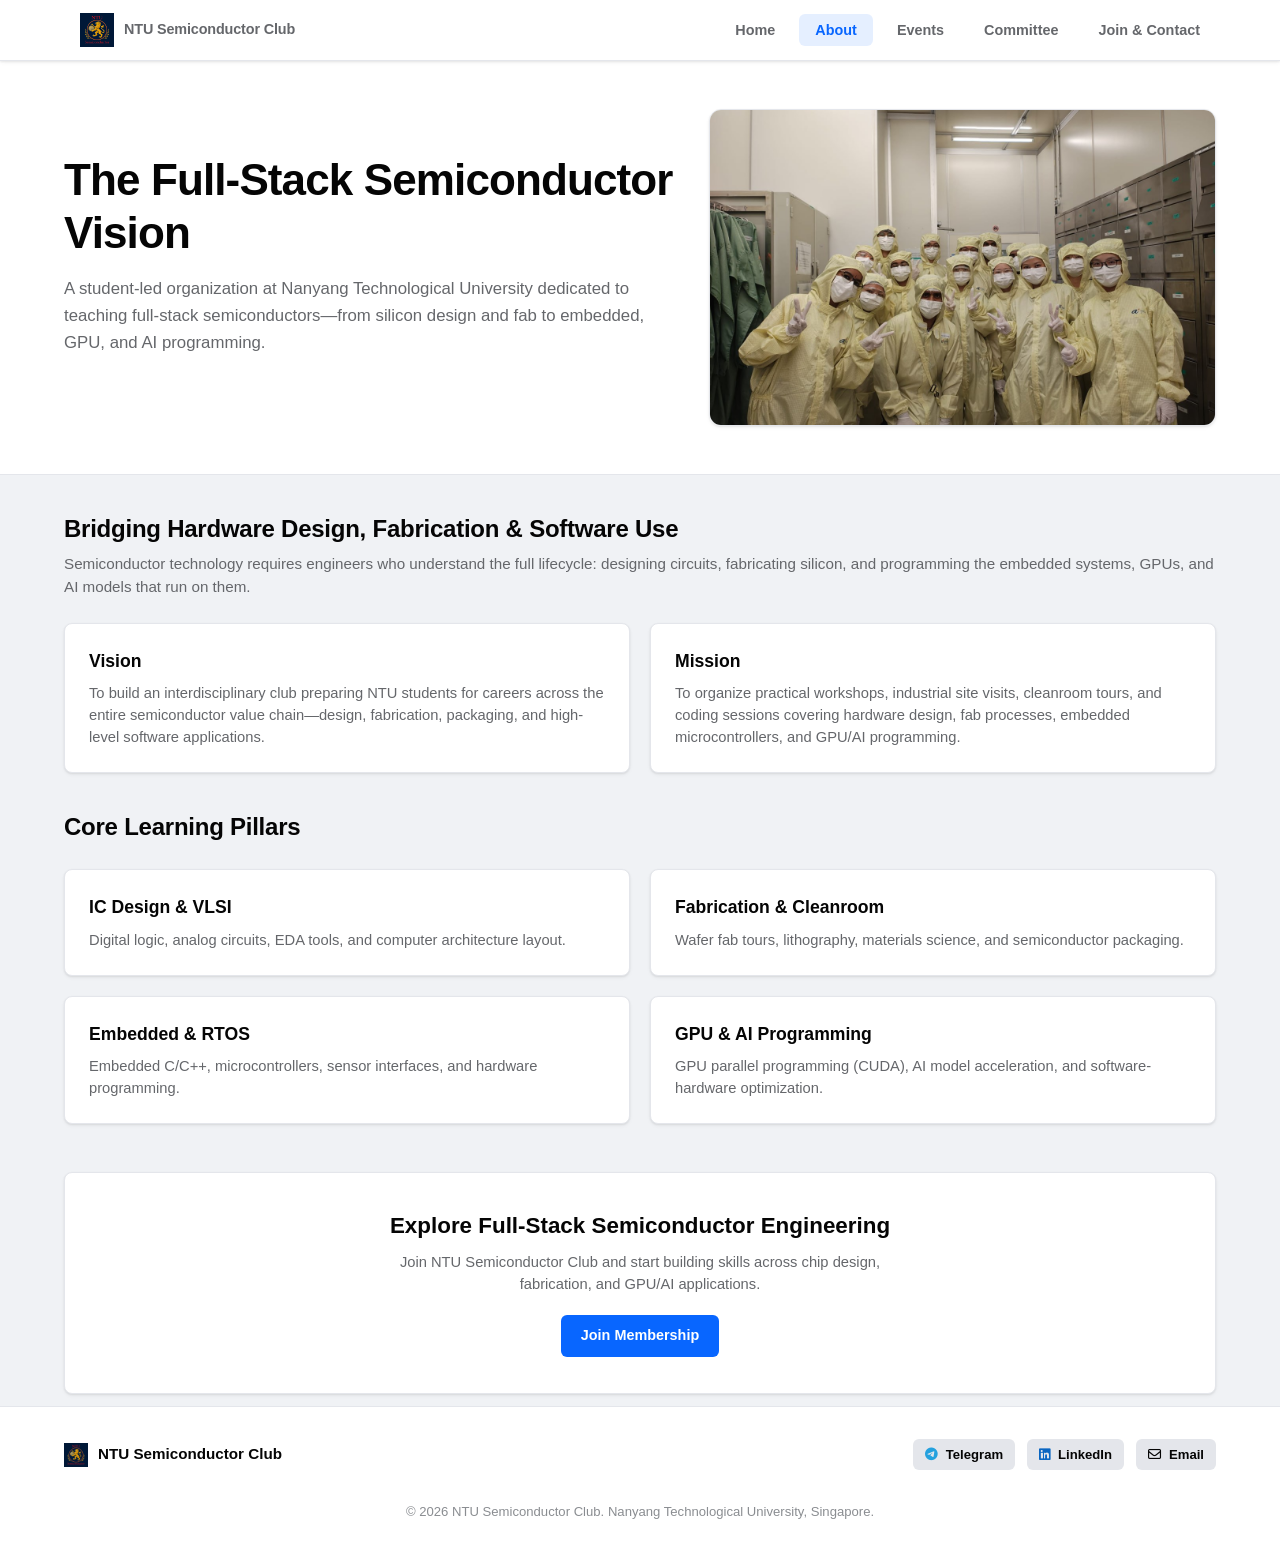
==== about.html @ a152a362 "Fix website layout: Full-width navigation bar, responsive grid containers, and mobile drawer toggle" ====
<!DOCTYPE html>
<html lang="en">
<head>
  <meta charset="utf-8">
  <meta name="viewport" content="width=device-width, initial-scale=1">
  <title>About Us | NTU Semiconductor Club</title>
  <meta name="description" content="Learn about NTU Semiconductor Club's full-stack vision spanning chip design, fab, embedded systems, GPU programming, and AI applications.">
  
  <meta property="og:title" content="About Us | NTU Semiconductor Club">
  <meta property="og:description" content="Full-stack semiconductor education at NTU: Design, Fabrication, and Applications.">
  <meta property="og:image" content="images/hero.jpg">

  <!-- Favicon -->
  <link rel="icon" type="image/png" href="images/logo.png">

  <!-- Font Awesome Icons -->
  <link rel="stylesheet" href="https://cdnjs.cloudflare.com/ajax/libs/font-awesome/6.4.0/css/all.min.css">
  
  <!-- Stylesheet -->
  <link rel="stylesheet" href="assets/css/main.css">
</head>

<body>

  <div id="wrapper">

    <!-- Meta Header Bar -->
    <nav id="nav" role="navigation" aria-label="Main Navigation">
      <div class="nav-container">
        <a href="index.html" class="nav-brand">
          <img src="images/logo.png" alt="NTU Semiconductor Club Logo" class="nav-brand-img">
          <span>NTU Semiconductor Club</span>
        </a>

        <button class="mobile-toggle" aria-label="Toggle navigation menu">
          <i class="fas fa-bars"></i>
        </button>

        <ul>
          <li><a href="index.html">Home</a></li>
          <li><a href="about.html" class="active">About</a></li>
          <li><a href="events.html">Events</a></li>
          <li><a href="committee.html">Committee</a></li>
          <li><a href="join.html">Join & Contact</a></li>
        </ul>
      </div>
    </nav>

    <!-- Meta Header Banner -->
    <header class="hero">
      <div class="hero-container">
        <div class="hero-content">
          <h1>The Full-Stack Semiconductor Vision</h1>
          <p>A student-led organization at Nanyang Technological University dedicated to teaching full-stack semiconductors—from silicon design and fab to embedded, GPU, and AI programming.</p>
        </div>
        <div class="hero-media">
          <img src="images/industry.jpg" alt="Industry Collaboration" loading="lazy">
        </div>
      </div>
    </header>

    <main>
      <!-- Purpose Overview -->
      <section class="section">
        <div class="section-header">
          <h2>Bridging Hardware Design, Fabrication & Software Use</h2>
          <p>Semiconductor technology requires engineers who understand the full lifecycle: designing circuits, fabricating silicon, and programming the embedded systems, GPUs, and AI models that run on them.</p>
        </div>

        <div class="grid" style="margin-bottom: 24px;">
          <div class="card">
            <h3>Vision</h3>
            <p>To build an interdisciplinary club preparing NTU students for careers across the entire semiconductor value chain—design, fabrication, packaging, and high-level software applications.</p>
          </div>

          <div class="card">
            <h3>Mission</h3>
            <p>To organize practical workshops, industrial site visits, cleanroom tours, and coding sessions covering hardware design, fab processes, embedded microcontrollers, and GPU/AI programming.</p>
          </div>
        </div>

        <!-- Learning Pillars -->
        <div class="section-header" style="margin-top: 36px;">
          <h2>Core Learning Pillars</h2>
        </div>

        <div class="grid">
          <div class="card">
            <h3>IC Design & VLSI</h3>
            <p>Digital logic, analog circuits, EDA tools, and computer architecture layout.</p>
          </div>

          <div class="card">
            <h3>Fabrication & Cleanroom</h3>
            <p>Wafer fab tours, lithography, materials science, and semiconductor packaging.</p>
          </div>

          <div class="card">
            <h3>Embedded & RTOS</h3>
            <p>Embedded C/C++, microcontrollers, sensor interfaces, and hardware programming.</p>
          </div>

          <div class="card">
            <h3>GPU & AI Programming</h3>
            <p>GPU parallel programming (CUDA), AI model acceleration, and software-hardware optimization.</p>
          </div>
        </div>
      </section>

      <!-- Join CTA Section -->
      <section class="section">
        <div class="card" style="text-align: center; padding: 36px 24px;">
          <h2 style="font-size: 1.4rem; margin-top: 0; margin-bottom: 8px;">Explore Full-Stack Semiconductor Engineering</h2>
          <p style="color: var(--meta-text-secondary); max-width: 520px; margin: 0 auto 20px auto;">Join NTU Semiconductor Club and start building skills across chip design, fabrication, and GPU/AI applications.</p>
          <a href="join.html" class="btn">Join Membership</a>
        </div>
      </section>
    </main>

    <!-- Meta Footer -->
    <footer>
      <div class="footer-container">
        <div class="footer-brand">
          <img src="images/logo.png" alt="NTU Semiconductor Club Logo" style="height: 24px; width: auto;">
          <span>NTU Semiconductor Club</span>
        </div>
        <div class="footer-links">
          <a href="https://t.me/+Wsb5No5hvnxlMjRl" target="_blank" rel="noopener" class="btn btn-secondary" style="padding: 6px 12px; font-size: 0.82rem;"><i class="fa-brands fa-telegram" style="color: #24A1DE;"></i> Telegram</a>
          <a href="https://www.linkedin.com/company/ntu-semiconductor-club/" target="_blank" rel="noopener" class="btn btn-secondary" style="padding: 6px 12px; font-size: 0.82rem;"><i class="fa-brands fa-linkedin" style="color: #0A66C2;"></i> LinkedIn</a>
          <a href="mailto:ntu.semiconductor.club@ntu.edu.sg" class="btn btn-secondary" style="padding: 6px 12px; font-size: 0.82rem;"><i class="fa-regular fa-envelope"></i> Email</a>
        </div>
        <div class="footer-copy">
          &copy; 2026 NTU Semiconductor Club. Nanyang Technological University, Singapore.
        </div>
      </div>
    </footer>

  </div>

  <script src="assets/js/main.js"></script>
</body>
</html>
---- assets/css/main.css ----
/* Meta / Facebook Design System (Clean Responsive Layout) */
:root {
  --meta-blue: #0866ff;
  --meta-blue-hover: #0052cc;
  --meta-bg: #f0f2f5;
  --meta-surface: #ffffff;
  --meta-surface-subtle: #f7f8fa;
  --meta-text-primary: #050505;
  --meta-text-secondary: #65676b;
  --meta-text-muted: #8a8d91;
  --meta-border: #e4e6eb;
  --meta-divider: #ced0d4;
  
  --meta-shadow: 0 1px 2px rgba(0, 0, 0, 0.08), 0 2px 4px rgba(0, 0, 0, 0.04);
  --meta-shadow-hover: 0 4px 12px rgba(0, 0, 0, 0.12);
  
  --meta-radius-sm: 6px;
  --meta-radius-md: 8px;
  --meta-radius-lg: 12px;
  
  --font-system: -apple-system, BlinkMacSystemFont, "Segoe UI", Roboto, Helvetica, Arial, sans-serif;
}

/* Dark Mode Support */
@media (prefers-color-scheme: dark) {
  :root {
    --meta-bg: #18191a;
    --meta-surface: #242526;
    --meta-surface-subtle: #18191a;
    --meta-text-primary: #e4e6eb;
    --meta-text-secondary: #b0b3b8;
    --meta-text-muted: #8a8d91;
    --meta-border: #393a3b;
    --meta-divider: #3e4042;
    --meta-shadow: 0 1px 2px rgba(0, 0, 0, 0.3);
    --meta-shadow-hover: 0 4px 16px rgba(0, 0, 0, 0.4);
  }
}

*, *::before, *::after {
  box-sizing: border-box;
}

html {
  scroll-behavior: smooth;
}

body {
  margin: 0;
  padding: 0;
  background-color: var(--meta-bg);
  color: var(--meta-text-primary);
  font-family: var(--font-system);
  line-height: 1.5;
  -webkit-font-smoothing: antialiased;
}

a {
  text-decoration: none;
  color: inherit;
  transition: opacity 0.15s ease;
}

img {
  max-width: 100%;
  height: auto;
  display: block;
}

#wrapper {
  width: 100%;
  min-height: 100vh;
  display: flex;
  flex-direction: column;
  background: var(--meta-bg);
}

/* ==================== NAVIGATION BAR (FULL WIDTH) ==================== */
#nav {
  position: sticky;
  top: 0;
  z-index: 1000;
  background: var(--meta-surface);
  border-bottom: 1px solid var(--meta-border);
  box-shadow: var(--meta-shadow);
  width: 100%;
}

.nav-container {
  max-width: 1200px;
  margin: 0 auto;
  height: 60px;
  display: flex;
  align-items: center;
  justify-content: space-between;
  padding: 0 24px;
}

.nav-brand {
  display: flex;
  align-items: center;
  gap: 10px;
  font-weight: 700;
  font-size: 1.1rem;
  color: var(--meta-text-primary);
  letter-spacing: -0.01em;
}

.nav-brand-img {
  height: 34px;
  width: auto;
  object-fit: contain;
}

#nav ul {
  display: flex;
  gap: 8px;
  list-style: none;
  margin: 0;
  padding: 0;
  align-items: center;
}

#nav a {
  font-weight: 600;
  font-size: 0.9rem;
  color: var(--meta-text-secondary);
  padding: 8px 16px;
  border-radius: var(--meta-radius-sm);
  transition: background 0.15s ease, color 0.15s ease;
}

#nav a:hover {
  background: rgba(0, 0, 0, 0.05);
  color: var(--meta-text-primary);
}

@media (prefers-color-scheme: dark) {
  #nav a:hover {
    background: rgba(255, 255, 255, 0.08);
  }
}

#nav a.active {
  color: var(--meta-blue);
  background: rgba(8, 102, 255, 0.1);
}

.mobile-toggle {
  display: none;
  background: transparent;
  border: none;
  color: var(--meta-text-primary);
  font-size: 1.3rem;
  cursor: pointer;
  padding: 6px;
  border-radius: var(--meta-radius-sm);
}

/* ==================== BUTTONS ==================== */
.btn {
  display: inline-flex;
  align-items: center;
  justify-content: center;
  gap: 8px;
  padding: 10px 20px;
  border-radius: var(--meta-radius-sm);
  background: var(--meta-blue);
  color: #ffffff !important;
  font-weight: 600;
  font-size: 0.9rem;
  border: none;
  cursor: pointer;
  transition: background 0.15s ease, transform 0.1s ease;
}

.btn:hover {
  background: var(--meta-blue-hover);
}

.btn:active {
  transform: scale(0.98);
}

.btn-secondary {
  background: var(--meta-border);
  color: var(--meta-text-primary) !important;
}

.btn-secondary:hover {
  filter: brightness(0.95);
}

/* ==================== HERO / HEADER BANNER (FULL WIDTH) ==================== */
header.hero {
  background: var(--meta-surface);
  border-bottom: 1px solid var(--meta-border);
  padding: 48px 0;
  width: 100%;
}

.hero-container {
  max-width: 1200px;
  margin: 0 auto;
  padding: 0 24px;
  display: grid;
  grid-template-columns: 1.2fr 1fr;
  gap: 36px;
  align-items: center;
}

.hero-content h1 {
  font-size: clamp(2rem, 3.5vw, 2.75rem);
  font-weight: 800;
  letter-spacing: -0.02em;
  line-height: 1.2;
  margin: 0 0 16px 0;
  color: var(--meta-text-primary);
}

.hero-content p {
  font-size: 1.05rem;
  color: var(--meta-text-secondary);
  margin: 0 0 24px 0;
  line-height: 1.6;
}

.hero-actions {
  display: flex;
  gap: 12px;
  flex-wrap: wrap;
}

.hero-media img {
  border-radius: var(--meta-radius-lg);
  box-shadow: var(--meta-shadow);
  border: 1px solid var(--meta-border);
  object-fit: cover;
  width: 100%;
  aspect-ratio: 16 / 10;
  max-height: 340px;
}

/* ==================== SECTION CONTAINER ==================== */
.section {
  max-width: 1200px;
  width: 100%;
  margin: 0 auto;
  padding: 36px 24px 12px 24px;
}

.section-header {
  margin-bottom: 24px;
}

.section-header h2 {
  font-size: 1.5rem;
  font-weight: 700;
  letter-spacing: -0.01em;
  margin: 0 0 6px 0;
  color: var(--meta-text-primary);
}

.section-header p {
  color: var(--meta-text-secondary);
  font-size: 0.95rem;
  margin: 0;
}

/* ==================== RESPONSIVE GRIDS ==================== */
.grid {
  display: grid;
  grid-template-columns: repeat(2, 1fr);
  gap: 20px;
}

.grid-3 {
  display: grid;
  grid-template-columns: repeat(3, 1fr);
  gap: 20px;
}

.grid-4 {
  display: grid;
  grid-template-columns: repeat(4, 1fr);
  gap: 20px;
}

.card {
  background: var(--meta-surface);
  border-radius: var(--meta-radius-md);
  padding: 24px;
  border: 1px solid var(--meta-border);
  box-shadow: var(--meta-shadow);
  transition: box-shadow 0.2s ease, transform 0.2s ease;
}

.card:hover {
  box-shadow: var(--meta-shadow-hover);
}

.card h3 {
  margin-top: 0;
  margin-bottom: 8px;
  font-size: 1.1rem;
  font-weight: 700;
  color: var(--meta-text-primary);
}

.card p {
  color: var(--meta-text-secondary);
  margin: 0;
  font-size: 0.92rem;
  line-height: 1.5;
}

/* ==================== EVENT CARDS ==================== */
.event-card {
  background: var(--meta-surface);
  border-radius: var(--meta-radius-md);
  border: 1px solid var(--meta-border);
  box-shadow: var(--meta-shadow);
  overflow: hidden;
  display: flex;
  flex-direction: column;
  transition: box-shadow 0.2s ease;
}

.event-card:hover {
  box-shadow: var(--meta-shadow-hover);
}

.event-card-img-wrapper {
  height: 200px;
  overflow: hidden;
  background: var(--meta-surface-subtle);
}

.event-card img {
  width: 100%;
  height: 100%;
  object-fit: cover;
}

.event-card-body {
  padding: 20px;
  display: flex;
  flex-direction: column;
  flex-grow: 1;
}

.event-card h3 {
  margin-top: 0;
  margin-bottom: 8px;
  font-size: 1.05rem;
  font-weight: 700;
  color: var(--meta-text-primary);
}

.event-card p {
  color: var(--meta-text-secondary);
  font-size: 0.9rem;
  margin: 0 0 14px 0;
  line-height: 1.5;
  flex-grow: 1;
}

/* ==================== COMMITTEE / PERSON CARDS ==================== */
.person-card {
  background: var(--meta-surface);
  border-radius: var(--meta-radius-md);
  border: 1px solid var(--meta-border);
  box-shadow: var(--meta-shadow);
  overflow: hidden;
  text-align: center;
  padding-bottom: 24px;
}

.person-card-banner {
  height: 75px;
  background: linear-gradient(135deg, var(--meta-blue) 0%, #0052cc 100%);
}

.person-avatar {
  width: 90px;
  height: 90px;
  border-radius: 50%;
  object-fit: cover;
  margin: -45px auto 12px auto;
  border: 4px solid var(--meta-surface);
  background: var(--meta-surface);
  box-shadow: var(--meta-shadow);
}

.person-card h3 {
  margin: 0 0 2px 0;
  font-size: 1.1rem;
  font-weight: 700;
  color: var(--meta-text-primary);
}

.person-card strong {
  display: block;
  color: var(--meta-blue);
  font-size: 0.85rem;
  font-weight: 600;
  margin-bottom: 10px;
}

.person-card p {
  color: var(--meta-text-secondary);
  font-size: 0.88rem;
  padding: 0 16px;
  margin: 0;
  line-height: 1.45;
}

/* ==================== STATS ROW ==================== */
.stats-row {
  display: grid;
  grid-template-columns: repeat(3, 1fr);
  gap: 20px;
  background: var(--meta-surface);
  border-radius: var(--meta-radius-md);
  border: 1px solid var(--meta-border);
  padding: 24px;
  box-shadow: var(--meta-shadow);
  margin-top: 24px;
}

.stat-item {
  text-align: center;
}

.stat-item h3 {
  margin: 0;
  font-size: 2rem;
  font-weight: 800;
  color: var(--meta-blue);
}

.stat-item p {
  margin: 4px 0 0 0;
  font-size: 0.88rem;
  color: var(--meta-text-secondary);
  font-weight: 600;
}

/* ==================== FOOTER (FULL WIDTH) ==================== */
footer {
  background: var(--meta-surface);
  border-top: 1px solid var(--meta-border);
  padding: 32px 0;
  margin-top: auto;
  width: 100%;
}

.footer-container {
  max-width: 1200px;
  margin: 0 auto;
  padding: 0 24px;
  display: flex;
  align-items: center;
  justify-content: space-between;
  flex-wrap: wrap;
  gap: 16px;
}

.footer-brand {
  display: flex;
  align-items: center;
  gap: 10px;
  font-weight: 700;
  font-size: 0.95rem;
  color: var(--meta-text-primary);
}

.footer-links {
  display: flex;
  gap: 12px;
  align-items: center;
}

.footer-copy {
  font-size: 0.82rem;
  color: var(--meta-text-muted);
  width: 100%;
  margin-top: 16px;
  text-align: center;
}

/* ==================== MOBILE RESPONSIVE RULES ==================== */
@media (max-width: 900px) {
  .grid-3, .grid-4 {
    grid-template-columns: repeat(2, 1fr);
  }
}

@media (max-width: 768px) {
  .hero-container {
    grid-template-columns: 1fr;
    gap: 24px;
  }
  .grid, .grid-3, .grid-4, .stats-row {
    grid-template-columns: 1fr;
  }
  
  .mobile-toggle {
    display: block;
  }

  #nav ul {
    display: none;
    position: absolute;
    top: 60px;
    left: 0;
    width: 100%;
    background: var(--meta-surface);
    border-bottom: 1px solid var(--meta-border);
    flex-direction: column;
    padding: 12px 24px;
    box-shadow: var(--meta-shadow-hover);
  }

  #nav ul.show {
    display: flex;
  }

  #nav ul li {
    width: 100%;
  }

  #nav a {
    display: block;
    width: 100%;
    padding: 10px 16px;
  }

  .footer-container {
    flex-direction: column;
    text-align: center;
  }
}
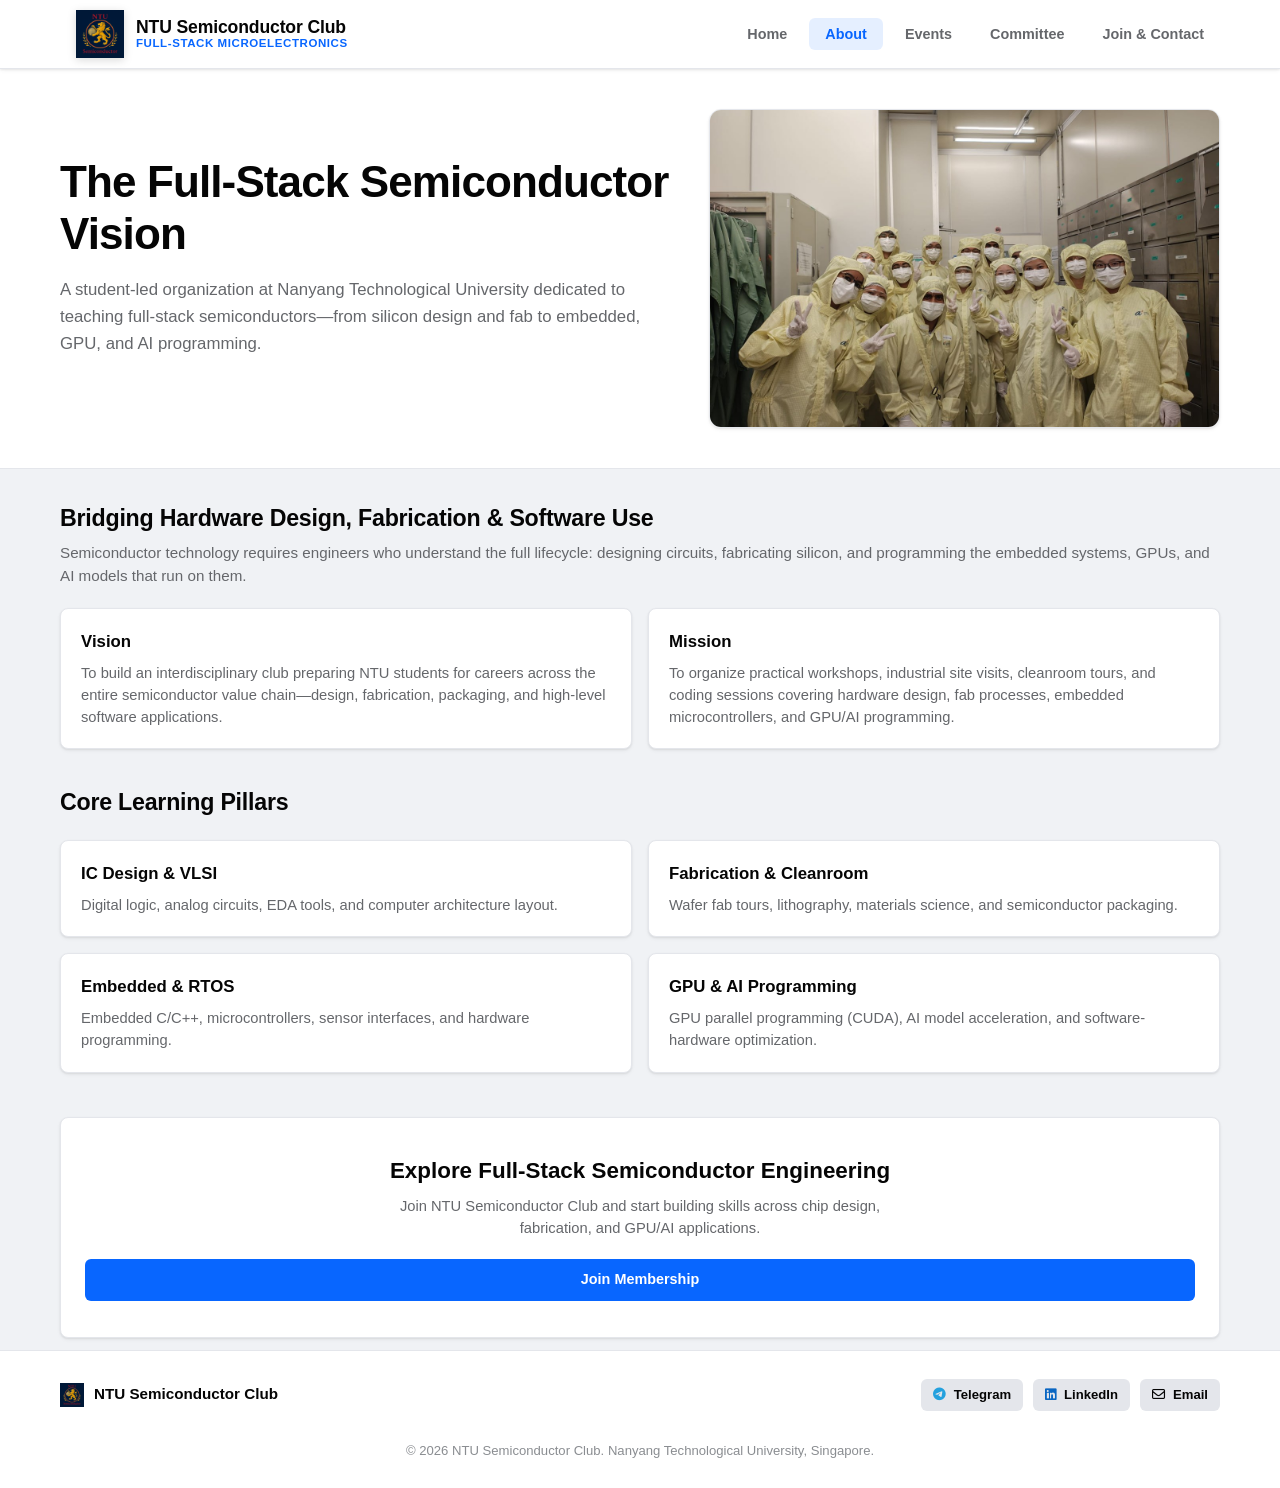
==== commit 4fcfd854: "Enhance mobile device UX and feature prominent lion club logo with brand title badge" ====
--- a/about.html
+++ b/about.html
@@ -29,7 +29,10 @@
       <div class="nav-container">
         <a href="index.html" class="nav-brand">
           <img src="images/logo.png" alt="NTU Semiconductor Club Logo" class="nav-brand-img">
-          <span>NTU Semiconductor Club</span>
+          <div class="nav-brand-text">
+            <span class="nav-brand-title">NTU Semiconductor Club</span>
+            <span class="nav-brand-sub">Full-Stack Microelectronics</span>
+          </div>
         </a>
 
         <button class="mobile-toggle" aria-label="Toggle navigation menu">
--- a/assets/css/main.css
+++ b/assets/css/main.css
@@ -1,4 +1,4 @@
-/* Meta / Facebook Design System (Clean Responsive Layout) */
+/* Meta / Facebook Design System (Mobile-Optimized & Prominent Logo) */
 :root {
   --meta-blue: #0866ff;
   --meta-blue-hover: #0052cc;
@@ -75,7 +75,7 @@
   background: var(--meta-bg);
 }
 
-/* ==================== NAVIGATION BAR (FULL WIDTH) ==================== */
+/* ==================== NAVIGATION BAR & PROMINENT LOGO ==================== */
 #nav {
   position: sticky;
   top: 0;
@@ -89,32 +89,59 @@
 .nav-container {
   max-width: 1200px;
   margin: 0 auto;
-  height: 60px;
+  height: 68px;
   display: flex;
   align-items: center;
   justify-content: space-between;
-  padding: 0 24px;
+  padding: 0 20px;
 }
 
 .nav-brand {
   display: flex;
   align-items: center;
-  gap: 10px;
-  font-weight: 700;
-  font-size: 1.1rem;
+  gap: 12px;
+  font-weight: 800;
+  font-size: 1.15rem;
   color: var(--meta-text-primary);
   letter-spacing: -0.01em;
 }
 
+/* Prominent Club Logo */
 .nav-brand-img {
-  height: 34px;
+  height: 48px;
   width: auto;
   object-fit: contain;
+  filter: drop-shadow(0 2px 4px rgba(0, 0, 0, 0.15));
+  transition: transform 0.2s ease;
+}
+
+.nav-brand:hover .nav-brand-img {
+  transform: scale(1.04);
+}
+
+.nav-brand-text {
+  display: flex;
+  flex-direction: column;
+  line-height: 1.15;
+}
+
+.nav-brand-title {
+  font-size: 1.1rem;
+  font-weight: 800;
+  color: var(--meta-text-primary);
+}
+
+.nav-brand-sub {
+  font-size: 0.72rem;
+  font-weight: 600;
+  color: var(--meta-blue);
+  text-transform: uppercase;
+  letter-spacing: 0.05em;
 }
 
 #nav ul {
   display: flex;
-  gap: 8px;
+  gap: 6px;
   list-style: none;
   margin: 0;
   padding: 0;
@@ -148,13 +175,18 @@
 
 .mobile-toggle {
   display: none;
-  background: transparent;
-  border: none;
+  background: var(--meta-surface-subtle);
+  border: 1px solid var(--meta-border);
   color: var(--meta-text-primary);
   font-size: 1.3rem;
   cursor: pointer;
-  padding: 6px;
+  padding: 8px 12px;
   border-radius: var(--meta-radius-sm);
+  transition: background 0.15s ease;
+}
+
+.mobile-toggle:hover {
+  background: var(--meta-border);
 }
 
 /* ==================== BUTTONS ==================== */
@@ -191,26 +223,51 @@
   filter: brightness(0.95);
 }
 
-/* ==================== HERO / HEADER BANNER (FULL WIDTH) ==================== */
+/* ==================== HERO BANNER ==================== */
 header.hero {
   background: var(--meta-surface);
   border-bottom: 1px solid var(--meta-border);
-  padding: 48px 0;
+  padding: 40px 0;
   width: 100%;
 }
 
 .hero-container {
   max-width: 1200px;
   margin: 0 auto;
-  padding: 0 24px;
+  padding: 0 20px;
+  display: flex;
+  flex-direction: column;
+}
+
+.hero-container:has(.hero-media) {
   display: grid;
   grid-template-columns: 1.2fr 1fr;
   gap: 36px;
   align-items: center;
 }
 
+.hero-badge {
+  display: inline-flex;
+  align-items: center;
+  gap: 8px;
+  background: rgba(8, 102, 255, 0.08);
+  border: 1px solid rgba(8, 102, 255, 0.2);
+  color: var(--meta-blue);
+  font-weight: 700;
+  font-size: 0.8rem;
+  padding: 4px 12px;
+  border-radius: 9999px;
+  margin-bottom: 16px;
+  width: fit-content;
+}
+
+.hero-badge-logo {
+  height: 18px;
+  width: auto;
+}
+
 .hero-content h1 {
-  font-size: clamp(2rem, 3.5vw, 2.75rem);
+  font-size: clamp(1.8rem, 3.5vw, 2.75rem);
   font-weight: 800;
   letter-spacing: -0.02em;
   line-height: 1.2;
@@ -223,6 +280,7 @@
   color: var(--meta-text-secondary);
   margin: 0 0 24px 0;
   line-height: 1.6;
+  max-width: 800px;
 }
 
 .hero-actions {
@@ -246,15 +304,15 @@
   max-width: 1200px;
   width: 100%;
   margin: 0 auto;
-  padding: 36px 24px 12px 24px;
+  padding: 32px 20px 12px 20px;
 }
 
 .section-header {
-  margin-bottom: 24px;
+  margin-bottom: 20px;
 }
 
 .section-header h2 {
-  font-size: 1.5rem;
+  font-size: 1.45rem;
   font-weight: 700;
   letter-spacing: -0.01em;
   margin: 0 0 6px 0;
@@ -267,32 +325,34 @@
   margin: 0;
 }
 
-/* ==================== RESPONSIVE GRIDS ==================== */
+/* ==================== GRIDS ==================== */
 .grid {
   display: grid;
   grid-template-columns: repeat(2, 1fr);
-  gap: 20px;
+  gap: 16px;
 }
 
 .grid-3 {
   display: grid;
   grid-template-columns: repeat(3, 1fr);
-  gap: 20px;
+  gap: 16px;
 }
 
 .grid-4 {
   display: grid;
   grid-template-columns: repeat(4, 1fr);
-  gap: 20px;
+  gap: 16px;
 }
 
 .card {
   background: var(--meta-surface);
   border-radius: var(--meta-radius-md);
-  padding: 24px;
+  padding: 20px;
   border: 1px solid var(--meta-border);
   box-shadow: var(--meta-shadow);
   transition: box-shadow 0.2s ease, transform 0.2s ease;
+  display: flex;
+  flex-direction: column;
 }
 
 .card:hover {
@@ -302,7 +362,7 @@
 .card h3 {
   margin-top: 0;
   margin-bottom: 8px;
-  font-size: 1.1rem;
+  font-size: 1.05rem;
   font-weight: 700;
   color: var(--meta-text-primary);
 }
@@ -343,7 +403,7 @@
 }
 
 .event-card-body {
-  padding: 20px;
+  padding: 18px;
   display: flex;
   flex-direction: column;
   flex-grow: 1;
@@ -373,7 +433,7 @@
   box-shadow: var(--meta-shadow);
   overflow: hidden;
   text-align: center;
-  padding-bottom: 24px;
+  padding-bottom: 20px;
 }
 
 .person-card-banner {
@@ -419,13 +479,13 @@
 .stats-row {
   display: grid;
   grid-template-columns: repeat(3, 1fr);
-  gap: 20px;
+  gap: 16px;
   background: var(--meta-surface);
   border-radius: var(--meta-radius-md);
   border: 1px solid var(--meta-border);
-  padding: 24px;
+  padding: 20px;
   box-shadow: var(--meta-shadow);
-  margin-top: 24px;
+  margin-top: 20px;
 }
 
 .stat-item {
@@ -434,23 +494,23 @@
 
 .stat-item h3 {
   margin: 0;
-  font-size: 2rem;
+  font-size: 1.8rem;
   font-weight: 800;
   color: var(--meta-blue);
 }
 
 .stat-item p {
   margin: 4px 0 0 0;
-  font-size: 0.88rem;
+  font-size: 0.85rem;
   color: var(--meta-text-secondary);
   font-weight: 600;
 }
 
-/* ==================== FOOTER (FULL WIDTH) ==================== */
+/* ==================== FOOTER ==================== */
 footer {
   background: var(--meta-surface);
   border-top: 1px solid var(--meta-border);
-  padding: 32px 0;
+  padding: 28px 0;
   margin-top: auto;
   width: 100%;
 }
@@ -458,7 +518,7 @@
 .footer-container {
   max-width: 1200px;
   margin: 0 auto;
-  padding: 0 24px;
+  padding: 0 20px;
   display: flex;
   align-items: center;
   justify-content: space-between;
@@ -475,9 +535,14 @@
   color: var(--meta-text-primary);
 }
 
+.footer-brand-img {
+  height: 32px;
+  width: auto;
+}
+
 .footer-links {
   display: flex;
-  gap: 12px;
+  gap: 10px;
   align-items: center;
 }
 
@@ -485,26 +550,69 @@
   font-size: 0.82rem;
   color: var(--meta-text-muted);
   width: 100%;
-  margin-top: 16px;
+  margin-top: 14px;
   text-align: center;
 }
 
-/* ==================== MOBILE RESPONSIVE RULES ==================== */
+/* ==================== MOBILE & TABLET UX OPTIMIZATION ==================== */
 @media (max-width: 900px) {
+  .hero-container:has(.hero-media) {
+    grid-template-columns: 1fr;
+    gap: 20px;
+  }
   .grid-3, .grid-4 {
     grid-template-columns: repeat(2, 1fr);
   }
 }
 
-@media (max-width: 768px) {
+@media (max-width: 640px) {
+  .nav-container {
+    height: 60px;
+    padding: 0 16px;
+  }
+  
+  .nav-brand-img {
+    height: 38px;
+  }
+  
+  .nav-brand-title {
+    font-size: 0.98rem;
+  }
+  
+  .nav-brand-sub {
+    font-size: 0.65rem;
+  }
+
+  header.hero {
+    padding: 28px 0;
+  }
+
   .hero-container {
-    grid-template-columns: 1fr;
-    gap: 24px;
-  }
+    padding: 0 16px;
+  }
+
+  .hero-actions {
+    flex-direction: column;
+    width: 100%;
+  }
+
+  .hero-actions .btn {
+    width: 100%;
+  }
+
+  .section {
+    padding: 24px 16px 8px 16px;
+  }
+
   .grid, .grid-3, .grid-4, .stats-row {
     grid-template-columns: 1fr;
-  }
-  
+    gap: 14px;
+  }
+
+  .event-card-img-wrapper {
+    height: 160px;
+  }
+
   .mobile-toggle {
     display: block;
   }
@@ -518,8 +626,8 @@
     background: var(--meta-surface);
     border-bottom: 1px solid var(--meta-border);
     flex-direction: column;
-    padding: 12px 24px;
-    box-shadow: var(--meta-shadow-hover);
+    padding: 12px 16px;
+    box-shadow: 0 8px 24px rgba(0, 0, 0, 0.15);
   }
 
   #nav ul.show {
@@ -533,11 +641,21 @@
   #nav a {
     display: block;
     width: 100%;
-    padding: 10px 16px;
+    padding: 12px 16px;
+    font-size: 0.95rem;
+    border-radius: var(--meta-radius-sm);
   }
 
   .footer-container {
     flex-direction: column;
     text-align: center;
+    gap: 14px;
+    padding: 0 16px;
+  }
+
+  .footer-links {
+    width: 100%;
+    justify-content: center;
+    flex-wrap: wrap;
   }
 }
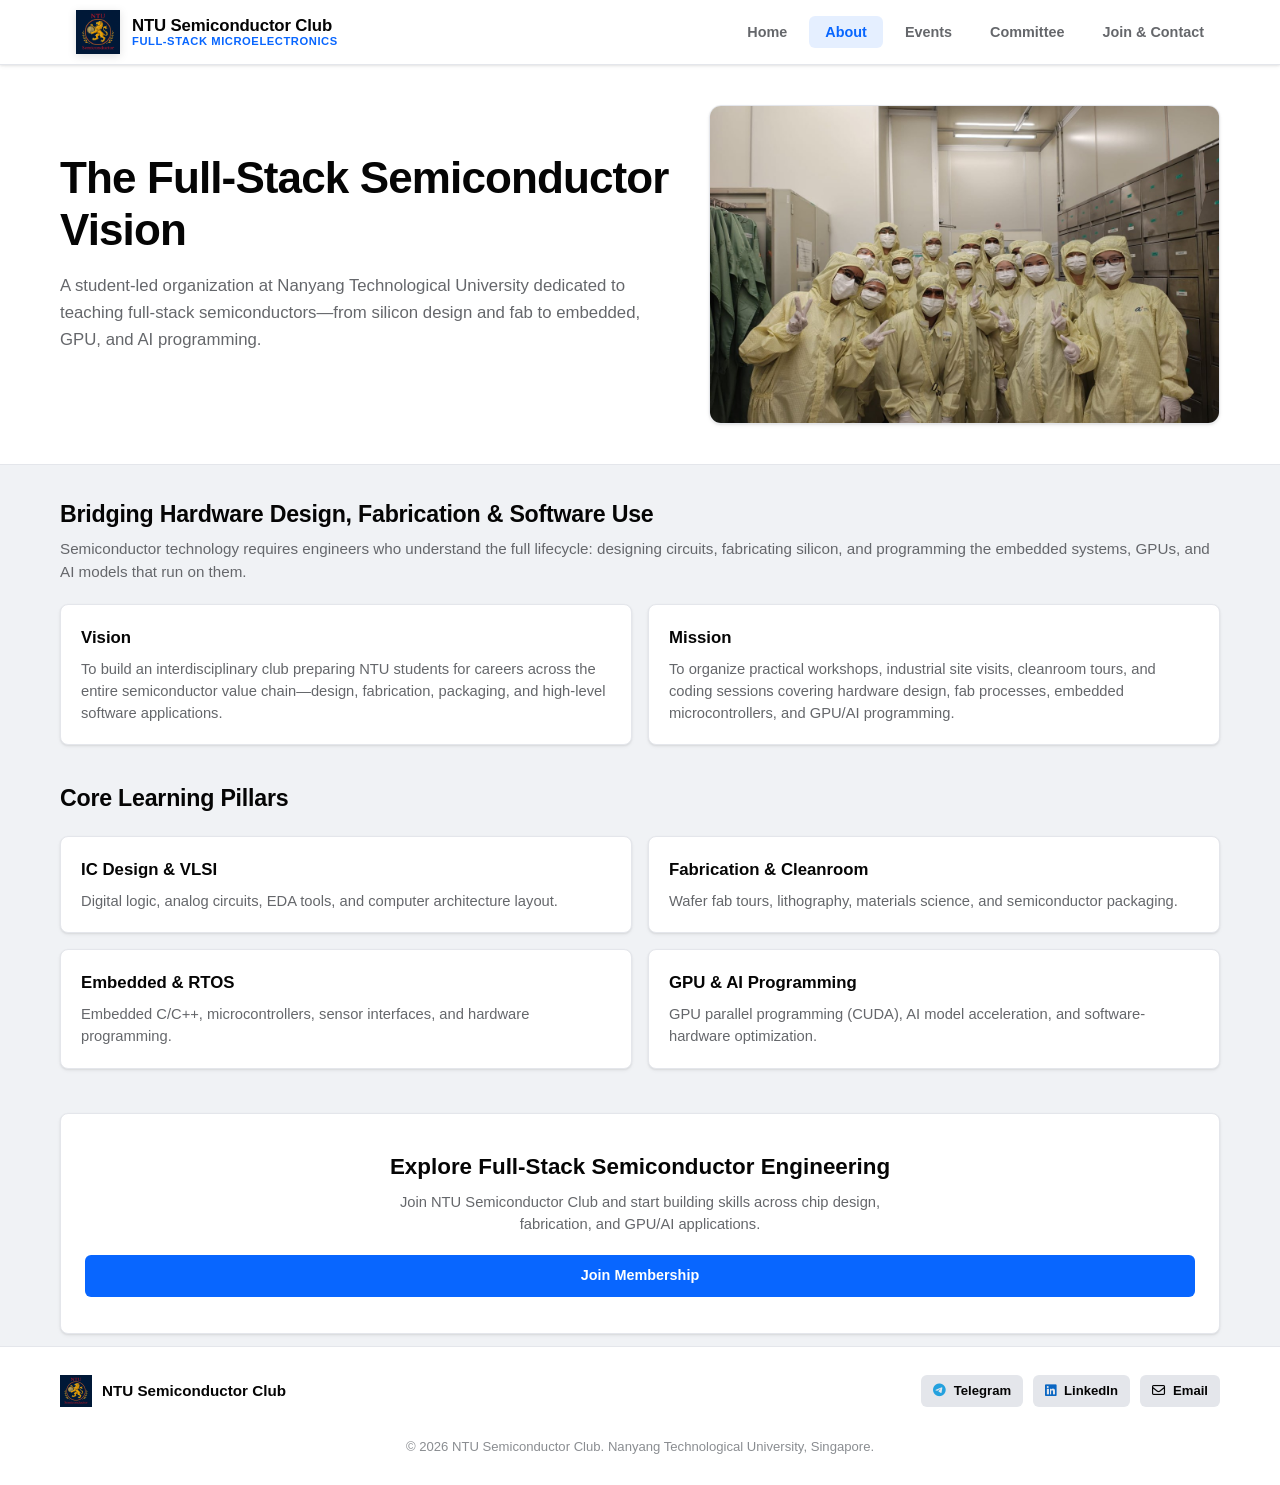
==== commit 350a0883: "Comprehensive audit: Clean up footer brand image classes and verify 100% structural consistency acro" ====
--- a/about.html
+++ b/about.html
@@ -124,7 +124,7 @@
     <footer>
       <div class="footer-container">
         <div class="footer-brand">
-          <img src="images/logo.png" alt="NTU Semiconductor Club Logo" style="height: 24px; width: auto;">
+          <img src="images/logo.png" alt="NTU Semiconductor Club Logo" class="footer-brand-img">
           <span>NTU Semiconductor Club</span>
         </div>
         <div class="footer-links">
--- a/assets/css/main.css
+++ b/assets/css/main.css
@@ -1,4 +1,4 @@
-/* Meta / Facebook Design System (Mobile-Optimized & Prominent Logo) */
+/* Meta / Facebook Design System (100% Stable Header & Responsive Layout) */
 :root {
   --meta-blue: #0866ff;
   --meta-blue-hover: #0052cc;
@@ -75,7 +75,7 @@
   background: var(--meta-bg);
 }
 
-/* ==================== NAVIGATION BAR & PROMINENT LOGO ==================== */
+/* ==================== NAVIGATION BAR (STABLE FULL WIDTH) ==================== */
 #nav {
   position: sticky;
   top: 0;
@@ -89,7 +89,7 @@
 .nav-container {
   max-width: 1200px;
   margin: 0 auto;
-  height: 68px;
+  height: 64px;
   display: flex;
   align-items: center;
   justify-content: space-between;
@@ -104,14 +104,15 @@
   font-size: 1.15rem;
   color: var(--meta-text-primary);
   letter-spacing: -0.01em;
+  white-space: nowrap;
 }
 
 /* Prominent Club Logo */
 .nav-brand-img {
-  height: 48px;
+  height: 44px;
   width: auto;
   object-fit: contain;
-  filter: drop-shadow(0 2px 4px rgba(0, 0, 0, 0.15));
+  filter: drop-shadow(0 2px 4px rgba(0, 0, 0, 0.12));
   transition: transform 0.2s ease;
 }
 
@@ -126,13 +127,13 @@
 }
 
 .nav-brand-title {
-  font-size: 1.1rem;
+  font-size: 1.05rem;
   font-weight: 800;
   color: var(--meta-text-primary);
 }
 
 .nav-brand-sub {
-  font-size: 0.72rem;
+  font-size: 0.7rem;
   font-weight: 600;
   color: var(--meta-blue);
   text-transform: uppercase;
@@ -155,6 +156,7 @@
   padding: 8px 16px;
   border-radius: var(--meta-radius-sm);
   transition: background 0.15s ease, color 0.15s ease;
+  white-space: nowrap;
 }
 
 #nav a:hover {
@@ -178,9 +180,9 @@
   background: var(--meta-surface-subtle);
   border: 1px solid var(--meta-border);
   color: var(--meta-text-primary);
-  font-size: 1.3rem;
+  font-size: 1.2rem;
   cursor: pointer;
-  padding: 8px 12px;
+  padding: 6px 12px;
   border-radius: var(--meta-radius-sm);
   transition: background 0.15s ease;
 }
@@ -204,6 +206,7 @@
   border: none;
   cursor: pointer;
   transition: background 0.15s ease, transform 0.1s ease;
+  white-space: nowrap;
 }
 
 .btn:hover {
@@ -223,7 +226,7 @@
   filter: brightness(0.95);
 }
 
-/* ==================== HERO BANNER ==================== */
+/* ==================== HERO BANNER (ROBUST FULL-WIDTH & ALIGNED) ==================== */
 header.hero {
   background: var(--meta-surface);
   border-bottom: 1px solid var(--meta-border);
@@ -237,8 +240,10 @@
   padding: 0 20px;
   display: flex;
   flex-direction: column;
-}
-
+  width: 100%;
+}
+
+/* 2-Column Grid Layout when hero-media is present */
 .hero-container:has(.hero-media) {
   display: grid;
   grid-template-columns: 1.2fr 1fr;
@@ -246,24 +251,8 @@
   align-items: center;
 }
 
-.hero-badge {
-  display: inline-flex;
-  align-items: center;
-  gap: 8px;
-  background: rgba(8, 102, 255, 0.08);
-  border: 1px solid rgba(8, 102, 255, 0.2);
-  color: var(--meta-blue);
-  font-weight: 700;
-  font-size: 0.8rem;
-  padding: 4px 12px;
-  border-radius: 9999px;
-  margin-bottom: 16px;
-  width: fit-content;
-}
-
-.hero-badge-logo {
-  height: 18px;
-  width: auto;
+.hero-content {
+  width: 100%;
 }
 
 .hero-content h1 {
@@ -280,7 +269,7 @@
   color: var(--meta-text-secondary);
   margin: 0 0 24px 0;
   line-height: 1.6;
-  max-width: 800px;
+  max-width: 850px;
 }
 
 .hero-actions {
@@ -554,7 +543,7 @@
   text-align: center;
 }
 
-/* ==================== MOBILE & TABLET UX OPTIMIZATION ==================== */
+/* ==================== MOBILE & RESPONSIVE BREAKPOINTS ==================== */
 @media (max-width: 900px) {
   .hero-container:has(.hero-media) {
     grid-template-columns: 1fr;
@@ -565,54 +554,7 @@
   }
 }
 
-@media (max-width: 640px) {
-  .nav-container {
-    height: 60px;
-    padding: 0 16px;
-  }
-  
-  .nav-brand-img {
-    height: 38px;
-  }
-  
-  .nav-brand-title {
-    font-size: 0.98rem;
-  }
-  
-  .nav-brand-sub {
-    font-size: 0.65rem;
-  }
-
-  header.hero {
-    padding: 28px 0;
-  }
-
-  .hero-container {
-    padding: 0 16px;
-  }
-
-  .hero-actions {
-    flex-direction: column;
-    width: 100%;
-  }
-
-  .hero-actions .btn {
-    width: 100%;
-  }
-
-  .section {
-    padding: 24px 16px 8px 16px;
-  }
-
-  .grid, .grid-3, .grid-4, .stats-row {
-    grid-template-columns: 1fr;
-    gap: 14px;
-  }
-
-  .event-card-img-wrapper {
-    height: 160px;
-  }
-
+@media (max-width: 820px) {
   .mobile-toggle {
     display: block;
   }
@@ -620,13 +562,13 @@
   #nav ul {
     display: none;
     position: absolute;
-    top: 60px;
+    top: 64px;
     left: 0;
     width: 100%;
     background: var(--meta-surface);
     border-bottom: 1px solid var(--meta-border);
     flex-direction: column;
-    padding: 12px 16px;
+    padding: 12px 20px;
     box-shadow: 0 8px 24px rgba(0, 0, 0, 0.15);
   }
 
@@ -645,6 +587,55 @@
     font-size: 0.95rem;
     border-radius: var(--meta-radius-sm);
   }
+}
+
+@media (max-width: 640px) {
+  .nav-container {
+    height: 60px;
+    padding: 0 16px;
+  }
+  
+  .nav-brand-img {
+    height: 38px;
+  }
+  
+  .nav-brand-title {
+    font-size: 0.95rem;
+  }
+  
+  .nav-brand-sub {
+    font-size: 0.65rem;
+  }
+
+  header.hero {
+    padding: 24px 0;
+  }
+
+  .hero-container {
+    padding: 0 16px;
+  }
+
+  .hero-actions {
+    flex-direction: column;
+    width: 100%;
+  }
+
+  .hero-actions .btn {
+    width: 100%;
+  }
+
+  .section {
+    padding: 24px 16px 8px 16px;
+  }
+
+  .grid, .grid-3, .grid-4, .stats-row {
+    grid-template-columns: 1fr;
+    gap: 14px;
+  }
+
+  .event-card-img-wrapper {
+    height: 160px;
+  }
 
   .footer-container {
     flex-direction: column;
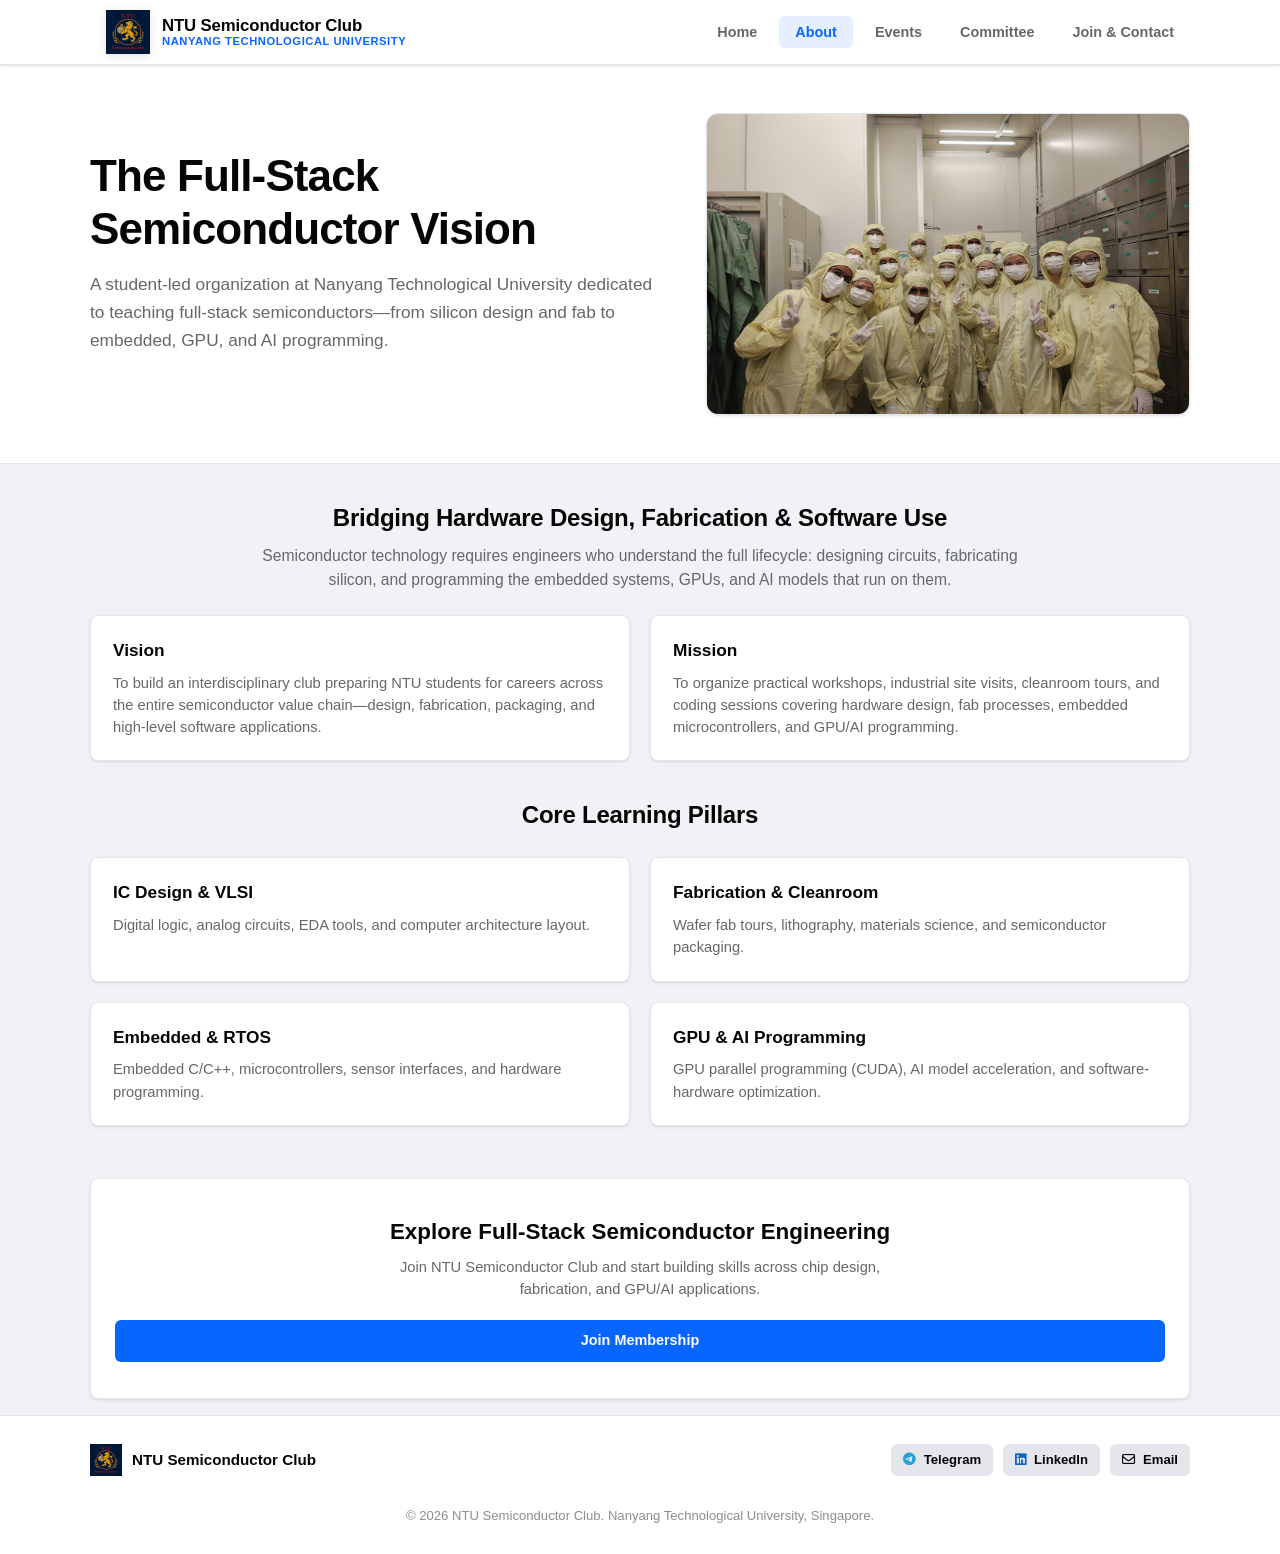
==== commit 92052fef: "Lock exact single-source-of-truth brand identity across all HTML pages and document spec in ARCHITEC" ====
--- a/about.html
+++ b/about.html
@@ -31,7 +31,7 @@
           <img src="images/logo.png" alt="NTU Semiconductor Club Logo" class="nav-brand-img">
           <div class="nav-brand-text">
             <span class="nav-brand-title">NTU Semiconductor Club</span>
-            <span class="nav-brand-sub">Full-Stack Microelectronics</span>
+            <span class="nav-brand-sub">Nanyang Technological University</span>
           </div>
         </a>
 
--- a/assets/css/main.css
+++ b/assets/css/main.css
@@ -1,4 +1,4 @@
-/* Meta / Facebook Design System (100% Stable Header & Responsive Layout) */
+/* Meta / Facebook Design System (100% Symmetrical Symmetrical Layout) */
 :root {
   --meta-blue: #0866ff;
   --meta-blue-hover: #0052cc;
@@ -75,7 +75,7 @@
   background: var(--meta-bg);
 }
 
-/* ==================== NAVIGATION BAR (STABLE FULL WIDTH) ==================== */
+/* ==================== NAVIGATION BAR ==================== */
 #nav {
   position: sticky;
   top: 0;
@@ -87,7 +87,7 @@
 }
 
 .nav-container {
-  max-width: 1200px;
+  max-width: 1140px;
   margin: 0 auto;
   height: 64px;
   display: flex;
@@ -107,7 +107,6 @@
   white-space: nowrap;
 }
 
-/* Prominent Club Logo */
 .nav-brand-img {
   height: 44px;
   width: auto;
@@ -226,37 +225,45 @@
   filter: brightness(0.95);
 }
 
-/* ==================== HERO BANNER (ROBUST FULL-WIDTH & ALIGNED) ==================== */
+/* ==================== HERO BANNER (BALANCED & SYMMETRICAL) ==================== */
 header.hero {
   background: var(--meta-surface);
   border-bottom: 1px solid var(--meta-border);
-  padding: 40px 0;
+  padding: 48px 0;
   width: 100%;
 }
 
 .hero-container {
-  max-width: 1200px;
+  max-width: 1140px;
   margin: 0 auto;
   padding: 0 20px;
   display: flex;
   flex-direction: column;
-  width: 100%;
-}
-
-/* 2-Column Grid Layout when hero-media is present */
+  align-items: center;
+  text-align: center;
+  width: 100%;
+}
+
+/* 2-Column Grid Layout when hero-media is present (Home / About) */
 .hero-container:has(.hero-media) {
   display: grid;
   grid-template-columns: 1.2fr 1fr;
   gap: 36px;
   align-items: center;
+  text-align: left;
 }
 
 .hero-content {
   width: 100%;
+  max-width: 820px;
+}
+
+.hero-container:has(.hero-media) .hero-content {
+  max-width: 100%;
 }
 
 .hero-content h1 {
-  font-size: clamp(1.8rem, 3.5vw, 2.75rem);
+  font-size: clamp(2rem, 3.8vw, 2.75rem);
   font-weight: 800;
   letter-spacing: -0.02em;
   line-height: 1.2;
@@ -265,17 +272,21 @@
 }
 
 .hero-content p {
-  font-size: 1.05rem;
+  font-size: 1.08rem;
   color: var(--meta-text-secondary);
   margin: 0 0 24px 0;
   line-height: 1.6;
-  max-width: 850px;
 }
 
 .hero-actions {
   display: flex;
   gap: 12px;
   flex-wrap: wrap;
+  justify-content: center;
+}
+
+.hero-container:has(.hero-media) .hero-actions {
+  justify-content: flex-start;
 }
 
 .hero-media img {
@@ -290,53 +301,58 @@
 
 /* ==================== SECTION CONTAINER ==================== */
 .section {
-  max-width: 1200px;
+  max-width: 1140px;
   width: 100%;
   margin: 0 auto;
-  padding: 32px 20px 12px 20px;
+  padding: 36px 20px 16px 20px;
 }
 
 .section-header {
-  margin-bottom: 20px;
+  margin-bottom: 24px;
+  text-align: center;
+  max-width: 760px;
+  margin-left: auto;
+  margin-right: auto;
 }
 
 .section-header h2 {
-  font-size: 1.45rem;
+  font-size: 1.5rem;
   font-weight: 700;
   letter-spacing: -0.01em;
-  margin: 0 0 6px 0;
+  margin: 0 0 8px 0;
   color: var(--meta-text-primary);
 }
 
 .section-header p {
   color: var(--meta-text-secondary);
-  font-size: 0.95rem;
+  font-size: 0.98rem;
   margin: 0;
+  line-height: 1.5;
 }
 
 /* ==================== GRIDS ==================== */
 .grid {
   display: grid;
   grid-template-columns: repeat(2, 1fr);
-  gap: 16px;
+  gap: 20px;
 }
 
 .grid-3 {
   display: grid;
   grid-template-columns: repeat(3, 1fr);
-  gap: 16px;
+  gap: 20px;
 }
 
 .grid-4 {
   display: grid;
   grid-template-columns: repeat(4, 1fr);
-  gap: 16px;
+  gap: 20px;
 }
 
 .card {
   background: var(--meta-surface);
   border-radius: var(--meta-radius-md);
-  padding: 20px;
+  padding: 22px;
   border: 1px solid var(--meta-border);
   box-shadow: var(--meta-shadow);
   transition: box-shadow 0.2s ease, transform 0.2s ease;
@@ -351,7 +367,7 @@
 .card h3 {
   margin-top: 0;
   margin-bottom: 8px;
-  font-size: 1.05rem;
+  font-size: 1.08rem;
   font-weight: 700;
   color: var(--meta-text-primary);
 }
@@ -363,7 +379,59 @@
   line-height: 1.5;
 }
 
-/* ==================== EVENT CARDS ==================== */
+/* ==================== FEATURED EVENT HORIZONTAL CARD ==================== */
+.featured-event-card {
+  background: var(--meta-surface);
+  border-radius: var(--meta-radius-lg);
+  border: 1px solid var(--meta-border);
+  box-shadow: var(--meta-shadow);
+  overflow: hidden;
+  display: grid;
+  grid-template-columns: 1.1fr 1fr;
+  align-items: center;
+  transition: box-shadow 0.2s ease;
+  margin-bottom: 24px;
+}
+
+.featured-event-card:hover {
+  box-shadow: var(--meta-shadow-hover);
+}
+
+.featured-event-img-wrapper {
+  height: 100%;
+  min-height: 260px;
+  overflow: hidden;
+  background: var(--meta-surface-subtle);
+}
+
+.featured-event-img-wrapper img {
+  width: 100%;
+  height: 100%;
+  object-fit: cover;
+}
+
+.featured-event-body {
+  padding: 28px;
+  display: flex;
+  flex-direction: column;
+}
+
+.featured-event-body h3 {
+  margin-top: 0;
+  margin-bottom: 10px;
+  font-size: 1.25rem;
+  font-weight: 700;
+  color: var(--meta-text-primary);
+}
+
+.featured-event-body p {
+  color: var(--meta-text-secondary);
+  font-size: 0.95rem;
+  margin: 0 0 20px 0;
+  line-height: 1.6;
+}
+
+/* ==================== STANDARD EVENT CARDS ==================== */
 .event-card {
   background: var(--meta-surface);
   border-radius: var(--meta-radius-md);
@@ -380,7 +448,7 @@
 }
 
 .event-card-img-wrapper {
-  height: 200px;
+  height: 190px;
   overflow: hidden;
   background: var(--meta-surface-subtle);
 }
@@ -392,7 +460,7 @@
 }
 
 .event-card-body {
-  padding: 18px;
+  padding: 20px;
   display: flex;
   flex-direction: column;
   flex-grow: 1;
@@ -505,7 +573,7 @@
 }
 
 .footer-container {
-  max-width: 1200px;
+  max-width: 1140px;
   margin: 0 auto;
   padding: 0 20px;
   display: flex;
@@ -548,7 +616,17 @@
   .hero-container:has(.hero-media) {
     grid-template-columns: 1fr;
     gap: 20px;
-  }
+    text-align: center;
+  }
+
+  .hero-container:has(.hero-media) .hero-actions {
+    justify-content: center;
+  }
+
+  .featured-event-card {
+    grid-template-columns: 1fr;
+  }
+
   .grid-3, .grid-4 {
     grid-template-columns: repeat(2, 1fr);
   }
@@ -608,7 +686,7 @@
   }
 
   header.hero {
-    padding: 24px 0;
+    padding: 28px 0;
   }
 
   .hero-container {
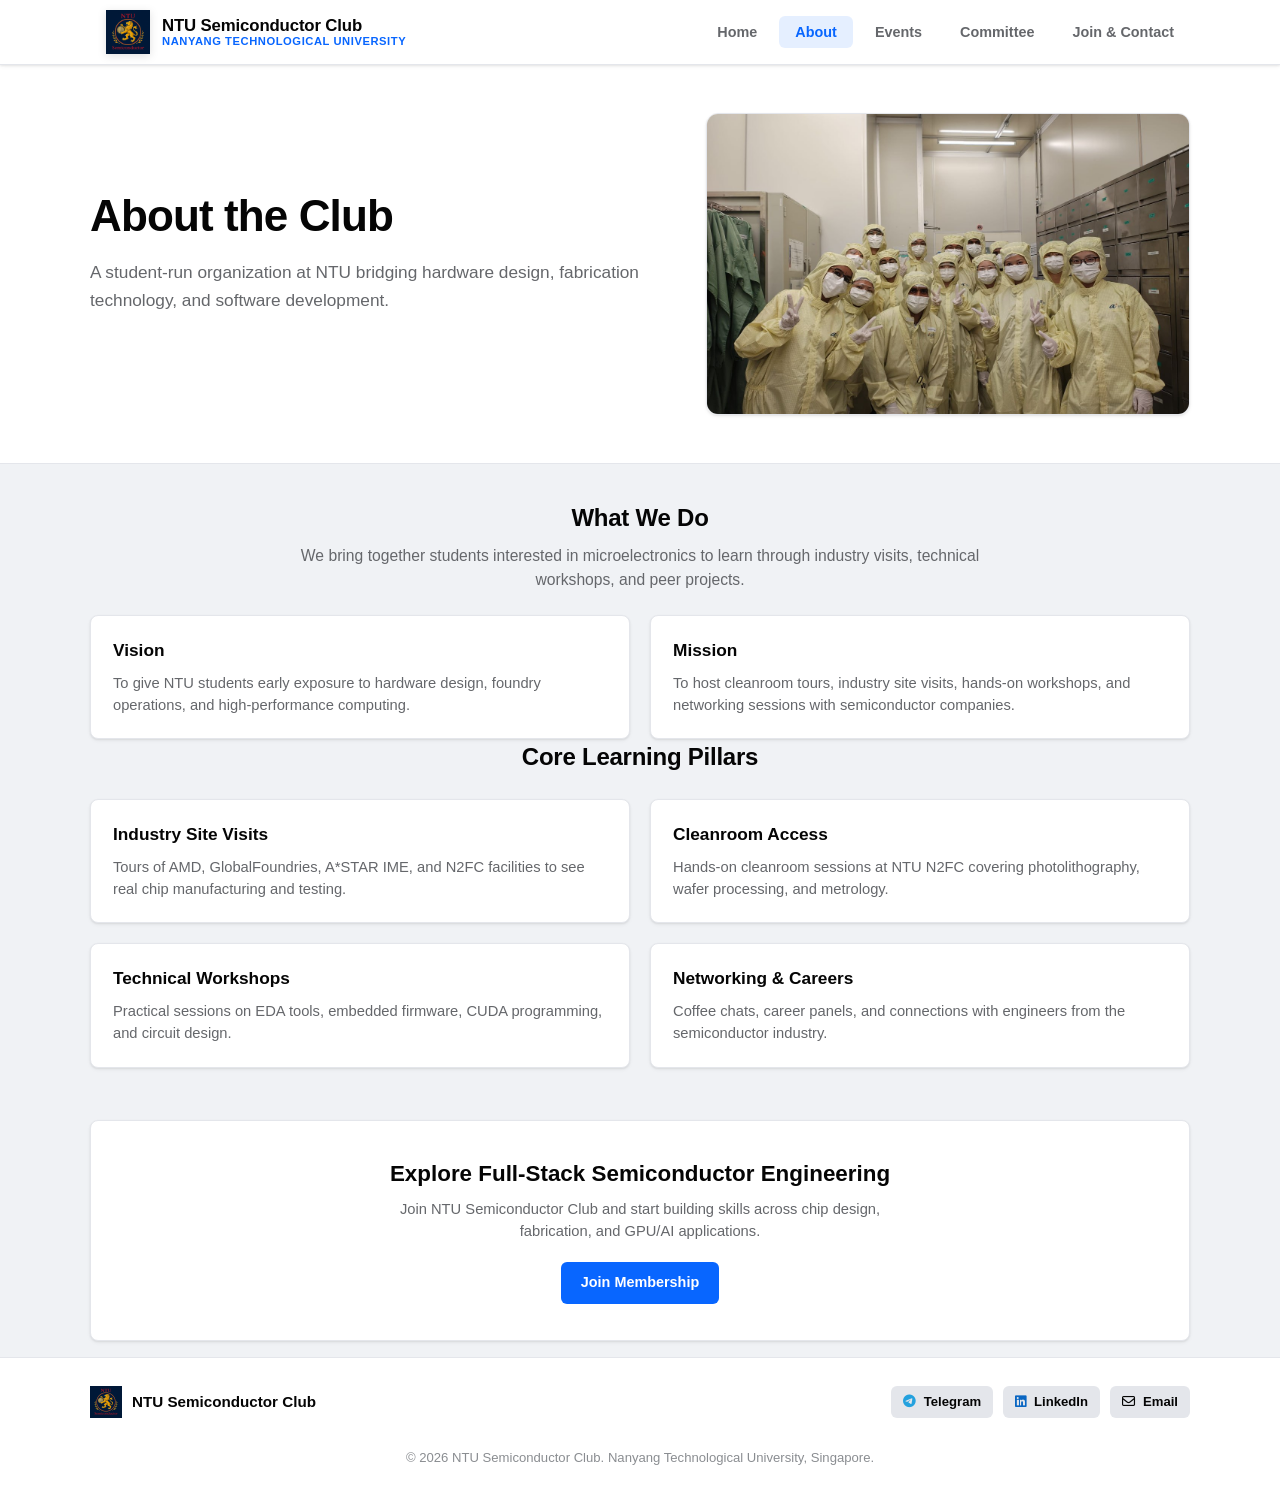
==== commit 08520b40: "Refactor UI/UX: Remove AI slop, fix responsive layout, convert inline styles to CSS utilities" ====
--- a/about.html
+++ b/about.html
@@ -7,8 +7,9 @@
   <meta name="description" content="Learn about NTU Semiconductor Club's full-stack vision spanning chip design, fab, embedded systems, GPU programming, and AI applications.">
   
   <meta property="og:title" content="About Us | NTU Semiconductor Club">
-  <meta property="og:description" content="Full-stack semiconductor education at NTU: Design, Fabrication, and Applications.">
-  <meta property="og:image" content="images/hero.jpg">
+  <meta property="og:description" content="Learn about NTU Semiconductor Club — a student-run organization bridging hardware design, fabrication, and software.">
+  <meta property="og:image" content="images/industry.jpg">
+  <meta property="og:type" content="website">
 
   <!-- Favicon -->
   <link rel="icon" type="image/png" href="images/logo.png">
@@ -35,7 +36,7 @@
           </div>
         </a>
 
-        <button class="mobile-toggle" aria-label="Toggle navigation menu">
+        <button class="mobile-toggle" aria-label="Toggle navigation menu" aria-expanded="false">
           <i class="fas fa-bars"></i>
         </button>
 
@@ -53,8 +54,8 @@
     <header class="hero">
       <div class="hero-container">
         <div class="hero-content">
-          <h1>The Full-Stack Semiconductor Vision</h1>
-          <p>A student-led organization at Nanyang Technological University dedicated to teaching full-stack semiconductors—from silicon design and fab to embedded, GPU, and AI programming.</p>
+          <h1>About the Club</h1>
+          <p>A student-run organization at NTU bridging hardware design, fabrication technology, and software development.</p>
         </div>
         <div class="hero-media">
           <img src="images/industry.jpg" alt="Industry Collaboration" loading="lazy">
@@ -66,56 +67,58 @@
       <!-- Purpose Overview -->
       <section class="section">
         <div class="section-header">
-          <h2>Bridging Hardware Design, Fabrication & Software Use</h2>
-          <p>Semiconductor technology requires engineers who understand the full lifecycle: designing circuits, fabricating silicon, and programming the embedded systems, GPUs, and AI models that run on them.</p>
+          <h2>What We Do</h2>
+          <p>We bring together students interested in microelectronics to learn through industry visits, technical workshops, and peer projects.</p>
         </div>
 
-        <div class="grid" style="margin-bottom: 24px;">
+        <div class="grid">
           <div class="card">
             <h3>Vision</h3>
-            <p>To build an interdisciplinary club preparing NTU students for careers across the entire semiconductor value chain—design, fabrication, packaging, and high-level software applications.</p>
+            <p>To give NTU students early exposure to hardware design, foundry operations, and high-performance computing.</p>
           </div>
 
           <div class="card">
             <h3>Mission</h3>
-            <p>To organize practical workshops, industrial site visits, cleanroom tours, and coding sessions covering hardware design, fab processes, embedded microcontrollers, and GPU/AI programming.</p>
+            <p>To host cleanroom tours, industry site visits, hands-on workshops, and networking sessions with semiconductor companies.</p>
           </div>
         </div>
 
         <!-- Learning Pillars -->
-        <div class="section-header" style="margin-top: 36px;">
+        <div class="section-header">
           <h2>Core Learning Pillars</h2>
         </div>
 
         <div class="grid">
           <div class="card">
-            <h3>IC Design & VLSI</h3>
-            <p>Digital logic, analog circuits, EDA tools, and computer architecture layout.</p>
+            <h3>Industry Site Visits</h3>
+            <p>Tours of AMD, GlobalFoundries, A*STAR IME, and N2FC facilities to see real chip manufacturing and testing.</p>
           </div>
 
           <div class="card">
-            <h3>Fabrication & Cleanroom</h3>
-            <p>Wafer fab tours, lithography, materials science, and semiconductor packaging.</p>
+            <h3>Cleanroom Access</h3>
+            <p>Hands-on cleanroom sessions at NTU N2FC covering photolithography, wafer processing, and metrology.</p>
           </div>
 
           <div class="card">
-            <h3>Embedded & RTOS</h3>
-            <p>Embedded C/C++, microcontrollers, sensor interfaces, and hardware programming.</p>
+            <h3>Technical Workshops</h3>
+            <p>Practical sessions on EDA tools, embedded firmware, CUDA programming, and circuit design.</p>
           </div>
 
           <div class="card">
-            <h3>GPU & AI Programming</h3>
-            <p>GPU parallel programming (CUDA), AI model acceleration, and software-hardware optimization.</p>
+            <h3>Networking & Careers</h3>
+            <p>Coffee chats, career panels, and connections with engineers from the semiconductor industry.</p>
           </div>
         </div>
       </section>
 
       <!-- Join CTA Section -->
       <section class="section">
-        <div class="card" style="text-align: center; padding: 36px 24px;">
-          <h2 style="font-size: 1.4rem; margin-top: 0; margin-bottom: 8px;">Explore Full-Stack Semiconductor Engineering</h2>
-          <p style="color: var(--meta-text-secondary); max-width: 520px; margin: 0 auto 20px auto;">Join NTU Semiconductor Club and start building skills across chip design, fabrication, and GPU/AI applications.</p>
-          <a href="join.html" class="btn">Join Membership</a>
+        <div class="card cta-card">
+          <h2>Explore Full-Stack Semiconductor Engineering</h2>
+          <p>Join NTU Semiconductor Club and start building skills across chip design, fabrication, and GPU/AI applications.</p>
+          <div class="cta-card-actions">
+            <a href="join.html" class="btn">Join Membership</a>
+          </div>
         </div>
       </section>
     </main>
@@ -128,9 +131,9 @@
           <span>NTU Semiconductor Club</span>
         </div>
         <div class="footer-links">
-          <a href="https://t.me/+Wsb5No5hvnxlMjRl" target="_blank" rel="noopener" class="btn btn-secondary" style="padding: 6px 12px; font-size: 0.82rem;"><i class="fa-brands fa-telegram" style="color: #24A1DE;"></i> Telegram</a>
-          <a href="https://www.linkedin.com/company/ntu-semiconductor-club/" target="_blank" rel="noopener" class="btn btn-secondary" style="padding: 6px 12px; font-size: 0.82rem;"><i class="fa-brands fa-linkedin" style="color: #0A66C2;"></i> LinkedIn</a>
-          <a href="mailto:ntu.semiconductor.club@ntu.edu.sg" class="btn btn-secondary" style="padding: 6px 12px; font-size: 0.82rem;"><i class="fa-regular fa-envelope"></i> Email</a>
+          <a href="https://t.me/+Wsb5No5hvnxlMjRl" target="_blank" rel="noopener" class="btn btn-secondary btn-sm"><i class="fa-brands fa-telegram icon-telegram"></i> Telegram</a>
+          <a href="https://www.linkedin.com/company/ntu-semiconductor-club/" target="_blank" rel="noopener" class="btn btn-secondary btn-sm"><i class="fa-brands fa-linkedin icon-linkedin"></i> LinkedIn</a>
+          <a href="mailto:ntu.semiconductor.club@ntu.edu.sg" class="btn btn-secondary btn-sm"><i class="fa-regular fa-envelope"></i> Email</a>
         </div>
         <div class="footer-copy">
           &copy; 2026 NTU Semiconductor Club. Nanyang Technological University, Singapore.
--- a/assets/css/main.css
+++ b/assets/css/main.css
@@ -1,4 +1,4 @@
-/* Meta / Facebook Design System (100% Symmetrical Symmetrical Layout) */
+/* Meta / Facebook Design System — NTU Semiconductor Club */
 :root {
   --meta-blue: #0866ff;
   --meta-blue-hover: #0052cc;
@@ -19,6 +19,8 @@
   --meta-radius-lg: 12px;
   
   --font-system: -apple-system, BlinkMacSystemFont, "Segoe UI", Roboto, Helvetica, Arial, sans-serif;
+  
+  --nav-height: 64px;
 }
 
 /* Dark Mode Support */
@@ -53,6 +55,7 @@
   font-family: var(--font-system);
   line-height: 1.5;
   -webkit-font-smoothing: antialiased;
+  overflow-wrap: break-word;
 }
 
 a {
@@ -89,11 +92,12 @@
 .nav-container {
   max-width: 1140px;
   margin: 0 auto;
-  height: 64px;
+  height: var(--nav-height);
   display: flex;
   align-items: center;
   justify-content: space-between;
   padding: 0 20px;
+  flex-wrap: nowrap;
 }
 
 .nav-brand {
@@ -105,6 +109,7 @@
   color: var(--meta-text-primary);
   letter-spacing: -0.01em;
   white-space: nowrap;
+  flex-shrink: 0;
 }
 
 .nav-brand-img {
@@ -343,11 +348,7 @@
   gap: 20px;
 }
 
-.grid-4 {
-  display: grid;
-  grid-template-columns: repeat(4, 1fr);
-  gap: 20px;
-}
+
 
 .card {
   background: var(--meta-surface);
@@ -611,6 +612,67 @@
   text-align: center;
 }
 
+/* ==================== SMALL BUTTON VARIANT ==================== */
+.btn-sm {
+  padding: 6px 12px;
+  font-size: 0.82rem;
+}
+
+/* ==================== EVENT DATE BADGE ==================== */
+.event-date {
+  font-size: 0.82rem;
+  font-weight: 600;
+  color: var(--meta-blue);
+  margin-bottom: 4px;
+}
+
+/* ==================== CTA BANNER CARD ==================== */
+.cta-card {
+  text-align: center;
+  padding: 36px 24px;
+}
+
+.cta-card h2 {
+  font-size: 1.4rem;
+  margin-top: 0;
+  margin-bottom: 8px;
+}
+
+.cta-card p {
+  max-width: 540px;
+  margin: 0 auto 20px auto;
+}
+
+.cta-card-actions {
+  display: flex;
+  gap: 12px;
+  justify-content: center;
+  flex-wrap: wrap;
+}
+
+/* ==================== STEP NUMBER BADGES ==================== */
+.step-number {
+  font-size: 2rem;
+  font-weight: 800;
+  color: var(--meta-blue);
+  margin-bottom: 8px;
+}
+
+/* ==================== BRAND ICON COLORS ==================== */
+.icon-telegram { color: #24A1DE; }
+.icon-linkedin { color: #0A66C2; }
+
+/* ==================== UTILITIES ==================== */
+.u-text-center { text-align: center; }
+.u-text-blue { color: var(--meta-blue); }
+.u-text-secondary { color: var(--meta-text-secondary); }
+.u-text-underline { text-decoration: underline; }
+.u-max-width-600 { max-width: 600px; margin: 0 auto; }
+.u-margin-top-md { margin-top: 16px; }
+.u-margin-right-sm { margin-right: 6px; }
+.u-align-self-start { align-self: flex-start; }
+.u-padding-top-0 { padding-top: 0; }
+
 /* ==================== MOBILE & RESPONSIVE BREAKPOINTS ==================== */
 @media (max-width: 900px) {
   .hero-container:has(.hero-media) {
@@ -627,12 +689,12 @@
     grid-template-columns: 1fr;
   }
 
-  .grid-3, .grid-4 {
+  .grid-3 {
     grid-template-columns: repeat(2, 1fr);
   }
 }
 
-@media (max-width: 820px) {
+@media (max-width: 960px) {
   .mobile-toggle {
     display: block;
   }
@@ -640,7 +702,7 @@
   #nav ul {
     display: none;
     position: absolute;
-    top: 64px;
+    top: var(--nav-height);
     left: 0;
     width: 100%;
     background: var(--meta-surface);
@@ -668,8 +730,11 @@
 }
 
 @media (max-width: 640px) {
+  :root {
+    --nav-height: 60px;
+  }
+
   .nav-container {
-    height: 60px;
     padding: 0 16px;
   }
   
@@ -706,7 +771,7 @@
     padding: 24px 16px 8px 16px;
   }
 
-  .grid, .grid-3, .grid-4, .stats-row {
+  .grid, .grid-3, .stats-row {
     grid-template-columns: 1fr;
     gap: 14px;
   }
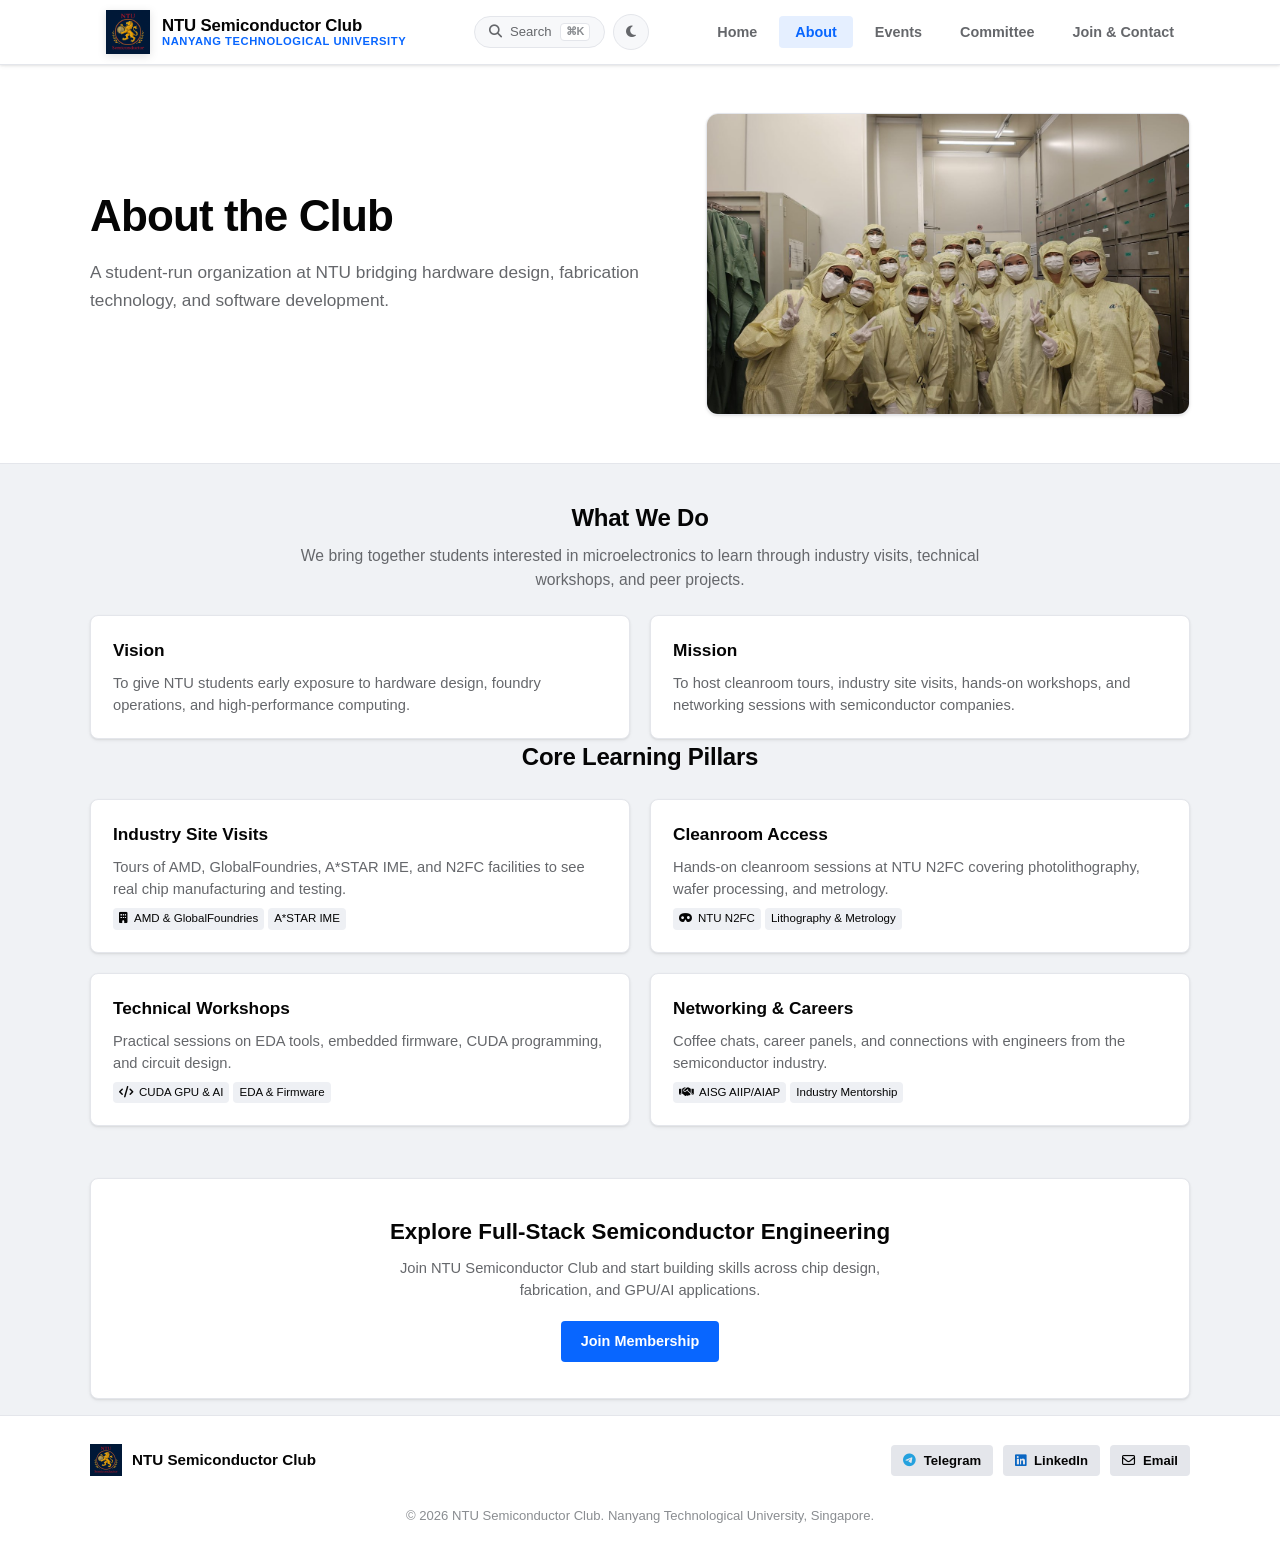
==== commit a68cd8c9: "feat(ui): integrate Meta Astryx design system, theme switcher, and AGENTS.md - Integrate Meta Astryx" ====
--- a/about.html
+++ b/about.html
@@ -19,6 +19,10 @@
   
   <!-- Stylesheet -->
   <link rel="stylesheet" href="assets/css/main.css">
+  <!-- Theme Initializer (Prevents FOUC) -->
+  <script>
+    (function(){const t=localStorage.getItem('clubweb-theme')||(window.matchMedia('(prefers-color-scheme: dark)').matches?'dark':'light');document.documentElement.setAttribute('data-theme',t);})();
+  </script>
 </head>
 
 <body>
@@ -36,9 +40,19 @@
           </div>
         </a>
 
-        <button class="mobile-toggle" aria-label="Toggle navigation menu" aria-expanded="false">
-          <i class="fas fa-bars"></i>
-        </button>
+        <div style="display: flex; align-items: center; gap: 8px;">
+          <button class="nav-search-btn" id="open-command-palette" aria-label="Open Command Palette (Cmd+K)">
+            <i class="fas fa-search"></i>
+            <span class="nav-search-text">Search</span>
+            <kbd class="nav-search-kbd">⌘K</kbd>
+          </button>
+          <button class="nav-theme-toggle" id="theme-toggle" aria-label="Toggle dark/light mode" title="Toggle theme">
+            <i class="fas fa-moon"></i>
+          </button>
+          <button class="mobile-toggle" aria-label="Toggle navigation menu" aria-expanded="false">
+            <i class="fas fa-bars"></i>
+          </button>
+        </div>
 
         <ul>
           <li><a href="index.html">Home</a></li>
@@ -92,21 +106,37 @@
           <div class="card">
             <h3>Industry Site Visits</h3>
             <p>Tours of AMD, GlobalFoundries, A*STAR IME, and N2FC facilities to see real chip manufacturing and testing.</p>
+            <div class="astryx-layer-tags">
+              <span class="astryx-layer-tag"><i class="fas fa-building u-margin-right-sm"></i> AMD & GlobalFoundries</span>
+              <span class="astryx-layer-tag">A*STAR IME</span>
+            </div>
           </div>
 
           <div class="card">
             <h3>Cleanroom Access</h3>
             <p>Hands-on cleanroom sessions at NTU N2FC covering photolithography, wafer processing, and metrology.</p>
+            <div class="astryx-layer-tags">
+              <span class="astryx-layer-tag"><i class="fas fa-mask u-margin-right-sm"></i> NTU N2FC</span>
+              <span class="astryx-layer-tag">Lithography & Metrology</span>
+            </div>
           </div>
 
           <div class="card">
             <h3>Technical Workshops</h3>
             <p>Practical sessions on EDA tools, embedded firmware, CUDA programming, and circuit design.</p>
+            <div class="astryx-layer-tags">
+              <span class="astryx-layer-tag"><i class="fas fa-code u-margin-right-sm"></i> CUDA GPU & AI</span>
+              <span class="astryx-layer-tag">EDA & Firmware</span>
+            </div>
           </div>
 
           <div class="card">
             <h3>Networking & Careers</h3>
             <p>Coffee chats, career panels, and connections with engineers from the semiconductor industry.</p>
+            <div class="astryx-layer-tags">
+              <span class="astryx-layer-tag"><i class="fas fa-handshake u-margin-right-sm"></i> AISG AIIP/AIAP</span>
+              <span class="astryx-layer-tag">Industry Mentorship</span>
+            </div>
           </div>
         </div>
       </section>
--- a/assets/css/main.css
+++ b/assets/css/main.css
@@ -1,41 +1,137 @@
-/* Meta / Facebook Design System — NTU Semiconductor Club */
+/* ==================== META ASTRYX DESIGN SYSTEM TOKENS ====================
+ * Aligned with @astryxdesign/core and @astryxdesign/theme-neutral specifications.
+ * Supports light-dark() CSS color-scheme alongside prefers-color-scheme fallbacks.
+ */
 :root {
-  --meta-blue: #0866ff;
-  --meta-blue-hover: #0052cc;
-  --meta-bg: #f0f2f5;
-  --meta-surface: #ffffff;
-  --meta-surface-subtle: #f7f8fa;
-  --meta-text-primary: #050505;
-  --meta-text-secondary: #65676b;
-  --meta-text-muted: #8a8d91;
-  --meta-border: #e4e6eb;
-  --meta-divider: #ced0d4;
-  
-  --meta-shadow: 0 1px 2px rgba(0, 0, 0, 0.08), 0 2px 4px rgba(0, 0, 0, 0.04);
-  --meta-shadow-hover: 0 4px 12px rgba(0, 0, 0, 0.12);
-  
-  --meta-radius-sm: 6px;
-  --meta-radius-md: 8px;
-  --meta-radius-lg: 12px;
-  
-  --font-system: -apple-system, BlinkMacSystemFont, "Segoe UI", Roboto, Helvetica, Arial, sans-serif;
-  
+  color-scheme: light dark;
+
+  /* Brand Palette */
+  --color-brand: #0866ff;
+  --color-brand-hover: #0052cc;
+  --color-accent: light-dark(#0866ff, #4589ff);
+
+  /* Surface & Background Tokens */
+  --color-background-body: light-dark(#f0f2f5, #18191a);
+  --color-background-surface: light-dark(#ffffff, #242526);
+  --color-background-surface-subtle: light-dark(#f7f8fa, #1e1f20);
+  --color-background-card: light-dark(#ffffff, #242526);
+  --color-background-popover: light-dark(#ffffff, #262626);
+  --color-background-muted: light-dark(#eef0f4, #2a2b2d);
+
+  /* Text Tokens */
+  --color-text-primary: light-dark(#050505, #e4e6eb);
+  --color-text-secondary: light-dark(#65676b, #b0b3b8);
+  --color-text-muted: light-dark(#8a8d91, #8a8d91);
+  --color-text-disabled: light-dark(#a3a3a3, #525252);
+  --color-text-brand: var(--color-brand);
+
+  /* Borders & Dividers */
+  --color-border: light-dark(#e4e6eb, #393a3b);
+  --color-border-emphasized: light-dark(#ced0d4, #4e5053);
+
+  /* Elevation & Shadows (Astryx 3-tier elevation) */
+  --shadow-low: 0 1px 2px rgba(0, 0, 0, 0.08), 0 2px 4px rgba(0, 0, 0, 0.04);
+  --shadow-med: 0 4px 12px rgba(0, 0, 0, 0.12);
+  --shadow-high: 0 12px 28px rgba(0, 0, 0, 0.22);
+
+  /* Astryx Spacing Scale */
+  --spacing-1: 4px;
+  --spacing-2: 8px;
+  --spacing-3: 12px;
+  --spacing-4: 16px;
+  --spacing-5: 20px;
+  --spacing-6: 24px;
+  --spacing-8: 32px;
+  --spacing-10: 40px;
+  --spacing-12: 48px;
+
+  /* Astryx Radii Scale */
+  --radius-inner: 4px;
+  --radius-element: 8px;
+  --radius-container: 12px;
+  --radius-pill: 9999px;
+
+  /* Astryx Layer / Offset System */
+  --layer-offset: var(--spacing-2);
+  --layer-z-index: 1200;
+
+  /* Backward Compatibility Aliases for --meta-* Tokens */
+  --meta-blue: var(--color-brand);
+  --meta-blue-hover: var(--color-brand-hover);
+  --meta-bg: var(--color-background-body);
+  --meta-surface: var(--color-background-surface);
+  --meta-surface-subtle: var(--color-background-surface-subtle);
+  --meta-text-primary: var(--color-text-primary);
+  --meta-text-secondary: var(--color-text-secondary);
+  --meta-text-muted: var(--color-text-muted);
+  --meta-border: var(--color-border);
+  --meta-divider: var(--color-border-emphasized);
+  --meta-shadow: var(--shadow-low);
+  --meta-shadow-hover: var(--shadow-med);
+  --meta-radius-sm: var(--radius-inner);
+  --meta-radius-md: var(--radius-element);
+  --meta-radius-lg: var(--radius-container);
+
+  /* Typography Stack */
+  --font-family-body: -apple-system, BlinkMacSystemFont, "Segoe UI", Roboto, Helvetica, Arial, sans-serif;
+  --font-family-heading: -apple-system, BlinkMacSystemFont, "Segoe UI", Roboto, Helvetica, Arial, sans-serif;
+  --font-system: var(--font-family-body);
+
   --nav-height: 64px;
 }
 
-/* Dark Mode Support */
+/* Explicit Dark Theme override */
+:root[data-theme="dark"] {
+  color-scheme: dark;
+  --color-background-body: #18191a;
+  --color-background-surface: #242526;
+  --color-background-surface-subtle: #1e1f20;
+  --color-background-card: #242526;
+  --color-background-popover: #262626;
+  --color-background-muted: #2a2b2d;
+  --color-text-primary: #e4e6eb;
+  --color-text-secondary: #b0b3b8;
+  --color-border: #393a3b;
+  --color-border-emphasized: #4e5053;
+  --shadow-low: 0 1px 2px rgba(0, 0, 0, 0.3);
+  --shadow-med: 0 4px 16px rgba(0, 0, 0, 0.4);
+  --shadow-high: 0 12px 32px rgba(0, 0, 0, 0.5);
+}
+
+/* Explicit Light Theme override */
+:root[data-theme="light"] {
+  color-scheme: light;
+  --color-background-body: #f0f2f5;
+  --color-background-surface: #ffffff;
+  --color-background-surface-subtle: #f7f8fa;
+  --color-background-card: #ffffff;
+  --color-background-popover: #ffffff;
+  --color-background-muted: #eef0f4;
+  --color-text-primary: #050505;
+  --color-text-secondary: #65676b;
+  --color-border: #e4e6eb;
+  --color-border-emphasized: #ced0d4;
+  --shadow-low: 0 1px 2px rgba(0, 0, 0, 0.08), 0 2px 4px rgba(0, 0, 0, 0.04);
+  --shadow-med: 0 4px 12px rgba(0, 0, 0, 0.12);
+  --shadow-high: 0 12px 28px rgba(0, 0, 0, 0.22);
+}
+
+/* Fallback for browsers without light-dark() support */
 @media (prefers-color-scheme: dark) {
-  :root {
-    --meta-bg: #18191a;
-    --meta-surface: #242526;
-    --meta-surface-subtle: #18191a;
-    --meta-text-primary: #e4e6eb;
-    --meta-text-secondary: #b0b3b8;
-    --meta-text-muted: #8a8d91;
-    --meta-border: #393a3b;
-    --meta-divider: #3e4042;
-    --meta-shadow: 0 1px 2px rgba(0, 0, 0, 0.3);
-    --meta-shadow-hover: 0 4px 16px rgba(0, 0, 0, 0.4);
+  :root:not([data-theme="light"]) {
+    --color-background-body: #18191a;
+    --color-background-surface: #242526;
+    --color-background-surface-subtle: #1e1f20;
+    --color-background-card: #242526;
+    --color-background-popover: #262626;
+    --color-background-muted: #2a2b2d;
+    --color-text-primary: #e4e6eb;
+    --color-text-secondary: #b0b3b8;
+    --color-border: #393a3b;
+    --color-border-emphasized: #4e5053;
+    --shadow-low: 0 1px 2px rgba(0, 0, 0, 0.3);
+    --shadow-med: 0 4px 16px rgba(0, 0, 0, 0.4);
+    --shadow-high: 0 12px 32px rgba(0, 0, 0, 0.5);
   }
 }
 
@@ -87,6 +183,14 @@
   border-bottom: 1px solid var(--meta-border);
   box-shadow: var(--meta-shadow);
   width: 100%;
+  transition: background 0.2s ease, box-shadow 0.2s ease, backdrop-filter 0.2s ease;
+}
+
+#nav.scrolled {
+  background: light-dark(rgba(255, 255, 255, 0.88), rgba(36, 37, 38, 0.88));
+  backdrop-filter: blur(14px);
+  -webkit-backdrop-filter: blur(14px);
+  box-shadow: var(--shadow-med);
 }
 
 .nav-container {
@@ -356,13 +460,14 @@
   padding: 22px;
   border: 1px solid var(--meta-border);
   box-shadow: var(--meta-shadow);
-  transition: box-shadow 0.2s ease, transform 0.2s ease;
+  transition: box-shadow 0.2s cubic-bezier(0.16, 1, 0.3, 1), transform 0.2s cubic-bezier(0.16, 1, 0.3, 1);
   display: flex;
   flex-direction: column;
 }
 
 .card:hover {
-  box-shadow: var(--meta-shadow-hover);
+  box-shadow: var(--shadow-med);
+  transform: translateY(-3px);
 }
 
 .card h3 {
@@ -441,11 +546,12 @@
   overflow: hidden;
   display: flex;
   flex-direction: column;
-  transition: box-shadow 0.2s ease;
+  transition: box-shadow 0.2s cubic-bezier(0.16, 1, 0.3, 1), transform 0.2s cubic-bezier(0.16, 1, 0.3, 1);
 }
 
 .event-card:hover {
-  box-shadow: var(--meta-shadow-hover);
+  box-shadow: var(--shadow-med);
+  transform: translateY(-3px);
 }
 
 .event-card-img-wrapper {
@@ -458,6 +564,11 @@
   width: 100%;
   height: 100%;
   object-fit: cover;
+  transition: transform 0.3s cubic-bezier(0.16, 1, 0.3, 1);
+}
+
+.event-card:hover img {
+  transform: scale(1.03);
 }
 
 .event-card-body {
@@ -492,19 +603,25 @@
   overflow: hidden;
   text-align: center;
   padding-bottom: 20px;
+  transition: box-shadow 0.2s cubic-bezier(0.16, 1, 0.3, 1), transform 0.2s cubic-bezier(0.16, 1, 0.3, 1);
+}
+
+.person-card:hover {
+  box-shadow: var(--shadow-med);
+  transform: translateY(-3px);
 }
 
 .person-card-banner {
-  height: 75px;
+  height: 90px;
   background: linear-gradient(135deg, var(--meta-blue) 0%, #0052cc 100%);
 }
 
 .person-avatar {
-  width: 90px;
-  height: 90px;
+  width: 140px;
+  height: 140px;
   border-radius: 50%;
   object-fit: cover;
-  margin: -45px auto 12px auto;
+  margin: -70px auto 16px auto;
   border: 4px solid var(--meta-surface);
   background: var(--meta-surface);
   box-shadow: var(--meta-shadow);
@@ -738,16 +855,32 @@
     padding: 0 16px;
   }
   
+  .nav-brand {
+    flex-shrink: 1;
+    min-width: 0;
+  }
+  
   .nav-brand-img {
     height: 38px;
   }
   
   .nav-brand-title {
     font-size: 0.95rem;
+    white-space: normal;
   }
   
   .nav-brand-sub {
     font-size: 0.65rem;
+  }
+
+  .nav-search-text,
+  .nav-search-kbd {
+    display: none;
+  }
+
+  .nav-search-btn {
+    padding: 7px 10px;
+    margin-left: 0;
   }
 
   header.hero {
@@ -792,4 +925,728 @@
     justify-content: center;
     flex-wrap: wrap;
   }
+}
+
+@media (max-width: 480px) {
+  .nav-brand-sub {
+    display: none;
+  }
+  .nav-brand-img {
+    height: 32px;
+  }
+}
+
+/* ==================== ASTRYX LAYER (OFFSET & FLOATING OVERLAY) ====================
+ * Implements Meta Astryx useLayer positioning, offset, and dismissal specification
+ * Reference: https://facebook.github.io/astryx/storybook/index.html?path=/story/core-layer--offset
+ */
+.astryx-trigger-btn {
+  display: inline-flex;
+  align-items: center;
+  justify-content: center;
+  gap: var(--spacing-2);
+  margin-top: var(--spacing-3);
+  padding: 6px 14px;
+  font-size: 0.8rem;
+  font-weight: 600;
+  border-radius: var(--radius-element);
+  background: var(--color-background-surface-subtle);
+  color: var(--color-brand);
+  border: 1px solid var(--color-border);
+  cursor: pointer;
+  transition: background 0.15s ease, border-color 0.15s ease, transform 0.1s ease;
+}
+
+.astryx-trigger-btn:hover,
+.astryx-trigger-btn:focus-visible {
+  background: rgba(8, 102, 255, 0.08);
+  border-color: var(--color-brand);
+  outline: none;
+}
+
+.astryx-trigger-btn:active {
+  transform: scale(0.98);
+}
+
+.astryx-layer {
+  position: fixed;
+  z-index: var(--layer-z-index);
+  background: var(--color-background-popover);
+  color: var(--color-text-primary);
+  border-radius: var(--radius-container);
+  border: 1px solid var(--color-border);
+  box-shadow: var(--shadow-high);
+  padding: var(--spacing-4);
+  max-width: 320px;
+  width: calc(100vw - 32px);
+  pointer-events: none;
+  opacity: 0;
+  visibility: hidden;
+  transform: translateY(var(--layer-offset));
+  transition: opacity 0.18s cubic-bezier(0.16, 1, 0.3, 1),
+              transform 0.18s cubic-bezier(0.16, 1, 0.3, 1),
+              visibility 0.18s linear;
+}
+
+.astryx-layer.is-open {
+  pointer-events: auto;
+  opacity: 1;
+  visibility: visible;
+  transform: translateY(0);
+}
+
+.astryx-layer.placement-top {
+  transform: translateY(calc(-1 * var(--layer-offset)));
+}
+
+.astryx-layer.placement-top.is-open {
+  transform: translateY(0);
+}
+
+.astryx-layer-header {
+  display: flex;
+  align-items: center;
+  justify-content: space-between;
+  gap: var(--spacing-2);
+  margin-bottom: var(--spacing-2);
+  padding-bottom: var(--spacing-2);
+  border-bottom: 1px solid var(--color-border);
+}
+
+.astryx-layer-title {
+  font-size: 0.95rem;
+  font-weight: 700;
+  color: var(--color-text-primary);
+  margin: 0;
+}
+
+.astryx-layer-badge {
+  display: inline-block;
+  padding: 2px 8px;
+  font-size: 0.7rem;
+  font-weight: 700;
+  border-radius: var(--radius-pill);
+  background: rgba(8, 102, 255, 0.12);
+  color: var(--color-brand);
+  text-transform: uppercase;
+  letter-spacing: 0.04em;
+}
+
+.astryx-layer-close {
+  background: transparent;
+  border: none;
+  color: var(--color-text-secondary);
+  cursor: pointer;
+  padding: 4px;
+  border-radius: var(--radius-inner);
+  display: flex;
+  align-items: center;
+  justify-content: center;
+  line-height: 1;
+  font-size: 0.9rem;
+}
+
+.astryx-layer-close:hover {
+  background: var(--color-background-muted);
+  color: var(--color-text-primary);
+}
+
+.astryx-layer-body {
+  font-size: 0.85rem;
+  line-height: 1.45;
+  color: var(--color-text-secondary);
+}
+
+.astryx-layer-body p {
+  margin: 0 0 var(--spacing-2) 0;
+  padding: 0;
+}
+
+.astryx-layer-tags {
+  display: flex;
+  flex-wrap: wrap;
+  gap: var(--spacing-1);
+  margin-top: var(--spacing-2);
+}
+
+.astryx-layer-tag {
+  display: inline-flex;
+  align-items: center;
+  padding: 2px 6px;
+  font-size: 0.72rem;
+  font-weight: 500;
+  border-radius: var(--radius-inner);
+  background: var(--color-background-muted);
+  color: var(--color-text-primary);
+}
+
+/* ==================== ASTRYX STATUS PILL ==================== */
+.astryx-status-pill {
+  display: inline-flex;
+  align-items: center;
+  gap: 8px;
+  padding: 5px 14px;
+  font-size: 0.8rem;
+  font-weight: 600;
+  border-radius: var(--radius-pill);
+  background: rgba(16, 185, 129, 0.12);
+  color: light-dark(#047857, #34d399);
+  border: 1px solid rgba(16, 185, 129, 0.3);
+  margin-bottom: var(--spacing-3);
+  letter-spacing: 0.02em;
+}
+
+.astryx-pulse-dot {
+  width: 8px;
+  height: 8px;
+  border-radius: 50%;
+  background-color: #10b981;
+  box-shadow: 0 0 0 0 rgba(16, 185, 129, 0.7);
+  animation: astryx-pulse 2s infinite;
+  display: inline-block;
+}
+
+@keyframes astryx-pulse {
+  0% {
+    transform: scale(0.95);
+    box-shadow: 0 0 0 0 rgba(16, 185, 129, 0.7);
+  }
+  70% {
+    transform: scale(1);
+    box-shadow: 0 0 0 6px rgba(16, 185, 129, 0);
+  }
+  100% {
+    transform: scale(0.95);
+    box-shadow: 0 0 0 0 rgba(16, 185, 129, 0);
+  }
+}
+
+/* ==================== ASTRYX COMMAND PALETTE (CMD+K) ==================== */
+.nav-search-btn {
+  display: inline-flex;
+  align-items: center;
+  gap: 8px;
+  background: var(--color-background-surface-subtle);
+  border: 1px solid var(--color-border);
+  border-radius: var(--radius-pill);
+  padding: 6px 14px;
+  font-size: 0.82rem;
+  font-weight: 500;
+  color: var(--color-text-secondary);
+  cursor: pointer;
+  transition: all 0.15s ease;
+  white-space: nowrap;
+}
+
+.nav-search-btn:hover {
+  border-color: var(--color-brand);
+  color: var(--color-text-primary);
+  background: var(--color-background-muted);
+}
+
+.nav-search-kbd {
+  display: inline-flex;
+  align-items: center;
+  justify-content: center;
+  font-family: inherit;
+  font-size: 0.68rem;
+  font-weight: 700;
+  background: var(--color-background-card);
+  border: 1px solid var(--color-border);
+  border-radius: var(--radius-inner);
+  padding: 1px 5px;
+  color: var(--color-text-muted);
+  line-height: 1.2;
+}
+
+.astryx-command-backdrop {
+  position: fixed;
+  inset: 0;
+  background: rgba(0, 0, 0, 0.5);
+  backdrop-filter: blur(6px);
+  -webkit-backdrop-filter: blur(6px);
+  z-index: 2100;
+  display: flex;
+  align-items: flex-start;
+  justify-content: center;
+  padding: 70px 16px 20px 16px;
+  opacity: 0;
+  visibility: hidden;
+  transition: opacity 0.18s ease, visibility 0.18s linear;
+}
+
+.astryx-command-backdrop.is-open {
+  opacity: 1;
+  visibility: visible;
+}
+
+.astryx-command-dialog {
+  background: var(--color-background-surface);
+  border: 1px solid var(--color-border);
+  border-radius: var(--radius-container);
+  box-shadow: var(--shadow-high);
+  width: 100%;
+  max-width: 560px;
+  max-height: 80vh;
+  display: flex;
+  flex-direction: column;
+  overflow: hidden;
+  transform: scale(0.96) translateY(-8px);
+  transition: transform 0.18s cubic-bezier(0.16, 1, 0.3, 1);
+}
+
+.astryx-command-backdrop.is-open .astryx-command-dialog {
+  transform: scale(1) translateY(0);
+}
+
+.astryx-command-header {
+  display: flex;
+  align-items: center;
+  padding: 14px 18px;
+  border-bottom: 1px solid var(--color-border);
+  gap: 12px;
+}
+
+.astryx-command-header i {
+  color: var(--color-brand);
+  font-size: 1rem;
+}
+
+.astryx-command-input {
+  flex: 1;
+  background: transparent;
+  border: none;
+  outline: none;
+  font-size: 1rem;
+  color: var(--color-text-primary);
+  font-family: inherit;
+}
+
+.astryx-command-input::placeholder {
+  color: var(--color-text-muted);
+}
+
+.astryx-command-list {
+  list-style: none;
+  margin: 0;
+  padding: 8px;
+  overflow-y: auto;
+  max-height: 380px;
+}
+
+.astryx-command-group-title {
+  font-size: 0.7rem;
+  font-weight: 700;
+  text-transform: uppercase;
+  letter-spacing: 0.05em;
+  color: var(--color-text-muted);
+  padding: 8px 12px 4px 12px;
+}
+
+.astryx-command-item {
+  display: flex;
+  align-items: center;
+  justify-content: space-between;
+  padding: 10px 12px;
+  border-radius: var(--radius-element);
+  cursor: pointer;
+  color: var(--color-text-primary);
+  text-decoration: none;
+  transition: background 0.1s ease;
+  font-size: 0.9rem;
+}
+
+.astryx-command-item:hover,
+.astryx-command-item.is-selected {
+  background: rgba(8, 102, 255, 0.1);
+  color: var(--color-brand);
+}
+
+.astryx-command-item-left {
+  display: flex;
+  align-items: center;
+  gap: 12px;
+}
+
+.astryx-command-item-icon {
+  width: 20px;
+  text-align: center;
+  color: var(--color-text-secondary);
+}
+
+.astryx-command-item:hover .astryx-command-item-icon,
+.astryx-command-item.is-selected .astryx-command-item-icon {
+  color: var(--color-brand);
+}
+
+.astryx-command-item-badge {
+  font-size: 0.7rem;
+  padding: 2px 7px;
+  border-radius: var(--radius-inner);
+  background: var(--color-background-muted);
+  color: var(--color-text-secondary);
+}
+
+.astryx-command-footer {
+  display: flex;
+  align-items: center;
+  justify-content: space-between;
+  padding: 10px 18px;
+  border-top: 1px solid var(--color-border);
+  background: var(--color-background-surface-subtle);
+  font-size: 0.75rem;
+  color: var(--color-text-secondary);
+}
+
+.astryx-command-empty {
+  padding: 32px 16px;
+  text-align: center;
+  color: var(--color-text-muted);
+  font-size: 0.9rem;
+}
+
+/* ==================== ASTRYX LIGHTBOX ==================== */
+.astryx-lightbox-backdrop {
+  position: fixed;
+  inset: 0;
+  background: rgba(0, 0, 0, 0.82);
+  backdrop-filter: blur(8px);
+  -webkit-backdrop-filter: blur(8px);
+  z-index: 2200;
+  display: flex;
+  align-items: center;
+  justify-content: center;
+  padding: 20px;
+  opacity: 0;
+  visibility: hidden;
+  transition: opacity 0.2s ease, visibility 0.2s linear;
+}
+
+.astryx-lightbox-backdrop.is-open {
+  opacity: 1;
+  visibility: visible;
+}
+
+.astryx-lightbox-content {
+  position: relative;
+  max-width: 900px;
+  width: 100%;
+  display: flex;
+  flex-direction: column;
+  align-items: center;
+  transform: scale(0.92);
+  transition: transform 0.22s cubic-bezier(0.16, 1, 0.3, 1);
+}
+
+.astryx-lightbox-backdrop.is-open .astryx-lightbox-content {
+  transform: scale(1);
+}
+
+.astryx-lightbox-img {
+  max-width: 100%;
+  max-height: 80vh;
+  object-fit: contain;
+  border-radius: var(--radius-container);
+  box-shadow: 0 16px 40px rgba(0, 0, 0, 0.5);
+  border: 1px solid rgba(255, 255, 255, 0.1);
+}
+
+.astryx-lightbox-caption {
+  margin-top: 12px;
+  color: #ffffff;
+  font-size: 0.92rem;
+  font-weight: 500;
+  text-align: center;
+  background: rgba(0, 0, 0, 0.6);
+  padding: 6px 18px;
+  border-radius: var(--radius-pill);
+}
+
+.astryx-lightbox-close {
+  position: absolute;
+  top: -42px;
+  right: 0;
+  background: rgba(255, 255, 255, 0.2);
+  border: none;
+  color: #ffffff;
+  font-size: 1.2rem;
+  width: 36px;
+  height: 36px;
+  border-radius: 50%;
+  cursor: pointer;
+  display: flex;
+  align-items: center;
+  justify-content: center;
+  transition: background 0.15s ease;
+}
+
+.astryx-lightbox-close:hover {
+  background: rgba(255, 255, 255, 0.35);
+}
+
+.event-card-img-wrapper,
+.featured-event-img-wrapper {
+  cursor: pointer;
+  position: relative;
+}
+
+.event-card-img-wrapper::after,
+.featured-event-img-wrapper::after {
+  content: '\f00e';
+  font-family: 'Font Awesome 6 Free';
+  font-weight: 900;
+  position: absolute;
+  bottom: 10px;
+  right: 10px;
+  background: rgba(0, 0, 0, 0.65);
+  color: #ffffff;
+  width: 28px;
+  height: 28px;
+  border-radius: 50%;
+  display: flex;
+  align-items: center;
+  justify-content: center;
+  font-size: 0.75rem;
+  opacity: 0;
+  transition: opacity 0.15s ease, transform 0.15s ease;
+}
+
+.event-card-img-wrapper:hover::after,
+.featured-event-img-wrapper:hover::after {
+  opacity: 1;
+  transform: scale(1.08);
+}
+
+/* ==================== ASTRYX ACCORDION / COLLAPSIBLE ==================== */
+.astryx-accordion {
+  display: flex;
+  flex-direction: column;
+  gap: var(--spacing-3);
+  max-width: 820px;
+  margin: 0 auto;
+}
+
+.astryx-accordion-item {
+  background: var(--color-background-card);
+  border: 1px solid var(--color-border);
+  border-radius: var(--radius-element);
+  box-shadow: var(--shadow-low);
+  overflow: hidden;
+  transition: border-color 0.15s ease, box-shadow 0.15s ease;
+}
+
+.astryx-accordion-item:hover {
+  border-color: var(--color-brand);
+  box-shadow: var(--shadow-med);
+}
+
+.astryx-accordion-trigger {
+  width: 100%;
+  display: flex;
+  align-items: center;
+  justify-content: space-between;
+  padding: 16px 20px;
+  background: transparent;
+  border: none;
+  font-family: inherit;
+  font-size: 0.98rem;
+  font-weight: 700;
+  color: var(--color-text-primary);
+  cursor: pointer;
+  text-align: left;
+  gap: 12px;
+}
+
+.astryx-accordion-trigger:focus-visible {
+  outline: 2px solid var(--color-brand);
+  outline-offset: -2px;
+}
+
+.astryx-accordion-icon {
+  font-size: 0.85rem;
+  color: var(--color-brand);
+  transition: transform 0.25s cubic-bezier(0.16, 1, 0.3, 1);
+  flex-shrink: 0;
+}
+
+.astryx-accordion-item.is-open .astryx-accordion-icon {
+  transform: rotate(180deg);
+}
+
+.astryx-accordion-panel {
+  max-height: 0;
+  overflow: hidden;
+  transition: max-height 0.25s cubic-bezier(0.16, 1, 0.3, 1), opacity 0.2s ease;
+  opacity: 0;
+}
+
+.astryx-accordion-item.is-open .astryx-accordion-panel {
+  opacity: 1;
+}
+
+.astryx-accordion-content {
+  padding: 0 20px 18px 20px;
+  font-size: 0.92rem;
+  line-height: 1.55;
+  color: var(--color-text-secondary);
+}
+
+/* ==================== ASTRYX PARTNER PILLS (WITH OFFSET HOVERCARD) ==================== */
+.astryx-partner-pills {
+  display: flex;
+  flex-wrap: wrap;
+  gap: var(--spacing-2);
+  margin-top: var(--spacing-3);
+}
+
+.astryx-partner-pill {
+  display: inline-flex;
+  align-items: center;
+  gap: 6px;
+  padding: 5px 12px;
+  font-size: 0.78rem;
+  font-weight: 600;
+  border-radius: var(--radius-pill);
+  background: var(--color-background-surface-subtle);
+  border: 1px solid var(--color-border);
+  color: var(--color-text-primary);
+  cursor: pointer;
+  transition: all 0.15s ease;
+}
+
+.astryx-partner-pill:hover,
+.astryx-partner-pill:focus-visible {
+  border-color: var(--color-brand);
+  background: rgba(8, 102, 255, 0.08);
+  color: var(--color-brand);
+  transform: translateY(-1px);
+}
+
+/* ==================== ASTRYX THEME TOGGLE BUTTON ==================== */
+.nav-theme-toggle {
+  display: inline-flex;
+  align-items: center;
+  justify-content: center;
+  width: 36px;
+  height: 36px;
+  border-radius: 50%;
+  background: var(--color-background-surface-subtle);
+  border: 1px solid var(--color-border);
+  color: var(--color-text-secondary);
+  cursor: pointer;
+  transition: all 0.15s ease;
+  flex-shrink: 0;
+}
+
+.nav-theme-toggle:hover {
+  border-color: var(--color-brand);
+  color: var(--color-brand);
+  background: var(--color-background-muted);
+  transform: scale(1.05);
+}
+
+.nav-theme-toggle:active {
+  transform: scale(0.95);
+}
+
+/* ==================== ASTRYX TOAST SYSTEM (useToast) ==================== */
+#astryx-toast-container {
+  position: fixed;
+  bottom: 24px;
+  right: 24px;
+  z-index: 3000;
+  display: flex;
+  flex-direction: column;
+  gap: 10px;
+  pointer-events: none;
+  max-width: calc(100vw - 32px);
+}
+
+.astryx-toast {
+  pointer-events: auto;
+  display: inline-flex;
+  align-items: center;
+  gap: 10px;
+  padding: 12px 18px;
+  background: var(--color-background-surface);
+  color: var(--color-text-primary);
+  border: 1px solid var(--color-border);
+  border-radius: var(--radius-container);
+  box-shadow: var(--shadow-high);
+  font-size: 0.88rem;
+  font-weight: 500;
+  transform: translateY(16px) scale(0.95);
+  opacity: 0;
+  transition: transform 0.22s cubic-bezier(0.16, 1, 0.3, 1), opacity 0.2s ease;
+}
+
+.astryx-toast.is-visible {
+  transform: translateY(0) scale(1);
+  opacity: 1;
+}
+
+.astryx-toast i {
+  color: var(--color-brand);
+  font-size: 1rem;
+}
+
+.astryx-toast.toast-success i {
+  color: #10b981;
+}
+
+/* ==================== ASTRYX EVENT FILTER BAR ==================== */
+.astryx-filter-bar {
+  display: flex;
+  flex-wrap: wrap;
+  align-items: center;
+  gap: 8px;
+  margin-bottom: 24px;
+}
+
+.astryx-filter-pill {
+  display: inline-flex;
+  align-items: center;
+  gap: 8px;
+  padding: 8px 16px;
+  font-size: 0.85rem;
+  font-weight: 600;
+  border-radius: var(--radius-pill);
+  background: var(--color-background-surface);
+  color: var(--color-text-secondary);
+  border: 1px solid var(--color-border);
+  cursor: pointer;
+  transition: all 0.15s ease;
+}
+
+.astryx-filter-pill:hover {
+  color: var(--color-text-primary);
+  border-color: var(--color-brand);
+  background: var(--color-background-muted);
+}
+
+.astryx-filter-pill.active {
+  background: var(--color-brand);
+  color: #ffffff;
+  border-color: var(--color-brand);
+  box-shadow: 0 2px 8px rgba(8, 102, 255, 0.25);
+}
+
+.astryx-filter-count {
+  display: inline-flex;
+  align-items: center;
+  justify-content: center;
+  font-size: 0.7rem;
+  font-weight: 700;
+  padding: 1px 6px;
+  border-radius: var(--radius-pill);
+  background: rgba(0, 0, 0, 0.08);
+}
+
+.astryx-filter-pill.active .astryx-filter-count {
+  background: rgba(255, 255, 255, 0.25);
+  color: #ffffff;
+}
+
+.event-card.is-hidden {
+  display: none !important;
 }
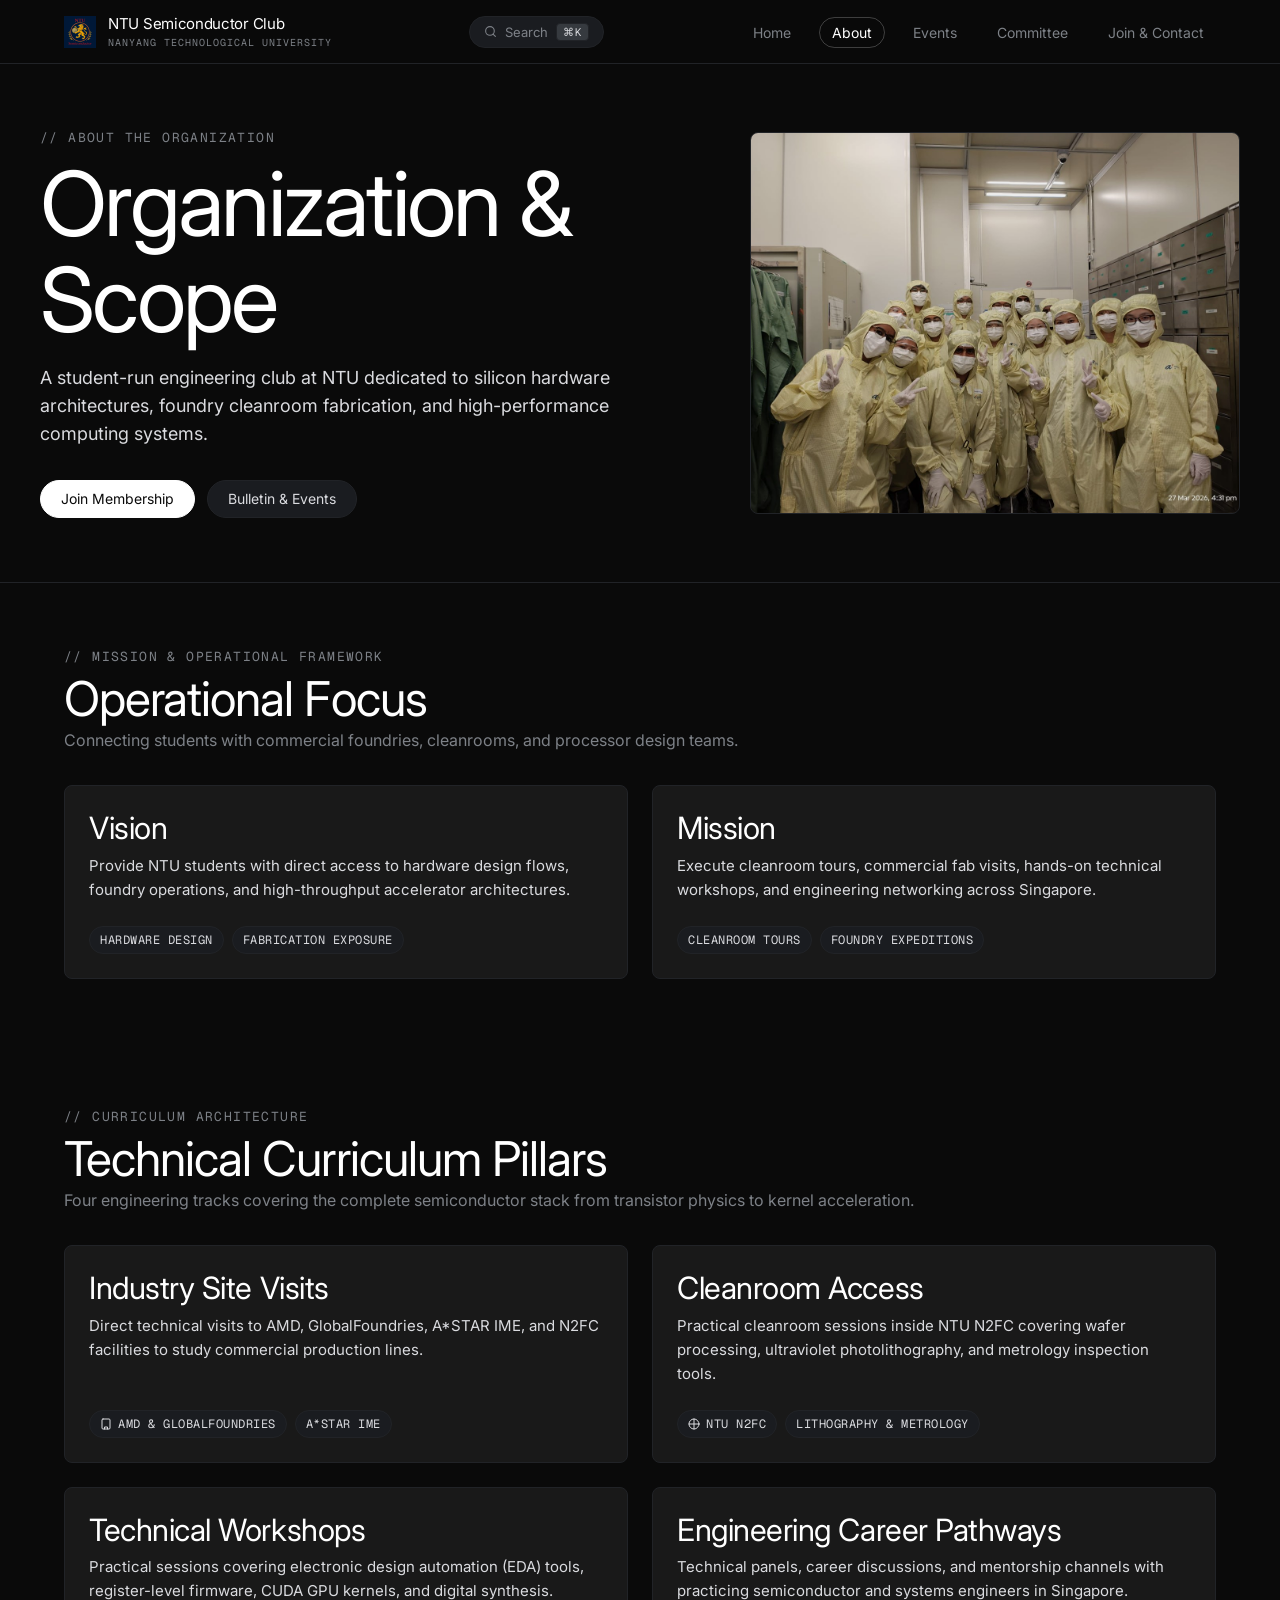
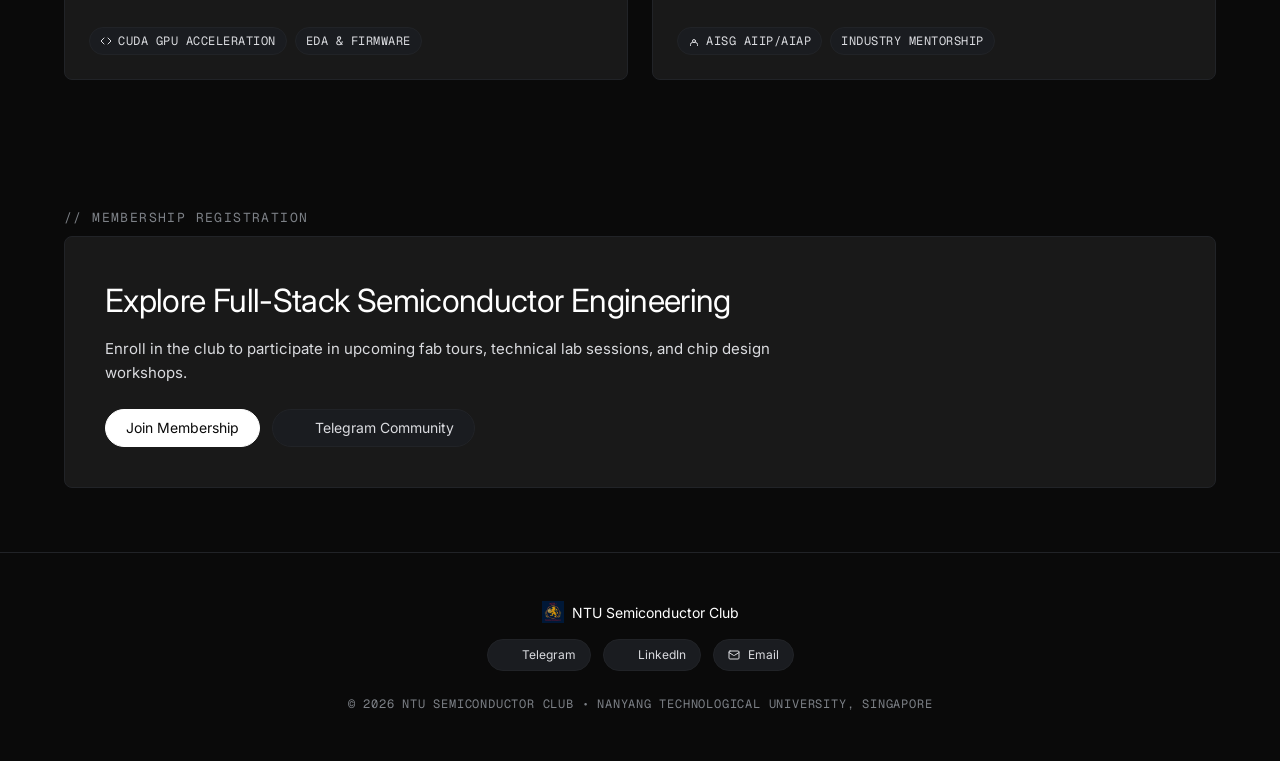
==== commit e40af2ef: "feat(ui): complete overhaul to xAI design system, inline SVGs, and updated AGENTS.md" ====
--- a/about.html
+++ b/about.html
@@ -4,32 +4,30 @@
   <meta charset="utf-8">
   <meta name="viewport" content="width=device-width, initial-scale=1">
   <title>About Us | NTU Semiconductor Club</title>
-  <meta name="description" content="Learn about NTU Semiconductor Club's full-stack vision spanning chip design, fab, embedded systems, GPU programming, and AI applications.">
+  <meta name="description" content="Academic organization at Nanyang Technological University bridging silicon IC design, cleanroom fabrication, embedded firmware, and GPU systems.">
   
   <meta property="og:title" content="About Us | NTU Semiconductor Club">
-  <meta property="og:description" content="Learn about NTU Semiconductor Club — a student-run organization bridging hardware design, fabrication, and software.">
+  <meta property="og:description" content="Academic organization at NTU bridging silicon IC design, cleanroom fabrication, embedded firmware, and GPU systems.">
   <meta property="og:image" content="images/industry.jpg">
   <meta property="og:type" content="website">
 
   <!-- Favicon -->
   <link rel="icon" type="image/png" href="images/logo.png">
 
-  <!-- Font Awesome Icons -->
-  <link rel="stylesheet" href="https://cdnjs.cloudflare.com/ajax/libs/font-awesome/6.4.0/css/all.min.css">
+  <!-- Google Fonts: Inter & Geist Mono -->
+  <link rel="preconnect" href="https://fonts.googleapis.com">
+  <link rel="preconnect" href="https://fonts.gstatic.com" crossorigin>
+  <link href="https://fonts.googleapis.com/css2?family=Geist+Mono:wght@400;500&family=Inter:wght@400;500&display=swap" rel="stylesheet">
   
   <!-- Stylesheet -->
   <link rel="stylesheet" href="assets/css/main.css">
-  <!-- Theme Initializer (Prevents FOUC) -->
-  <script>
-    (function(){const t=localStorage.getItem('clubweb-theme')||(window.matchMedia('(prefers-color-scheme: dark)').matches?'dark':'light');document.documentElement.setAttribute('data-theme',t);})();
-  </script>
 </head>
 
 <body>
 
   <div id="wrapper">
 
-    <!-- Meta Header Bar -->
+    <!-- Navigation Bar -->
     <nav id="nav" role="navigation" aria-label="Main Navigation">
       <div class="nav-container">
         <a href="index.html" class="nav-brand">
@@ -40,17 +38,14 @@
           </div>
         </a>
 
-        <div style="display: flex; align-items: center; gap: 8px;">
+        <div class="nav-actions">
           <button class="nav-search-btn" id="open-command-palette" aria-label="Open Command Palette (Cmd+K)">
-            <i class="fas fa-search"></i>
+            <svg class="xai-icon" width="14" height="14" viewBox="0 0 24 24"><circle cx="11" cy="11" r="8"></circle><line x1="21" y1="21" x2="16.65" y2="16.65"></line></svg>
             <span class="nav-search-text">Search</span>
             <kbd class="nav-search-kbd">⌘K</kbd>
           </button>
-          <button class="nav-theme-toggle" id="theme-toggle" aria-label="Toggle dark/light mode" title="Toggle theme">
-            <i class="fas fa-moon"></i>
-          </button>
           <button class="mobile-toggle" aria-label="Toggle navigation menu" aria-expanded="false">
-            <i class="fas fa-bars"></i>
+            <svg class="xai-icon" width="16" height="16" viewBox="0 0 24 24"><line x1="3" y1="12" x2="21" y2="12"></line><line x1="3" y1="6" x2="21" y2="6"></line><line x1="3" y1="18" x2="21" y2="18"></line></svg>
           </button>
         </div>
 
@@ -64,109 +59,153 @@
       </div>
     </nav>
 
-    <!-- Meta Header Banner -->
+    <!-- Hero Band -->
     <header class="hero">
       <div class="hero-container">
         <div class="hero-content">
-          <h1>About the Club</h1>
-          <p>A student-run organization at NTU bridging hardware design, fabrication technology, and software development.</p>
+          <span class="eyebrow-mono">// ABOUT THE ORGANIZATION</span>
+          <h1>Organization & Scope</h1>
+          <p>A student-run engineering club at NTU dedicated to silicon hardware architectures, foundry cleanroom fabrication, and high-performance computing systems.</p>
+          <div class="hero-actions">
+            <a href="join.html" class="btn btn-primary">Join Membership</a>
+            <a href="events.html" class="btn btn-secondary">Bulletin & Events</a>
+          </div>
         </div>
         <div class="hero-media">
-          <img src="images/industry.jpg" alt="Industry Collaboration" loading="lazy">
+          <img src="images/industry.jpg" alt="NTU Semiconductor Club industry collaboration event">
         </div>
       </div>
     </header>
 
     <main>
-      <!-- Purpose Overview -->
+      <!-- Mission & Vision -->
       <section class="section">
+        <span class="eyebrow-mono">// MISSION &amp; OPERATIONAL FRAMEWORK</span>
         <div class="section-header">
-          <h2>What We Do</h2>
-          <p>We bring together students interested in microelectronics to learn through industry visits, technical workshops, and peer projects.</p>
+          <h2>Operational Focus</h2>
+          <p>Connecting students with commercial foundries, cleanrooms, and processor design teams.</p>
         </div>
 
         <div class="grid">
           <div class="card">
             <h3>Vision</h3>
-            <p>To give NTU students early exposure to hardware design, foundry operations, and high-performance computing.</p>
+            <p>Provide NTU students with direct access to hardware design flows, foundry operations, and high-throughput accelerator architectures.</p>
+            <div class="tags-cluster">
+              <span class="tag-mono">HARDWARE DESIGN</span>
+              <span class="tag-mono">FABRICATION EXPOSURE</span>
+            </div>
           </div>
 
           <div class="card">
             <h3>Mission</h3>
-            <p>To host cleanroom tours, industry site visits, hands-on workshops, and networking sessions with semiconductor companies.</p>
-          </div>
-        </div>
-
-        <!-- Learning Pillars -->
+            <p>Execute cleanroom tours, commercial fab visits, hands-on technical workshops, and engineering networking across Singapore.</p>
+            <div class="tags-cluster">
+              <span class="tag-mono">CLEANROOM TOURS</span>
+              <span class="tag-mono">FOUNDRY EXPEDITIONS</span>
+            </div>
+          </div>
+        </div>
+      </section>
+
+      <!-- Learning Pillars -->
+      <section class="section">
+        <span class="eyebrow-mono">// CURRICULUM ARCHITECTURE</span>
         <div class="section-header">
-          <h2>Core Learning Pillars</h2>
+          <h2>Technical Curriculum Pillars</h2>
+          <p>Four engineering tracks covering the complete semiconductor stack from transistor physics to kernel acceleration.</p>
         </div>
 
         <div class="grid">
           <div class="card">
             <h3>Industry Site Visits</h3>
-            <p>Tours of AMD, GlobalFoundries, A*STAR IME, and N2FC facilities to see real chip manufacturing and testing.</p>
-            <div class="astryx-layer-tags">
-              <span class="astryx-layer-tag"><i class="fas fa-building u-margin-right-sm"></i> AMD & GlobalFoundries</span>
-              <span class="astryx-layer-tag">A*STAR IME</span>
+            <p>Direct technical visits to AMD, GlobalFoundries, A*STAR IME, and N2FC facilities to study commercial production lines.</p>
+            <div class="tags-cluster">
+              <span class="tag-mono">
+                <svg class="xai-icon" width="13" height="13" viewBox="0 0 24 24"><rect x="4" y="2" width="16" height="20" rx="2"></rect><path d="M9 22v-4h6v4"></path></svg>
+                AMD &amp; GLOBALFOUNDRIES
+              </span>
+              <span class="tag-mono">A*STAR IME</span>
             </div>
           </div>
 
           <div class="card">
             <h3>Cleanroom Access</h3>
-            <p>Hands-on cleanroom sessions at NTU N2FC covering photolithography, wafer processing, and metrology.</p>
-            <div class="astryx-layer-tags">
-              <span class="astryx-layer-tag"><i class="fas fa-mask u-margin-right-sm"></i> NTU N2FC</span>
-              <span class="astryx-layer-tag">Lithography & Metrology</span>
+            <p>Practical cleanroom sessions inside NTU N2FC covering wafer processing, ultraviolet photolithography, and metrology inspection tools.</p>
+            <div class="tags-cluster">
+              <span class="tag-mono">
+                <svg class="xai-icon" width="13" height="13" viewBox="0 0 24 24"><circle cx="12" cy="12" r="10"></circle><line x1="12" y1="2" x2="12" y2="22"></line><line x1="2" y1="12" x2="22" y2="12"></line></svg>
+                NTU N2FC
+              </span>
+              <span class="tag-mono">LITHOGRAPHY &amp; METROLOGY</span>
             </div>
           </div>
 
           <div class="card">
             <h3>Technical Workshops</h3>
-            <p>Practical sessions on EDA tools, embedded firmware, CUDA programming, and circuit design.</p>
-            <div class="astryx-layer-tags">
-              <span class="astryx-layer-tag"><i class="fas fa-code u-margin-right-sm"></i> CUDA GPU & AI</span>
-              <span class="astryx-layer-tag">EDA & Firmware</span>
-            </div>
-          </div>
-
-          <div class="card">
-            <h3>Networking & Careers</h3>
-            <p>Coffee chats, career panels, and connections with engineers from the semiconductor industry.</p>
-            <div class="astryx-layer-tags">
-              <span class="astryx-layer-tag"><i class="fas fa-handshake u-margin-right-sm"></i> AISG AIIP/AIAP</span>
-              <span class="astryx-layer-tag">Industry Mentorship</span>
+            <p>Practical sessions covering electronic design automation (EDA) tools, register-level firmware, CUDA GPU kernels, and digital synthesis.</p>
+            <div class="tags-cluster">
+              <span class="tag-mono">
+                <svg class="xai-icon" width="13" height="13" viewBox="0 0 24 24"><polyline points="16 18 22 12 16 6"></polyline><polyline points="8 6 2 12 8 18"></polyline></svg>
+                CUDA GPU ACCELERATION
+              </span>
+              <span class="tag-mono">EDA &amp; FIRMWARE</span>
+            </div>
+          </div>
+
+          <div class="card">
+            <h3>Engineering Career Pathways</h3>
+            <p>Technical panels, career discussions, and mentorship channels with practicing semiconductor and systems engineers in Singapore.</p>
+            <div class="tags-cluster">
+              <span class="tag-mono">
+                <svg class="xai-icon" width="13" height="13" viewBox="0 0 24 24"><circle cx="12" cy="12" r="3"></circle><path d="M19 21v-2a4 4 0 0 0-4-4H9a4 4 0 0 0-4 4v2"></path></svg>
+                AISG AIIP/AIAP
+              </span>
+              <span class="tag-mono">INDUSTRY MENTORSHIP</span>
             </div>
           </div>
         </div>
       </section>
 
-      <!-- Join CTA Section -->
+      <!-- Enrollment CTA -->
       <section class="section">
-        <div class="card cta-card">
-          <h2>Explore Full-Stack Semiconductor Engineering</h2>
-          <p>Join NTU Semiconductor Club and start building skills across chip design, fabrication, and GPU/AI applications.</p>
-          <div class="cta-card-actions">
-            <a href="join.html" class="btn">Join Membership</a>
+        <span class="eyebrow-mono">// MEMBERSHIP REGISTRATION</span>
+        <div class="card" style="padding: 40px;">
+          <h2 style="font-size: 32px; margin-bottom: 12px;">Explore Full-Stack Semiconductor Engineering</h2>
+          <p style="max-width: 680px; margin-bottom: 24px;">Enroll in the club to participate in upcoming fab tours, technical lab sessions, and chip design workshops.</p>
+          <div class="hero-actions">
+            <a href="join.html" class="btn btn-primary">Join Membership</a>
+            <a href="https://t.me/+Wsb5No5hvnxlMjRl" target="_blank" rel="noopener" class="btn btn-secondary">
+              <svg class="xai-icon" width="15" height="15" viewBox="0 0 24 24" fill="currentColor"><path d="M12 2C6.48 2 2 6.48 2 12s4.48 10 10 10 10-4.48 10-10S17.52 2 12 2zm4.64 6.8c-.15 1.58-.8 5.42-1.13 7.19-.14.75-.42 1-.68 1.03-.58.05-1.02-.38-1.58-.75-.88-.58-1.38-.94-2.23-1.5-.99-.65-.35-1.01.22-1.59.15-.15 2.71-2.48 2.76-2.69a.2.2 0 00-.05-.18c-.06-.05-.14-.03-.21-.02-.09.02-1.49.95-4.22 2.79-.4.27-.76.41-1.08.4-.36-.01-1.04-.2-1.55-.37-.63-.2-1.12-.31-1.08-.66.02-.18.27-.36.74-.55 2.92-1.27 4.86-2.11 5.83-2.51 2.78-1.16 3.35-1.36 3.73-1.36.08 0 .27.02.39.12.1.08.13.19.14.27-.01.06.01.24 0 .38z"/></svg>
+              Telegram Community
+            </a>
           </div>
         </div>
       </section>
     </main>
 
-    <!-- Meta Footer -->
+    <!-- Footer -->
     <footer>
       <div class="footer-container">
         <div class="footer-brand">
-          <img src="images/logo.png" alt="NTU Semiconductor Club Logo" class="footer-brand-img">
+          <img src="images/logo.png" alt="NTU Semiconductor Club Logo">
           <span>NTU Semiconductor Club</span>
         </div>
         <div class="footer-links">
-          <a href="https://t.me/+Wsb5No5hvnxlMjRl" target="_blank" rel="noopener" class="btn btn-secondary btn-sm"><i class="fa-brands fa-telegram icon-telegram"></i> Telegram</a>
-          <a href="https://www.linkedin.com/company/ntu-semiconductor-club/" target="_blank" rel="noopener" class="btn btn-secondary btn-sm"><i class="fa-brands fa-linkedin icon-linkedin"></i> LinkedIn</a>
-          <a href="mailto:ntu.semiconductor.club@ntu.edu.sg" class="btn btn-secondary btn-sm"><i class="fa-regular fa-envelope"></i> Email</a>
+          <a href="https://t.me/+Wsb5No5hvnxlMjRl" target="_blank" rel="noopener" class="btn btn-secondary btn-sm">
+            <svg class="xai-icon" width="13" height="13" viewBox="0 0 24 24" fill="currentColor"><path d="M12 2C6.48 2 2 6.48 2 12s4.48 10 10 10 10-4.48 10-10S17.52 2 12 2zm4.64 6.8c-.15 1.58-.8 5.42-1.13 7.19-.14.75-.42 1-.68 1.03-.58.05-1.02-.38-1.58-.75-.88-.58-1.38-.94-2.23-1.5-.99-.65-.35-1.01.22-1.59.15-.15 2.71-2.48 2.76-2.69a.2.2 0 00-.05-.18c-.06-.05-.14-.03-.21-.02-.09.02-1.49.95-4.22 2.79-.4.27-.76.41-1.08.4-.36-.01-1.04-.2-1.55-.37-.63-.2-1.12-.31-1.08-.66.02-.18.27-.36.74-.55 2.92-1.27 4.86-2.11 5.83-2.51 2.78-1.16 3.35-1.36 3.73-1.36.08 0 .27.02.39.12.1.08.13.19.14.27-.01.06.01.24 0 .38z"/></svg>
+            Telegram
+          </a>
+          <a href="https://www.linkedin.com/company/ntu-semiconductor-club/" target="_blank" rel="noopener" class="btn btn-secondary btn-sm">
+            <svg class="xai-icon" width="13" height="13" viewBox="0 0 24 24" fill="currentColor"><path d="M19 3a2 2 0 0 1 2 2v14a2 2 0 0 1-2 2H5a2 2 0 0 1-2-2V5a2 2 0 0 1 2-2h14m-.5 15.5v-5.3a3.26 3.26 0 0 0-3.26-3.26c-.85 0-1.84.52-2.28 1.3v-1.11h-2.79v8.37h2.79v-4.93c0-.77.62-1.4 1.39-1.4a1.4 1.4 0 0 1 1.4 1.4v4.93h2.75M6.46 8.76a1.68 1.68 0 0 0 1.68-1.68c0-.93-.75-1.69-1.68-1.69a1.69 1.69 0 0 0-1.69 1.69c0 .93.76 1.68 1.69 1.68m1.39 9.94v-8.37H5.07v8.37h2.78z"/></svg>
+            LinkedIn
+          </a>
+          <a href="mailto:ntu.semiconductor.club@ntu.edu.sg" class="btn btn-secondary btn-sm">
+            <svg class="xai-icon" width="13" height="13" viewBox="0 0 24 24"><rect x="2" y="4" width="20" height="16" rx="2"></rect><path d="m22 7-8.97 5.7a1.94 1.94 0 0 1-2.06 0L2 7"></path></svg>
+            Email
+          </a>
         </div>
         <div class="footer-copy">
-          &copy; 2026 NTU Semiconductor Club. Nanyang Technological University, Singapore.
+          &copy; 2026 NTU SEMICONDUCTOR CLUB &bull; NANYANG TECHNOLOGICAL UNIVERSITY, SINGAPORE
         </div>
       </div>
     </footer>
--- a/assets/css/main.css
+++ b/assets/css/main.css
@@ -1,163 +1,104 @@
-/* ==================== META ASTRYX DESIGN SYSTEM TOKENS ====================
- * Aligned with @astryxdesign/core and @astryxdesign/theme-neutral specifications.
- * Supports light-dark() CSS color-scheme alongside prefers-color-scheme fallbacks.
- */
+/* ==========================================================================
+   xAI DESIGN SYSTEM SPECIFICATION (clubweb)
+   Stark monochrome, futuristic minimalism, engineered restraint.
+   Aligned strictly with getdesign.md/x.ai/design-md
+   ========================================================================== */
+
 :root {
-  color-scheme: light dark;
-
-  /* Brand Palette */
-  --color-brand: #0866ff;
-  --color-brand-hover: #0052cc;
-  --color-accent: light-dark(#0866ff, #4589ff);
-
-  /* Surface & Background Tokens */
-  --color-background-body: light-dark(#f0f2f5, #18191a);
-  --color-background-surface: light-dark(#ffffff, #242526);
-  --color-background-surface-subtle: light-dark(#f7f8fa, #1e1f20);
-  --color-background-card: light-dark(#ffffff, #242526);
-  --color-background-popover: light-dark(#ffffff, #262626);
-  --color-background-muted: light-dark(#eef0f4, #2a2b2d);
-
-  /* Text Tokens */
-  --color-text-primary: light-dark(#050505, #e4e6eb);
-  --color-text-secondary: light-dark(#65676b, #b0b3b8);
-  --color-text-muted: light-dark(#8a8d91, #8a8d91);
-  --color-text-disabled: light-dark(#a3a3a3, #525252);
-  --color-text-brand: var(--color-brand);
-
-  /* Borders & Dividers */
-  --color-border: light-dark(#e4e6eb, #393a3b);
-  --color-border-emphasized: light-dark(#ced0d4, #4e5053);
-
-  /* Elevation & Shadows (Astryx 3-tier elevation) */
-  --shadow-low: 0 1px 2px rgba(0, 0, 0, 0.08), 0 2px 4px rgba(0, 0, 0, 0.04);
-  --shadow-med: 0 4px 12px rgba(0, 0, 0, 0.12);
-  --shadow-high: 0 12px 28px rgba(0, 0, 0, 0.22);
-
-  /* Astryx Spacing Scale */
-  --spacing-1: 4px;
-  --spacing-2: 8px;
-  --spacing-3: 12px;
-  --spacing-4: 16px;
-  --spacing-5: 20px;
-  --spacing-6: 24px;
-  --spacing-8: 32px;
-  --spacing-10: 40px;
-  --spacing-12: 48px;
-
-  /* Astryx Radii Scale */
-  --radius-inner: 4px;
-  --radius-element: 8px;
-  --radius-container: 12px;
-  --radius-pill: 9999px;
-
-  /* Astryx Layer / Offset System */
-  --layer-offset: var(--spacing-2);
-  --layer-z-index: 1200;
-
-  /* Backward Compatibility Aliases for --meta-* Tokens */
-  --meta-blue: var(--color-brand);
-  --meta-blue-hover: var(--color-brand-hover);
-  --meta-bg: var(--color-background-body);
-  --meta-surface: var(--color-background-surface);
-  --meta-surface-subtle: var(--color-background-surface-subtle);
-  --meta-text-primary: var(--color-text-primary);
-  --meta-text-secondary: var(--color-text-secondary);
-  --meta-text-muted: var(--color-text-muted);
-  --meta-border: var(--color-border);
-  --meta-divider: var(--color-border-emphasized);
-  --meta-shadow: var(--shadow-low);
-  --meta-shadow-hover: var(--shadow-med);
-  --meta-radius-sm: var(--radius-inner);
-  --meta-radius-md: var(--radius-element);
-  --meta-radius-lg: var(--radius-container);
-
-  /* Typography Stack */
-  --font-family-body: -apple-system, BlinkMacSystemFont, "Segoe UI", Roboto, Helvetica, Arial, sans-serif;
-  --font-family-heading: -apple-system, BlinkMacSystemFont, "Segoe UI", Roboto, Helvetica, Arial, sans-serif;
-  --font-system: var(--font-family-body);
+  color-scheme: dark;
+
+  /* --- 1. Surfaces & Canvas --- */
+  --color-canvas: #0a0a0a;
+  --color-canvas-soft: #1a1c20;
+  --color-canvas-card: #191919;
+  --color-canvas-mid: #363a3f;
+  --color-hairline: #212327;
+
+  /* --- 2. Text & Ink --- */
+  --color-primary: #ffffff;
+  --color-on-primary: #0a0a0a;
+  --color-ink: #ffffff;
+  --color-ink-hover: #fafaf7;
+  --color-body: #dadbdf;
+  --color-body-mid: #7d8187;
+  --color-mute: #7d8187;
+
+  /* --- 3. Borders & Translucency --- */
+  --color-border: #212327;
+  --color-border-pill: rgba(255, 255, 255, 0.22);
+  --color-border-pill-hover: rgba(255, 255, 255, 0.65);
+
+  /* --- 4. Sparse Illustrative Accents --- */
+  --color-accent-sunset: #ff7a17;
+  --color-accent-sunset-soft: #ffc285;
+  --color-accent-dusk: #7c3aed;
+  --color-accent-twilight: #c4b5fd;
+  --color-accent-breeze: #a0c3ec;
+  --color-accent-midnight: #0d1726;
+
+  /* --- 5. Spacing Ladder (Base 4px) --- */
+  --spacing-xxs: 2px;
+  --spacing-xs: 4px;
+  --spacing-sm: 8px;
+  --spacing-md: 12px;
+  --spacing-lg: 16px;
+  --spacing-xl: 24px;
+  --spacing-2xl: 32px;
+  --spacing-3xl: 48px;
+  --spacing-4xl: 64px;
+
+  /* --- 6. Border Radii --- */
+  --rounded-none: 0px;
+  --rounded-sm: 8px;
+  --rounded-pill: 9999px;
+  --rounded-full: 9999px;
+
+  /* --- 7. Typography Stacks --- */
+  --font-sans: 'Inter', system-ui, -apple-system, BlinkMacSystemFont, "Segoe UI", Roboto, sans-serif;
+  --font-mono: 'Geist Mono', 'SF Mono', 'JetBrains Mono', ui-monospace, Menlo, Monaco, Consolas, monospace;
 
   --nav-height: 64px;
 }
 
-/* Explicit Dark Theme override */
-:root[data-theme="dark"] {
-  color-scheme: dark;
-  --color-background-body: #18191a;
-  --color-background-surface: #242526;
-  --color-background-surface-subtle: #1e1f20;
-  --color-background-card: #242526;
-  --color-background-popover: #262626;
-  --color-background-muted: #2a2b2d;
-  --color-text-primary: #e4e6eb;
-  --color-text-secondary: #b0b3b8;
-  --color-border: #393a3b;
-  --color-border-emphasized: #4e5053;
-  --shadow-low: 0 1px 2px rgba(0, 0, 0, 0.3);
-  --shadow-med: 0 4px 16px rgba(0, 0, 0, 0.4);
-  --shadow-high: 0 12px 32px rgba(0, 0, 0, 0.5);
-}
-
-/* Explicit Light Theme override */
-:root[data-theme="light"] {
-  color-scheme: light;
-  --color-background-body: #f0f2f5;
-  --color-background-surface: #ffffff;
-  --color-background-surface-subtle: #f7f8fa;
-  --color-background-card: #ffffff;
-  --color-background-popover: #ffffff;
-  --color-background-muted: #eef0f4;
-  --color-text-primary: #050505;
-  --color-text-secondary: #65676b;
-  --color-border: #e4e6eb;
-  --color-border-emphasized: #ced0d4;
-  --shadow-low: 0 1px 2px rgba(0, 0, 0, 0.08), 0 2px 4px rgba(0, 0, 0, 0.04);
-  --shadow-med: 0 4px 12px rgba(0, 0, 0, 0.12);
-  --shadow-high: 0 12px 28px rgba(0, 0, 0, 0.22);
-}
-
-/* Fallback for browsers without light-dark() support */
-@media (prefers-color-scheme: dark) {
-  :root:not([data-theme="light"]) {
-    --color-background-body: #18191a;
-    --color-background-surface: #242526;
-    --color-background-surface-subtle: #1e1f20;
-    --color-background-card: #242526;
-    --color-background-popover: #262626;
-    --color-background-muted: #2a2b2d;
-    --color-text-primary: #e4e6eb;
-    --color-text-secondary: #b0b3b8;
-    --color-border: #393a3b;
-    --color-border-emphasized: #4e5053;
-    --shadow-low: 0 1px 2px rgba(0, 0, 0, 0.3);
-    --shadow-med: 0 4px 16px rgba(0, 0, 0, 0.4);
-    --shadow-high: 0 12px 32px rgba(0, 0, 0, 0.5);
-  }
-}
-
+/* ==================== GLOBAL BASE RESET ==================== */
 *, *::before, *::after {
   box-sizing: border-box;
-}
-
-html {
-  scroll-behavior: smooth;
-}
-
-body {
   margin: 0;
   padding: 0;
-  background-color: var(--meta-bg);
-  color: var(--meta-text-primary);
-  font-family: var(--font-system);
+}
+
+html {
+  font-family: var(--font-sans);
+  background-color: var(--color-canvas);
+  color: var(--color-body);
+  font-size: 16px;
   line-height: 1.5;
   -webkit-font-smoothing: antialiased;
-  overflow-wrap: break-word;
-}
-
-a {
-  text-decoration: none;
-  color: inherit;
-  transition: opacity 0.15s ease;
+  -moz-osx-font-smoothing: grayscale;
+  scroll-behavior: smooth;
+  height: 100%;
+}
+
+body {
+  background-color: var(--color-canvas);
+  color: var(--color-body);
+  font-family: var(--font-sans);
+  font-weight: 400;
+  min-height: 100vh;
+  display: flex;
+  flex-direction: column;
+  overflow-x: hidden;
+}
+
+#wrapper {
+  display: flex;
+  flex-direction: column;
+  min-height: 100vh;
+  width: 100%;
+}
+
+main {
+  flex: 1 0 auto;
 }
 
 img {
@@ -166,654 +107,402 @@
   display: block;
 }
 
-#wrapper {
-  width: 100%;
-  min-height: 100vh;
-  display: flex;
-  flex-direction: column;
-  background: var(--meta-bg);
-}
-
-/* ==================== NAVIGATION BAR ==================== */
+a {
+  color: inherit;
+  text-decoration: none;
+  transition: color 0.15s ease, border-color 0.15s ease, opacity 0.15s ease;
+}
+
+/* ==================== SVG ICONS ==================== */
+.xai-icon {
+  display: inline-block;
+  width: 1em;
+  height: 1em;
+  stroke-width: 2;
+  stroke: currentColor;
+  fill: none;
+  stroke-linecap: round;
+  stroke-linejoin: round;
+  vertical-align: middle;
+  flex-shrink: 0;
+}
+
+.xai-icon[fill="currentColor"] {
+  stroke: none;
+}
+
+/* ==================== TYPOGRAPHY HIERARCHY ====================
+   Strict regular weight 400. Negative tracking on displays.
+   ============================================================== */
+
+h1, h2, h3, h4, h5, h6 {
+  font-family: var(--font-sans);
+  font-weight: 400 !important;
+  color: var(--color-ink);
+  line-height: 1.15;
+}
+
+/* display-xl: Hero scale */
+.display-xl, h1 {
+  font-size: clamp(40px, 7vw, 96px);
+  line-height: clamp(44px, 7.5vw, 96px);
+  letter-spacing: -0.03em;
+}
+
+/* display-lg: Sub-hero */
+.display-lg {
+  font-size: clamp(34px, 5vw, 72px);
+  line-height: clamp(38px, 5.5vw, 72px);
+  letter-spacing: -0.025em;
+}
+
+/* display-md: Section headers */
+.display-md, h2 {
+  font-size: clamp(28px, 3.8vw, 48px);
+  line-height: clamp(32px, 4.2vw, 48px);
+  letter-spacing: -0.02em;
+}
+
+/* display-sm: Card clusters */
+.display-sm, h3 {
+  font-size: clamp(20px, 2.4vw, 32px);
+  line-height: clamp(26px, 2.8vw, 36px);
+  letter-spacing: -0.015em;
+}
+
+/* display-xs: Component titles */
+.display-xs, h4 {
+  font-size: 20px;
+  line-height: 28px;
+  letter-spacing: 0;
+}
+
+/* Monospace Eyebrow (Geist Mono uppercase tracked code-comment) */
+.eyebrow-mono {
+  font-family: var(--font-mono);
+  font-size: 13px;
+  font-weight: 400;
+  line-height: 20px;
+  letter-spacing: 1.4px;
+  text-transform: uppercase;
+  color: var(--color-mute);
+  margin-bottom: var(--spacing-sm);
+  display: block;
+}
+
+.caption-mono {
+  font-family: var(--font-mono);
+  font-size: 13px;
+  font-weight: 400;
+  letter-spacing: 1.4px;
+  text-transform: uppercase;
+  color: var(--color-mute);
+}
+
+.caption-mono-sm {
+  font-family: var(--font-mono);
+  font-size: 11px;
+  font-weight: 400;
+  letter-spacing: 1.2px;
+  text-transform: uppercase;
+  color: var(--color-mute);
+}
+
+p {
+  color: var(--color-body);
+  font-size: 16px;
+  line-height: 26px;
+  font-weight: 400;
+}
+
+.lead {
+  font-size: 18px;
+  line-height: 28px;
+  color: var(--color-body);
+}
+
+/* ==================== BUTTONS (THE PILL SYSTEM) ====================
+   xAI Rule: Every interactive button is a pill (border-radius: 9999px).
+   Outline with translucent white border is the canonical button.
+   ================================================================== */
+
+.btn {
+  display: inline-flex;
+  align-items: center;
+  justify-content: center;
+  gap: var(--spacing-sm);
+  padding: 8px 20px;
+  border-radius: var(--rounded-pill);
+  background-color: transparent;
+  color: var(--color-ink);
+  border: 1px solid var(--color-border-pill);
+  font-family: var(--font-sans);
+  font-size: 14px;
+  font-weight: 400;
+  line-height: 20px;
+  cursor: pointer;
+  transition: all 0.15s ease;
+  white-space: nowrap;
+  text-align: center;
+}
+
+.btn:hover {
+  border-color: var(--color-border-pill-hover);
+  background-color: rgba(255, 255, 255, 0.08);
+  color: var(--color-ink);
+}
+
+/* Primary White-Filled Pill (Rare) */
+.btn-primary {
+  background-color: var(--color-primary);
+  color: var(--color-on-primary);
+  border-color: var(--color-primary);
+}
+
+.btn-primary:hover {
+  background-color: var(--color-ink-hover);
+  border-color: var(--color-ink-hover);
+  color: var(--color-on-primary);
+}
+
+/* Secondary Dark Pill */
+.btn-secondary {
+  background-color: var(--color-canvas-soft);
+  color: var(--color-body);
+  border-color: var(--color-hairline);
+}
+
+.btn-secondary:hover {
+  background-color: var(--color-canvas-card);
+  border-color: var(--color-border-pill);
+  color: var(--color-ink);
+}
+
+/* Small Pill */
+.btn-sm {
+  padding: 6px 14px;
+  font-size: 12px;
+  line-height: 18px;
+}
+
+/* ==================== CARDS & CONTAINERS ====================
+   xAI Rule: 8px radius (--rounded-sm), #191919 fill, hairline border,
+   NO drop shadows.
+   ========================================================== */
+
+.card {
+  background-color: var(--color-canvas-card);
+  border: 1px solid var(--color-hairline);
+  border-radius: var(--rounded-sm);
+  padding: var(--spacing-xl);
+  display: flex;
+  flex-direction: column;
+  transition: border-color 0.2s ease, background-color 0.2s ease;
+  box-shadow: none !important;
+}
+
+.card:hover {
+  border-color: rgba(255, 255, 255, 0.25);
+  background-color: var(--color-canvas-soft);
+}
+
+.card h3 {
+  margin-bottom: var(--spacing-sm);
+  color: var(--color-ink);
+}
+
+.card p {
+  color: var(--color-body);
+  font-size: 15px;
+  line-height: 24px;
+  margin-bottom: var(--spacing-md);
+  flex-grow: 1;
+}
+
+/* Content Grid (2-up at desktop per xAI spec) */
+.grid {
+  display: grid;
+  grid-template-columns: repeat(2, 1fr);
+  gap: var(--spacing-xl);
+}
+
+.grid-3 {
+  display: grid;
+  grid-template-columns: repeat(3, 1fr);
+  gap: var(--spacing-xl);
+}
+
+@media (max-width: 900px) {
+  .grid, .grid-3 {
+    grid-template-columns: 1fr;
+    gap: var(--spacing-lg);
+  }
+}
+
+/* Monospace Tags / Chips */
+.tag-mono, .pill-tag {
+  display: inline-flex;
+  align-items: center;
+  gap: 6px;
+  padding: 4px 10px;
+  border-radius: var(--rounded-pill);
+  background-color: var(--color-canvas-soft);
+  border: 1px solid var(--color-hairline);
+  font-family: var(--font-mono);
+  font-size: 12px;
+  font-weight: 400;
+  letter-spacing: 0.5px;
+  color: var(--color-body);
+  white-space: nowrap;
+}
+
+.tags-cluster {
+  display: flex;
+  flex-wrap: wrap;
+  gap: var(--spacing-sm);
+  margin-top: auto;
+  padding-top: var(--spacing-md);
+}
+
+/* ==================== STICKY NAVIGATION BAR ==================== */
 #nav {
   position: sticky;
   top: 0;
   z-index: 1000;
-  background: var(--meta-surface);
-  border-bottom: 1px solid var(--meta-border);
-  box-shadow: var(--meta-shadow);
+  background-color: rgba(10, 10, 10, 0.88);
+  backdrop-filter: blur(16px);
+  -webkit-backdrop-filter: blur(16px);
+  border-bottom: 1px solid var(--color-hairline);
+  height: var(--nav-height);
+  display: flex;
+  align-items: center;
   width: 100%;
-  transition: background 0.2s ease, box-shadow 0.2s ease, backdrop-filter 0.2s ease;
-}
-
-#nav.scrolled {
-  background: light-dark(rgba(255, 255, 255, 0.88), rgba(36, 37, 38, 0.88));
-  backdrop-filter: blur(14px);
-  -webkit-backdrop-filter: blur(14px);
-  box-shadow: var(--shadow-med);
 }
 
 .nav-container {
-  max-width: 1140px;
+  width: 100%;
+  max-width: 1200px;
   margin: 0 auto;
-  height: var(--nav-height);
+  padding: 0 var(--spacing-xl);
   display: flex;
   align-items: center;
   justify-content: space-between;
-  padding: 0 20px;
-  flex-wrap: nowrap;
 }
 
 .nav-brand {
   display: flex;
   align-items: center;
-  gap: 12px;
-  font-weight: 800;
-  font-size: 1.15rem;
-  color: var(--meta-text-primary);
-  letter-spacing: -0.01em;
-  white-space: nowrap;
-  flex-shrink: 0;
+  gap: var(--spacing-md);
 }
 
 .nav-brand-img {
-  height: 44px;
-  width: auto;
+  width: 32px;
+  height: 32px;
   object-fit: contain;
-  filter: drop-shadow(0 2px 4px rgba(0, 0, 0, 0.12));
-  transition: transform 0.2s ease;
-}
-
-.nav-brand:hover .nav-brand-img {
-  transform: scale(1.04);
 }
 
 .nav-brand-text {
   display: flex;
   flex-direction: column;
-  line-height: 1.15;
 }
 
 .nav-brand-title {
-  font-size: 1.05rem;
-  font-weight: 800;
-  color: var(--meta-text-primary);
+  font-family: var(--font-sans);
+  font-size: 15px;
+  font-weight: 400;
+  letter-spacing: -0.3px;
+  color: var(--color-ink);
 }
 
 .nav-brand-sub {
-  font-size: 0.7rem;
-  font-weight: 600;
-  color: var(--meta-blue);
+  font-family: var(--font-mono);
+  font-size: 10px;
+  letter-spacing: 1px;
   text-transform: uppercase;
-  letter-spacing: 0.05em;
+  color: var(--color-mute);
+}
+
+.nav-actions {
+  display: flex;
+  align-items: center;
+  gap: var(--spacing-sm);
+}
+
+.nav-search-btn {
+  display: inline-flex;
+  align-items: center;
+  gap: var(--spacing-sm);
+  padding: 6px 14px;
+  border-radius: var(--rounded-pill);
+  background-color: var(--color-canvas-soft);
+  border: 1px solid var(--color-hairline);
+  color: var(--color-mute);
+  font-family: var(--font-sans);
+  font-size: 13px;
+  cursor: pointer;
+  transition: all 0.15s ease;
+}
+
+.nav-search-btn:hover {
+  color: var(--color-ink);
+  border-color: var(--color-border-pill);
+  background-color: var(--color-canvas-card);
+}
+
+.nav-search-kbd {
+  font-family: var(--font-mono);
+  font-size: 11px;
+  letter-spacing: 0.5px;
+  padding: 1px 6px;
+  border-radius: 4px;
+  background-color: var(--color-canvas-mid);
+  color: var(--color-body);
+  border: 1px solid var(--color-hairline);
 }
 
 #nav ul {
   display: flex;
-  gap: 6px;
+  align-items: center;
+  gap: var(--spacing-lg);
   list-style: none;
-  margin: 0;
-  padding: 0;
-  align-items: center;
-}
-
-#nav a {
-  font-weight: 600;
-  font-size: 0.9rem;
-  color: var(--meta-text-secondary);
-  padding: 8px 16px;
-  border-radius: var(--meta-radius-sm);
-  transition: background 0.15s ease, color 0.15s ease;
-  white-space: nowrap;
-}
-
-#nav a:hover {
-  background: rgba(0, 0, 0, 0.05);
-  color: var(--meta-text-primary);
-}
-
-@media (prefers-color-scheme: dark) {
-  #nav a:hover {
-    background: rgba(255, 255, 255, 0.08);
-  }
-}
-
-#nav a.active {
-  color: var(--meta-blue);
-  background: rgba(8, 102, 255, 0.1);
+}
+
+#nav ul li a {
+  font-family: var(--font-sans);
+  font-size: 14px;
+  font-weight: 400;
+  color: var(--color-mute);
+  padding: 6px 12px;
+  border-radius: var(--rounded-pill);
+  transition: all 0.15s ease;
+}
+
+#nav ul li a:hover {
+  color: var(--color-ink);
+  background-color: var(--color-canvas-soft);
+}
+
+#nav ul li a.active {
+  color: var(--color-ink);
+  border: 1px solid var(--color-border-pill);
 }
 
 .mobile-toggle {
   display: none;
-  background: var(--meta-surface-subtle);
-  border: 1px solid var(--meta-border);
-  color: var(--meta-text-primary);
-  font-size: 1.2rem;
+  width: 36px;
+  height: 36px;
+  align-items: center;
+  justify-content: center;
+  background-color: var(--color-canvas-card);
+  border: 1px solid var(--color-hairline);
+  color: var(--color-body);
+  border-radius: var(--rounded-pill);
   cursor: pointer;
-  padding: 6px 12px;
-  border-radius: var(--meta-radius-sm);
-  transition: background 0.15s ease;
-}
-
-.mobile-toggle:hover {
-  background: var(--meta-border);
-}
-
-/* ==================== BUTTONS ==================== */
-.btn {
-  display: inline-flex;
-  align-items: center;
-  justify-content: center;
-  gap: 8px;
-  padding: 10px 20px;
-  border-radius: var(--meta-radius-sm);
-  background: var(--meta-blue);
-  color: #ffffff !important;
-  font-weight: 600;
-  font-size: 0.9rem;
-  border: none;
-  cursor: pointer;
-  transition: background 0.15s ease, transform 0.1s ease;
-  white-space: nowrap;
-}
-
-.btn:hover {
-  background: var(--meta-blue-hover);
-}
-
-.btn:active {
-  transform: scale(0.98);
-}
-
-.btn-secondary {
-  background: var(--meta-border);
-  color: var(--meta-text-primary) !important;
-}
-
-.btn-secondary:hover {
-  filter: brightness(0.95);
-}
-
-/* ==================== HERO BANNER (BALANCED & SYMMETRICAL) ==================== */
-header.hero {
-  background: var(--meta-surface);
-  border-bottom: 1px solid var(--meta-border);
-  padding: 48px 0;
-  width: 100%;
-}
-
-.hero-container {
-  max-width: 1140px;
-  margin: 0 auto;
-  padding: 0 20px;
-  display: flex;
-  flex-direction: column;
-  align-items: center;
-  text-align: center;
-  width: 100%;
-}
-
-/* 2-Column Grid Layout when hero-media is present (Home / About) */
-.hero-container:has(.hero-media) {
-  display: grid;
-  grid-template-columns: 1.2fr 1fr;
-  gap: 36px;
-  align-items: center;
-  text-align: left;
-}
-
-.hero-content {
-  width: 100%;
-  max-width: 820px;
-}
-
-.hero-container:has(.hero-media) .hero-content {
-  max-width: 100%;
-}
-
-.hero-content h1 {
-  font-size: clamp(2rem, 3.8vw, 2.75rem);
-  font-weight: 800;
-  letter-spacing: -0.02em;
-  line-height: 1.2;
-  margin: 0 0 16px 0;
-  color: var(--meta-text-primary);
-}
-
-.hero-content p {
-  font-size: 1.08rem;
-  color: var(--meta-text-secondary);
-  margin: 0 0 24px 0;
-  line-height: 1.6;
-}
-
-.hero-actions {
-  display: flex;
-  gap: 12px;
-  flex-wrap: wrap;
-  justify-content: center;
-}
-
-.hero-container:has(.hero-media) .hero-actions {
-  justify-content: flex-start;
-}
-
-.hero-media img {
-  border-radius: var(--meta-radius-lg);
-  box-shadow: var(--meta-shadow);
-  border: 1px solid var(--meta-border);
-  object-fit: cover;
-  width: 100%;
-  aspect-ratio: 16 / 10;
-  max-height: 340px;
-}
-
-/* ==================== SECTION CONTAINER ==================== */
-.section {
-  max-width: 1140px;
-  width: 100%;
-  margin: 0 auto;
-  padding: 36px 20px 16px 20px;
-}
-
-.section-header {
-  margin-bottom: 24px;
-  text-align: center;
-  max-width: 760px;
-  margin-left: auto;
-  margin-right: auto;
-}
-
-.section-header h2 {
-  font-size: 1.5rem;
-  font-weight: 700;
-  letter-spacing: -0.01em;
-  margin: 0 0 8px 0;
-  color: var(--meta-text-primary);
-}
-
-.section-header p {
-  color: var(--meta-text-secondary);
-  font-size: 0.98rem;
-  margin: 0;
-  line-height: 1.5;
-}
-
-/* ==================== GRIDS ==================== */
-.grid {
-  display: grid;
-  grid-template-columns: repeat(2, 1fr);
-  gap: 20px;
-}
-
-.grid-3 {
-  display: grid;
-  grid-template-columns: repeat(3, 1fr);
-  gap: 20px;
-}
-
-
-
-.card {
-  background: var(--meta-surface);
-  border-radius: var(--meta-radius-md);
-  padding: 22px;
-  border: 1px solid var(--meta-border);
-  box-shadow: var(--meta-shadow);
-  transition: box-shadow 0.2s cubic-bezier(0.16, 1, 0.3, 1), transform 0.2s cubic-bezier(0.16, 1, 0.3, 1);
-  display: flex;
-  flex-direction: column;
-}
-
-.card:hover {
-  box-shadow: var(--shadow-med);
-  transform: translateY(-3px);
-}
-
-.card h3 {
-  margin-top: 0;
-  margin-bottom: 8px;
-  font-size: 1.08rem;
-  font-weight: 700;
-  color: var(--meta-text-primary);
-}
-
-.card p {
-  color: var(--meta-text-secondary);
-  margin: 0;
-  font-size: 0.92rem;
-  line-height: 1.5;
-}
-
-/* ==================== FEATURED EVENT HORIZONTAL CARD ==================== */
-.featured-event-card {
-  background: var(--meta-surface);
-  border-radius: var(--meta-radius-lg);
-  border: 1px solid var(--meta-border);
-  box-shadow: var(--meta-shadow);
-  overflow: hidden;
-  display: grid;
-  grid-template-columns: 1.1fr 1fr;
-  align-items: center;
-  transition: box-shadow 0.2s ease;
-  margin-bottom: 24px;
-}
-
-.featured-event-card:hover {
-  box-shadow: var(--meta-shadow-hover);
-}
-
-.featured-event-img-wrapper {
-  height: 100%;
-  min-height: 260px;
-  overflow: hidden;
-  background: var(--meta-surface-subtle);
-}
-
-.featured-event-img-wrapper img {
-  width: 100%;
-  height: 100%;
-  object-fit: cover;
-}
-
-.featured-event-body {
-  padding: 28px;
-  display: flex;
-  flex-direction: column;
-}
-
-.featured-event-body h3 {
-  margin-top: 0;
-  margin-bottom: 10px;
-  font-size: 1.25rem;
-  font-weight: 700;
-  color: var(--meta-text-primary);
-}
-
-.featured-event-body p {
-  color: var(--meta-text-secondary);
-  font-size: 0.95rem;
-  margin: 0 0 20px 0;
-  line-height: 1.6;
-}
-
-/* ==================== STANDARD EVENT CARDS ==================== */
-.event-card {
-  background: var(--meta-surface);
-  border-radius: var(--meta-radius-md);
-  border: 1px solid var(--meta-border);
-  box-shadow: var(--meta-shadow);
-  overflow: hidden;
-  display: flex;
-  flex-direction: column;
-  transition: box-shadow 0.2s cubic-bezier(0.16, 1, 0.3, 1), transform 0.2s cubic-bezier(0.16, 1, 0.3, 1);
-}
-
-.event-card:hover {
-  box-shadow: var(--shadow-med);
-  transform: translateY(-3px);
-}
-
-.event-card-img-wrapper {
-  height: 190px;
-  overflow: hidden;
-  background: var(--meta-surface-subtle);
-}
-
-.event-card img {
-  width: 100%;
-  height: 100%;
-  object-fit: cover;
-  transition: transform 0.3s cubic-bezier(0.16, 1, 0.3, 1);
-}
-
-.event-card:hover img {
-  transform: scale(1.03);
-}
-
-.event-card-body {
-  padding: 20px;
-  display: flex;
-  flex-direction: column;
-  flex-grow: 1;
-}
-
-.event-card h3 {
-  margin-top: 0;
-  margin-bottom: 8px;
-  font-size: 1.05rem;
-  font-weight: 700;
-  color: var(--meta-text-primary);
-}
-
-.event-card p {
-  color: var(--meta-text-secondary);
-  font-size: 0.9rem;
-  margin: 0 0 14px 0;
-  line-height: 1.5;
-  flex-grow: 1;
-}
-
-/* ==================== COMMITTEE / PERSON CARDS ==================== */
-.person-card {
-  background: var(--meta-surface);
-  border-radius: var(--meta-radius-md);
-  border: 1px solid var(--meta-border);
-  box-shadow: var(--meta-shadow);
-  overflow: hidden;
-  text-align: center;
-  padding-bottom: 20px;
-  transition: box-shadow 0.2s cubic-bezier(0.16, 1, 0.3, 1), transform 0.2s cubic-bezier(0.16, 1, 0.3, 1);
-}
-
-.person-card:hover {
-  box-shadow: var(--shadow-med);
-  transform: translateY(-3px);
-}
-
-.person-card-banner {
-  height: 90px;
-  background: linear-gradient(135deg, var(--meta-blue) 0%, #0052cc 100%);
-}
-
-.person-avatar {
-  width: 140px;
-  height: 140px;
-  border-radius: 50%;
-  object-fit: cover;
-  margin: -70px auto 16px auto;
-  border: 4px solid var(--meta-surface);
-  background: var(--meta-surface);
-  box-shadow: var(--meta-shadow);
-}
-
-.person-card h3 {
-  margin: 0 0 2px 0;
-  font-size: 1.1rem;
-  font-weight: 700;
-  color: var(--meta-text-primary);
-}
-
-.person-card strong {
-  display: block;
-  color: var(--meta-blue);
-  font-size: 0.85rem;
-  font-weight: 600;
-  margin-bottom: 10px;
-}
-
-.person-card p {
-  color: var(--meta-text-secondary);
-  font-size: 0.88rem;
-  padding: 0 16px;
-  margin: 0;
-  line-height: 1.45;
-}
-
-/* ==================== STATS ROW ==================== */
-.stats-row {
-  display: grid;
-  grid-template-columns: repeat(3, 1fr);
-  gap: 16px;
-  background: var(--meta-surface);
-  border-radius: var(--meta-radius-md);
-  border: 1px solid var(--meta-border);
-  padding: 20px;
-  box-shadow: var(--meta-shadow);
-  margin-top: 20px;
-}
-
-.stat-item {
-  text-align: center;
-}
-
-.stat-item h3 {
-  margin: 0;
-  font-size: 1.8rem;
-  font-weight: 800;
-  color: var(--meta-blue);
-}
-
-.stat-item p {
-  margin: 4px 0 0 0;
-  font-size: 0.85rem;
-  color: var(--meta-text-secondary);
-  font-weight: 600;
-}
-
-/* ==================== FOOTER ==================== */
-footer {
-  background: var(--meta-surface);
-  border-top: 1px solid var(--meta-border);
-  padding: 28px 0;
-  margin-top: auto;
-  width: 100%;
-}
-
-.footer-container {
-  max-width: 1140px;
-  margin: 0 auto;
-  padding: 0 20px;
-  display: flex;
-  align-items: center;
-  justify-content: space-between;
-  flex-wrap: wrap;
-  gap: 16px;
-}
-
-.footer-brand {
-  display: flex;
-  align-items: center;
-  gap: 10px;
-  font-weight: 700;
-  font-size: 0.95rem;
-  color: var(--meta-text-primary);
-}
-
-.footer-brand-img {
-  height: 32px;
-  width: auto;
-}
-
-.footer-links {
-  display: flex;
-  gap: 10px;
-  align-items: center;
-}
-
-.footer-copy {
-  font-size: 0.82rem;
-  color: var(--meta-text-muted);
-  width: 100%;
-  margin-top: 14px;
-  text-align: center;
-}
-
-/* ==================== SMALL BUTTON VARIANT ==================== */
-.btn-sm {
-  padding: 6px 12px;
-  font-size: 0.82rem;
-}
-
-/* ==================== EVENT DATE BADGE ==================== */
-.event-date {
-  font-size: 0.82rem;
-  font-weight: 600;
-  color: var(--meta-blue);
-  margin-bottom: 4px;
-}
-
-/* ==================== CTA BANNER CARD ==================== */
-.cta-card {
-  text-align: center;
-  padding: 36px 24px;
-}
-
-.cta-card h2 {
-  font-size: 1.4rem;
-  margin-top: 0;
-  margin-bottom: 8px;
-}
-
-.cta-card p {
-  max-width: 540px;
-  margin: 0 auto 20px auto;
-}
-
-.cta-card-actions {
-  display: flex;
-  gap: 12px;
-  justify-content: center;
-  flex-wrap: wrap;
-}
-
-/* ==================== STEP NUMBER BADGES ==================== */
-.step-number {
-  font-size: 2rem;
-  font-weight: 800;
-  color: var(--meta-blue);
-  margin-bottom: 8px;
-}
-
-/* ==================== BRAND ICON COLORS ==================== */
-.icon-telegram { color: #24A1DE; }
-.icon-linkedin { color: #0A66C2; }
-
-/* ==================== UTILITIES ==================== */
-.u-text-center { text-align: center; }
-.u-text-blue { color: var(--meta-blue); }
-.u-text-secondary { color: var(--meta-text-secondary); }
-.u-text-underline { text-decoration: underline; }
-.u-max-width-600 { max-width: 600px; margin: 0 auto; }
-.u-margin-top-md { margin-top: 16px; }
-.u-margin-right-sm { margin-right: 6px; }
-.u-align-self-start { align-self: flex-start; }
-.u-padding-top-0 { padding-top: 0; }
-
-/* ==================== MOBILE & RESPONSIVE BREAKPOINTS ==================== */
-@media (max-width: 900px) {
-  .hero-container:has(.hero-media) {
-    grid-template-columns: 1fr;
-    gap: 20px;
-    text-align: center;
-  }
-
-  .hero-container:has(.hero-media) .hero-actions {
-    justify-content: center;
-  }
-
-  .featured-event-card {
-    grid-template-columns: 1fr;
-  }
-
-  .grid-3 {
-    grid-template-columns: repeat(2, 1fr);
-  }
-}
-
-@media (max-width: 960px) {
+}
+
+@media (max-width: 860px) {
   .mobile-toggle {
-    display: block;
+    display: inline-flex;
   }
 
   #nav ul {
@@ -821,12 +510,12 @@
     position: absolute;
     top: var(--nav-height);
     left: 0;
-    width: 100%;
-    background: var(--meta-surface);
-    border-bottom: 1px solid var(--meta-border);
+    right: 0;
+    background-color: var(--color-canvas);
+    border-bottom: 1px solid var(--color-hairline);
     flex-direction: column;
-    padding: 12px 20px;
-    box-shadow: 0 8px 24px rgba(0, 0, 0, 0.15);
+    padding: var(--spacing-lg);
+    gap: var(--spacing-sm);
   }
 
   #nav ul.show {
@@ -837,816 +526,658 @@
     width: 100%;
   }
 
-  #nav a {
+  #nav ul li a {
     display: block;
     width: 100%;
-    padding: 12px 16px;
-    font-size: 0.95rem;
-    border-radius: var(--meta-radius-sm);
-  }
-}
-
-@media (max-width: 640px) {
-  :root {
-    --nav-height: 60px;
-  }
-
-  .nav-container {
-    padding: 0 16px;
-  }
-  
-  .nav-brand {
-    flex-shrink: 1;
-    min-width: 0;
-  }
-  
-  .nav-brand-img {
-    height: 38px;
-  }
-  
-  .nav-brand-title {
-    font-size: 0.95rem;
-    white-space: normal;
-  }
-  
-  .nav-brand-sub {
-    font-size: 0.65rem;
-  }
-
-  .nav-search-text,
-  .nav-search-kbd {
-    display: none;
-  }
-
-  .nav-search-btn {
-    padding: 7px 10px;
-    margin-left: 0;
-  }
-
-  header.hero {
-    padding: 28px 0;
-  }
-
+    padding: 10px 16px;
+  }
+}
+
+/* ==================== HERO BAND ====================
+   xAI Rule: Massive display typography, engineered cosmic restraint.
+   ================================================== */
+
+.hero {
+  background-color: var(--color-canvas);
+  border-bottom: 1px solid var(--color-hairline);
+  padding: var(--spacing-4xl) var(--spacing-xl);
+}
+
+.hero-container {
+  max-width: 1200px;
+  margin: 0 auto;
+  display: grid;
+  grid-template-columns: 1.15fr 0.85fr;
+  gap: var(--spacing-3xl);
+  align-items: center;
+}
+
+.hero-content {
+  display: flex;
+  flex-direction: column;
+}
+
+.hero-content h1 {
+  margin-bottom: var(--spacing-lg);
+  color: var(--color-ink);
+}
+
+.hero-content p {
+  font-size: 18px;
+  line-height: 28px;
+  color: var(--color-body);
+  margin-bottom: var(--spacing-2xl);
+  max-width: 580px;
+}
+
+.hero-actions {
+  display: flex;
+  flex-wrap: wrap;
+  gap: var(--spacing-md);
+}
+
+.hero-media {
+  position: relative;
+  border-radius: var(--rounded-sm);
+  overflow: hidden;
+  border: 1px solid var(--color-hairline);
+  background-color: var(--color-canvas-card);
+}
+
+.hero-media img {
+  width: 100%;
+  height: 380px;
+  object-fit: cover;
+  filter: contrast(1.05) brightness(0.92);
+}
+
+@media (max-width: 860px) {
   .hero-container {
-    padding: 0 16px;
-  }
-
-  .hero-actions {
-    flex-direction: column;
-    width: 100%;
-  }
-
-  .hero-actions .btn {
-    width: 100%;
-  }
-
-  .section {
-    padding: 24px 16px 8px 16px;
-  }
-
-  .grid, .grid-3, .stats-row {
     grid-template-columns: 1fr;
-    gap: 14px;
-  }
-
-  .event-card-img-wrapper {
-    height: 160px;
-  }
-
-  .footer-container {
-    flex-direction: column;
-    text-align: center;
-    gap: 14px;
-    padding: 0 16px;
-  }
-
-  .footer-links {
-    width: 100%;
-    justify-content: center;
-    flex-wrap: wrap;
-  }
-}
-
-@media (max-width: 480px) {
-  .nav-brand-sub {
-    display: none;
-  }
-  .nav-brand-img {
-    height: 32px;
-  }
-}
-
-/* ==================== ASTRYX LAYER (OFFSET & FLOATING OVERLAY) ====================
- * Implements Meta Astryx useLayer positioning, offset, and dismissal specification
- * Reference: https://facebook.github.io/astryx/storybook/index.html?path=/story/core-layer--offset
- */
-.astryx-trigger-btn {
+    gap: var(--spacing-xl);
+  }
+
+  .hero {
+    padding: var(--spacing-2xl) var(--spacing-lg);
+  }
+
+  .hero-media img {
+    height: 240px;
+  }
+}
+
+/* ==================== SECTIONS & LAYOUT ==================== */
+.section {
+  max-width: 1200px;
+  margin: 0 auto;
+  padding: var(--spacing-4xl) var(--spacing-xl);
+  width: 100%;
+}
+
+.section-header {
+  margin-bottom: var(--spacing-2xl);
+  display: flex;
+  flex-direction: column;
+}
+
+.section-header h2 {
+  margin-bottom: var(--spacing-xs);
+}
+
+.section-header p {
+  color: var(--color-mute);
+  font-size: 16px;
+}
+
+.hairline-divider {
+  border: none;
+  border-top: 1px solid var(--color-hairline);
+  margin: var(--spacing-3xl) 0;
+}
+
+/* ==================== STATS ROW ==================== */
+.stats-row {
+  display: grid;
+  grid-template-columns: repeat(3, 1fr);
+  background-color: var(--color-canvas-card);
+  border: 1px solid var(--color-hairline);
+  border-radius: var(--rounded-sm);
+  padding: var(--spacing-xl) 0;
+}
+
+.stat-item {
+  text-align: center;
+  padding: var(--spacing-md) var(--spacing-xl);
+  border-right: 1px solid var(--color-hairline);
+}
+
+.stat-item:last-child {
+  border-right: none;
+}
+
+.stat-number {
+  font-family: var(--font-mono);
+  font-size: clamp(32px, 4vw, 48px);
+  line-height: 1.1;
+  font-weight: 400;
+  color: var(--color-ink);
+  letter-spacing: -1px;
+  margin-bottom: var(--spacing-xs);
+}
+
+.stat-label {
+  font-family: var(--font-mono);
+  font-size: 12px;
+  letter-spacing: 1.2px;
+  text-transform: uppercase;
+  color: var(--color-mute);
+}
+
+@media (max-width: 700px) {
+  .stats-row {
+    grid-template-columns: 1fr;
+  }
+
+  .stat-item {
+    border-right: none;
+    border-bottom: 1px solid var(--color-hairline);
+  }
+
+  .stat-item:last-child {
+    border-bottom: none;
+  }
+}
+
+/* ==================== EVENTS & BULLETIN ==================== */
+.filter-bar {
+  display: flex;
+  flex-wrap: wrap;
+  gap: var(--spacing-sm);
+  margin-bottom: var(--spacing-2xl);
+}
+
+.filter-pill {
   display: inline-flex;
   align-items: center;
-  justify-content: center;
-  gap: var(--spacing-2);
-  margin-top: var(--spacing-3);
-  padding: 6px 14px;
-  font-size: 0.8rem;
-  font-weight: 600;
-  border-radius: var(--radius-element);
-  background: var(--color-background-surface-subtle);
-  color: var(--color-brand);
-  border: 1px solid var(--color-border);
-  cursor: pointer;
-  transition: background 0.15s ease, border-color 0.15s ease, transform 0.1s ease;
-}
-
-.astryx-trigger-btn:hover,
-.astryx-trigger-btn:focus-visible {
-  background: rgba(8, 102, 255, 0.08);
-  border-color: var(--color-brand);
-  outline: none;
-}
-
-.astryx-trigger-btn:active {
-  transform: scale(0.98);
-}
-
-.astryx-layer {
-  position: fixed;
-  z-index: var(--layer-z-index);
-  background: var(--color-background-popover);
-  color: var(--color-text-primary);
-  border-radius: var(--radius-container);
-  border: 1px solid var(--color-border);
-  box-shadow: var(--shadow-high);
-  padding: var(--spacing-4);
-  max-width: 320px;
-  width: calc(100vw - 32px);
-  pointer-events: none;
-  opacity: 0;
-  visibility: hidden;
-  transform: translateY(var(--layer-offset));
-  transition: opacity 0.18s cubic-bezier(0.16, 1, 0.3, 1),
-              transform 0.18s cubic-bezier(0.16, 1, 0.3, 1),
-              visibility 0.18s linear;
-}
-
-.astryx-layer.is-open {
-  pointer-events: auto;
-  opacity: 1;
-  visibility: visible;
-  transform: translateY(0);
-}
-
-.astryx-layer.placement-top {
-  transform: translateY(calc(-1 * var(--layer-offset)));
-}
-
-.astryx-layer.placement-top.is-open {
-  transform: translateY(0);
-}
-
-.astryx-layer-header {
-  display: flex;
-  align-items: center;
-  justify-content: space-between;
-  gap: var(--spacing-2);
-  margin-bottom: var(--spacing-2);
-  padding-bottom: var(--spacing-2);
-  border-bottom: 1px solid var(--color-border);
-}
-
-.astryx-layer-title {
-  font-size: 0.95rem;
-  font-weight: 700;
-  color: var(--color-text-primary);
-  margin: 0;
-}
-
-.astryx-layer-badge {
-  display: inline-block;
-  padding: 2px 8px;
-  font-size: 0.7rem;
-  font-weight: 700;
-  border-radius: var(--radius-pill);
-  background: rgba(8, 102, 255, 0.12);
-  color: var(--color-brand);
-  text-transform: uppercase;
-  letter-spacing: 0.04em;
-}
-
-.astryx-layer-close {
-  background: transparent;
-  border: none;
-  color: var(--color-text-secondary);
-  cursor: pointer;
-  padding: 4px;
-  border-radius: var(--radius-inner);
-  display: flex;
-  align-items: center;
-  justify-content: center;
-  line-height: 1;
-  font-size: 0.9rem;
-}
-
-.astryx-layer-close:hover {
-  background: var(--color-background-muted);
-  color: var(--color-text-primary);
-}
-
-.astryx-layer-body {
-  font-size: 0.85rem;
-  line-height: 1.45;
-  color: var(--color-text-secondary);
-}
-
-.astryx-layer-body p {
-  margin: 0 0 var(--spacing-2) 0;
-  padding: 0;
-}
-
-.astryx-layer-tags {
-  display: flex;
-  flex-wrap: wrap;
-  gap: var(--spacing-1);
-  margin-top: var(--spacing-2);
-}
-
-.astryx-layer-tag {
-  display: inline-flex;
-  align-items: center;
-  padding: 2px 6px;
-  font-size: 0.72rem;
-  font-weight: 500;
-  border-radius: var(--radius-inner);
-  background: var(--color-background-muted);
-  color: var(--color-text-primary);
-}
-
-/* ==================== ASTRYX STATUS PILL ==================== */
-.astryx-status-pill {
-  display: inline-flex;
-  align-items: center;
-  gap: 8px;
-  padding: 5px 14px;
-  font-size: 0.8rem;
-  font-weight: 600;
-  border-radius: var(--radius-pill);
-  background: rgba(16, 185, 129, 0.12);
-  color: light-dark(#047857, #34d399);
-  border: 1px solid rgba(16, 185, 129, 0.3);
-  margin-bottom: var(--spacing-3);
-  letter-spacing: 0.02em;
-}
-
-.astryx-pulse-dot {
-  width: 8px;
-  height: 8px;
-  border-radius: 50%;
-  background-color: #10b981;
-  box-shadow: 0 0 0 0 rgba(16, 185, 129, 0.7);
-  animation: astryx-pulse 2s infinite;
-  display: inline-block;
-}
-
-@keyframes astryx-pulse {
-  0% {
-    transform: scale(0.95);
-    box-shadow: 0 0 0 0 rgba(16, 185, 129, 0.7);
-  }
-  70% {
-    transform: scale(1);
-    box-shadow: 0 0 0 6px rgba(16, 185, 129, 0);
-  }
-  100% {
-    transform: scale(0.95);
-    box-shadow: 0 0 0 0 rgba(16, 185, 129, 0);
-  }
-}
-
-/* ==================== ASTRYX COMMAND PALETTE (CMD+K) ==================== */
-.nav-search-btn {
-  display: inline-flex;
-  align-items: center;
-  gap: 8px;
-  background: var(--color-background-surface-subtle);
-  border: 1px solid var(--color-border);
-  border-radius: var(--radius-pill);
-  padding: 6px 14px;
-  font-size: 0.82rem;
-  font-weight: 500;
-  color: var(--color-text-secondary);
+  gap: var(--spacing-sm);
+  padding: 8px 18px;
+  border-radius: var(--rounded-pill);
+  background-color: var(--color-canvas-soft);
+  border: 1px solid var(--color-hairline);
+  color: var(--color-mute);
+  font-family: var(--font-sans);
+  font-size: 13px;
+  font-weight: 400;
   cursor: pointer;
   transition: all 0.15s ease;
-  white-space: nowrap;
-}
-
-.nav-search-btn:hover {
-  border-color: var(--color-brand);
-  color: var(--color-text-primary);
-  background: var(--color-background-muted);
-}
-
-.nav-search-kbd {
-  display: inline-flex;
-  align-items: center;
-  justify-content: center;
-  font-family: inherit;
-  font-size: 0.68rem;
-  font-weight: 700;
-  background: var(--color-background-card);
-  border: 1px solid var(--color-border);
-  border-radius: var(--radius-inner);
-  padding: 1px 5px;
-  color: var(--color-text-muted);
-  line-height: 1.2;
-}
-
-.astryx-command-backdrop {
+}
+
+.filter-pill:hover {
+  color: var(--color-ink);
+  border-color: var(--color-border-pill);
+}
+
+.filter-pill.active {
+  color: var(--color-ink);
+  background-color: rgba(255, 255, 255, 0.08);
+  border-color: rgba(255, 255, 255, 0.65);
+}
+
+.filter-count {
+  font-family: var(--font-mono);
+  font-size: 11px;
+  padding: 1px 6px;
+  border-radius: var(--rounded-pill);
+  background-color: var(--color-canvas-mid);
+  color: var(--color-body);
+}
+
+.featured-event-card {
+  display: grid;
+  grid-template-columns: 1.1fr 0.9fr;
+  gap: var(--spacing-2xl);
+  background-color: var(--color-canvas-card);
+  border: 1px solid var(--color-hairline);
+  border-radius: var(--rounded-sm);
+  overflow: hidden;
+  align-items: center;
+  margin-bottom: var(--spacing-3xl);
+}
+
+.featured-event-img-wrapper img {
+  width: 100%;
+  height: 340px;
+  object-fit: cover;
+  filter: contrast(1.05) brightness(0.92);
+}
+
+.featured-event-body {
+  padding: var(--spacing-2xl);
+  display: flex;
+  flex-direction: column;
+}
+
+.featured-event-body h3 {
+  margin-bottom: var(--spacing-md);
+  font-size: 28px;
+}
+
+.featured-event-body p {
+  color: var(--color-body);
+  font-size: 16px;
+  line-height: 26px;
+  margin-bottom: var(--spacing-xl);
+}
+
+@media (max-width: 860px) {
+  .featured-event-card {
+    grid-template-columns: 1fr;
+  }
+
+  .featured-event-img-wrapper img {
+    height: 220px;
+  }
+}
+
+.event-card {
+  background-color: var(--color-canvas-card);
+  border: 1px solid var(--color-hairline);
+  border-radius: var(--rounded-sm);
+  overflow: hidden;
+  display: flex;
+  flex-direction: column;
+  transition: border-color 0.2s ease, background-color 0.2s ease;
+}
+
+.event-card:hover {
+  border-color: rgba(255, 255, 255, 0.25);
+  background-color: var(--color-canvas-soft);
+}
+
+.event-card-img-wrapper img {
+  width: 100%;
+  height: 200px;
+  object-fit: cover;
+  border-bottom: 1px solid var(--color-hairline);
+}
+
+.event-card-body {
+  padding: var(--spacing-xl);
+  display: flex;
+  flex-direction: column;
+  flex-grow: 1;
+}
+
+.event-date {
+  font-family: var(--font-mono);
+  font-size: 12px;
+  letter-spacing: 1.4px;
+  text-transform: uppercase;
+  color: var(--color-accent-sunset);
+  margin-bottom: var(--spacing-sm);
+}
+
+.event-card-body h3 {
+  font-size: 20px;
+  margin-bottom: var(--spacing-sm);
+}
+
+.event-card-body p {
+  font-size: 14px;
+  line-height: 22px;
+  color: var(--color-body);
+  margin-bottom: var(--spacing-lg);
+  flex-grow: 1;
+}
+
+/* ==================== COMMITTEE PERSON CARDS ==================== */
+.person-card {
+  background-color: var(--color-canvas-card);
+  border: 1px solid var(--color-hairline);
+  border-radius: var(--rounded-sm);
+  padding: var(--spacing-xl);
+  display: flex;
+  flex-direction: column;
+  align-items: center;
+  text-align: center;
+  transition: border-color 0.2s ease;
+}
+
+.person-card:hover {
+  border-color: rgba(255, 255, 255, 0.25);
+}
+
+.person-avatar {
+  width: 110px;
+  height: 110px;
+  border-radius: var(--rounded-full);
+  overflow: hidden;
+  border: 1px solid var(--color-hairline);
+  margin-bottom: var(--spacing-lg);
+  background-color: var(--color-canvas-soft);
+}
+
+.person-avatar img {
+  width: 100%;
+  height: 100%;
+  object-fit: cover;
+  filter: contrast(1.05) grayscale(0.2);
+}
+
+.person-name {
+  font-size: 20px;
+  color: var(--color-ink);
+  margin-bottom: 4px;
+}
+
+.person-role {
+  font-family: var(--font-mono);
+  font-size: 11px;
+  letter-spacing: 1.2px;
+  text-transform: uppercase;
+  color: var(--color-mute);
+  margin-bottom: var(--spacing-md);
+}
+
+/* Layer Offset Popover for Person Bio */
+.popover-layer {
+  position: fixed;
+  z-index: 1200;
+  width: 320px;
+  max-width: 90vw;
+  background-color: var(--color-canvas-soft);
+  border: 1px solid var(--color-hairline);
+  border-radius: var(--rounded-sm);
+  padding: var(--spacing-lg);
+  box-shadow: none !important;
+  display: none;
+}
+
+.popover-layer.is-open {
+  display: block;
+}
+
+.popover-layer-title {
+  font-size: 16px;
+  color: var(--color-ink);
+  margin-bottom: 4px;
+}
+
+.popover-layer-role {
+  font-family: var(--font-mono);
+  font-size: 11px;
+  letter-spacing: 1px;
+  text-transform: uppercase;
+  color: var(--color-mute);
+  margin-bottom: var(--spacing-sm);
+}
+
+.popover-layer p {
+  font-size: 13px;
+  line-height: 20px;
+  color: var(--color-body);
+}
+
+/* ==================== MEMBERSHIP & FAQ ACCORDION ==================== */
+.step-card {
+  background-color: var(--color-canvas-card);
+  border: 1px solid var(--color-hairline);
+  border-radius: var(--rounded-sm);
+  padding: var(--spacing-xl);
+  display: flex;
+  flex-direction: column;
+}
+
+.step-badge {
+  font-family: var(--font-mono);
+  font-size: 18px;
+  font-weight: 400;
+  color: var(--color-accent-sunset);
+  margin-bottom: var(--spacing-md);
+  letter-spacing: 1px;
+}
+
+.faq-accordion {
+  border-top: 1px solid var(--color-hairline);
+}
+
+.faq-item {
+  border-bottom: 1px solid var(--color-hairline);
+}
+
+.faq-trigger {
+  width: 100%;
+  padding: var(--spacing-xl) 0;
+  background: none;
+  border: none;
+  display: flex;
+  align-items: center;
+  justify-content: space-between;
+  text-align: left;
+  font-family: var(--font-sans);
+  font-size: 17px;
+  font-weight: 400;
+  color: var(--color-ink);
+  cursor: pointer;
+  gap: var(--spacing-md);
+}
+
+.faq-trigger:hover {
+  color: var(--color-primary);
+}
+
+.faq-icon {
+  transition: transform 0.2s ease;
+  color: var(--color-mute);
+}
+
+.faq-item.is-expanded .faq-icon {
+  transform: rotate(180deg);
+  color: var(--color-ink);
+}
+
+.faq-body {
+  max-height: 0;
+  overflow: hidden;
+  transition: max-height 0.25s cubic-bezier(0.16, 1, 0.3, 1);
+}
+
+.faq-content {
+  padding-bottom: var(--spacing-xl);
+  color: var(--color-body);
+  font-size: 15px;
+  line-height: 24px;
+}
+
+/* ==================== COMMAND PALETTE (⌘K) ==================== */
+.cmd-backdrop {
   position: fixed;
   inset: 0;
-  background: rgba(0, 0, 0, 0.5);
-  backdrop-filter: blur(6px);
-  -webkit-backdrop-filter: blur(6px);
-  z-index: 2100;
+  background-color: rgba(0, 0, 0, 0.75);
+  backdrop-filter: blur(8px);
+  -webkit-backdrop-filter: blur(8px);
+  z-index: 2000;
   display: flex;
   align-items: flex-start;
   justify-content: center;
-  padding: 70px 16px 20px 16px;
+  padding: 10vh 16px 16px;
   opacity: 0;
-  visibility: hidden;
-  transition: opacity 0.18s ease, visibility 0.18s linear;
-}
-
-.astryx-command-backdrop.is-open {
+  pointer-events: none;
+  transition: opacity 0.15s ease;
+}
+
+.cmd-backdrop.is-open {
   opacity: 1;
-  visibility: visible;
-}
-
-.astryx-command-dialog {
-  background: var(--color-background-surface);
-  border: 1px solid var(--color-border);
-  border-radius: var(--radius-container);
-  box-shadow: var(--shadow-high);
+  pointer-events: auto;
+}
+
+.cmd-dialog {
   width: 100%;
-  max-width: 560px;
-  max-height: 80vh;
-  display: flex;
-  flex-direction: column;
+  max-width: 600px;
+  background-color: var(--color-canvas-card);
+  border: 1px solid var(--color-hairline);
+  border-radius: var(--rounded-sm);
   overflow: hidden;
-  transform: scale(0.96) translateY(-8px);
-  transition: transform 0.18s cubic-bezier(0.16, 1, 0.3, 1);
-}
-
-.astryx-command-backdrop.is-open .astryx-command-dialog {
-  transform: scale(1) translateY(0);
-}
-
-.astryx-command-header {
-  display: flex;
-  align-items: center;
-  padding: 14px 18px;
-  border-bottom: 1px solid var(--color-border);
-  gap: 12px;
-}
-
-.astryx-command-header i {
-  color: var(--color-brand);
-  font-size: 1rem;
-}
-
-.astryx-command-input {
+  display: flex;
+  flex-direction: column;
+  box-shadow: none !important;
+}
+
+.cmd-header {
+  display: flex;
+  align-items: center;
+  gap: var(--spacing-md);
+  padding: var(--spacing-lg);
+  border-bottom: 1px solid var(--color-hairline);
+}
+
+.cmd-input {
   flex: 1;
   background: transparent;
   border: none;
   outline: none;
-  font-size: 1rem;
-  color: var(--color-text-primary);
-  font-family: inherit;
-}
-
-.astryx-command-input::placeholder {
-  color: var(--color-text-muted);
-}
-
-.astryx-command-list {
+  color: var(--color-ink);
+  font-family: var(--font-sans);
+  font-size: 15px;
+  font-weight: 400;
+}
+
+.cmd-input::placeholder {
+  color: var(--color-mute);
+}
+
+.cmd-list {
+  max-height: 360px;
+  overflow-y: auto;
   list-style: none;
-  margin: 0;
-  padding: 8px;
-  overflow-y: auto;
-  max-height: 380px;
-}
-
-.astryx-command-group-title {
-  font-size: 0.7rem;
-  font-weight: 700;
+  padding: var(--spacing-sm);
+}
+
+.cmd-item {
+  display: flex;
+  align-items: center;
+  justify-content: space-between;
+  padding: 10px 14px;
+  border-radius: var(--rounded-sm);
+  cursor: pointer;
+  transition: background-color 0.1s ease;
+}
+
+.cmd-item:hover, .cmd-item.is-selected {
+  background-color: var(--color-canvas-soft);
+}
+
+.cmd-item-left {
+  display: flex;
+  align-items: center;
+  gap: var(--spacing-md);
+}
+
+.cmd-item-title {
+  color: var(--color-ink);
+  font-size: 14px;
+}
+
+.cmd-item-sub {
+  color: var(--color-mute);
+  font-size: 12px;
+}
+
+.cmd-badge {
+  font-family: var(--font-mono);
+  font-size: 10px;
+  letter-spacing: 0.8px;
   text-transform: uppercase;
-  letter-spacing: 0.05em;
-  color: var(--color-text-muted);
-  padding: 8px 12px 4px 12px;
-}
-
-.astryx-command-item {
-  display: flex;
-  align-items: center;
-  justify-content: space-between;
-  padding: 10px 12px;
-  border-radius: var(--radius-element);
-  cursor: pointer;
-  color: var(--color-text-primary);
-  text-decoration: none;
-  transition: background 0.1s ease;
-  font-size: 0.9rem;
-}
-
-.astryx-command-item:hover,
-.astryx-command-item.is-selected {
-  background: rgba(8, 102, 255, 0.1);
-  color: var(--color-brand);
-}
-
-.astryx-command-item-left {
-  display: flex;
-  align-items: center;
-  gap: 12px;
-}
-
-.astryx-command-item-icon {
-  width: 20px;
-  text-align: center;
-  color: var(--color-text-secondary);
-}
-
-.astryx-command-item:hover .astryx-command-item-icon,
-.astryx-command-item.is-selected .astryx-command-item-icon {
-  color: var(--color-brand);
-}
-
-.astryx-command-item-badge {
-  font-size: 0.7rem;
-  padding: 2px 7px;
-  border-radius: var(--radius-inner);
-  background: var(--color-background-muted);
-  color: var(--color-text-secondary);
-}
-
-.astryx-command-footer {
-  display: flex;
-  align-items: center;
-  justify-content: space-between;
-  padding: 10px 18px;
-  border-top: 1px solid var(--color-border);
-  background: var(--color-background-surface-subtle);
-  font-size: 0.75rem;
-  color: var(--color-text-secondary);
-}
-
-.astryx-command-empty {
-  padding: 32px 16px;
-  text-align: center;
-  color: var(--color-text-muted);
-  font-size: 0.9rem;
-}
-
-/* ==================== ASTRYX LIGHTBOX ==================== */
-.astryx-lightbox-backdrop {
-  position: fixed;
-  inset: 0;
-  background: rgba(0, 0, 0, 0.82);
-  backdrop-filter: blur(8px);
-  -webkit-backdrop-filter: blur(8px);
-  z-index: 2200;
-  display: flex;
-  align-items: center;
-  justify-content: center;
-  padding: 20px;
-  opacity: 0;
-  visibility: hidden;
-  transition: opacity 0.2s ease, visibility 0.2s linear;
-}
-
-.astryx-lightbox-backdrop.is-open {
-  opacity: 1;
-  visibility: visible;
-}
-
-.astryx-lightbox-content {
-  position: relative;
-  max-width: 900px;
-  width: 100%;
-  display: flex;
-  flex-direction: column;
-  align-items: center;
-  transform: scale(0.92);
-  transition: transform 0.22s cubic-bezier(0.16, 1, 0.3, 1);
-}
-
-.astryx-lightbox-backdrop.is-open .astryx-lightbox-content {
-  transform: scale(1);
-}
-
-.astryx-lightbox-img {
-  max-width: 100%;
-  max-height: 80vh;
-  object-fit: contain;
-  border-radius: var(--radius-container);
-  box-shadow: 0 16px 40px rgba(0, 0, 0, 0.5);
-  border: 1px solid rgba(255, 255, 255, 0.1);
-}
-
-.astryx-lightbox-caption {
-  margin-top: 12px;
-  color: #ffffff;
-  font-size: 0.92rem;
-  font-weight: 500;
-  text-align: center;
-  background: rgba(0, 0, 0, 0.6);
-  padding: 6px 18px;
-  border-radius: var(--radius-pill);
-}
-
-.astryx-lightbox-close {
-  position: absolute;
-  top: -42px;
-  right: 0;
-  background: rgba(255, 255, 255, 0.2);
-  border: none;
-  color: #ffffff;
-  font-size: 1.2rem;
-  width: 36px;
-  height: 36px;
-  border-radius: 50%;
-  cursor: pointer;
-  display: flex;
-  align-items: center;
-  justify-content: center;
-  transition: background 0.15s ease;
-}
-
-.astryx-lightbox-close:hover {
-  background: rgba(255, 255, 255, 0.35);
-}
-
-.event-card-img-wrapper,
-.featured-event-img-wrapper {
-  cursor: pointer;
-  position: relative;
-}
-
-.event-card-img-wrapper::after,
-.featured-event-img-wrapper::after {
-  content: '\f00e';
-  font-family: 'Font Awesome 6 Free';
-  font-weight: 900;
-  position: absolute;
-  bottom: 10px;
-  right: 10px;
-  background: rgba(0, 0, 0, 0.65);
-  color: #ffffff;
-  width: 28px;
-  height: 28px;
-  border-radius: 50%;
-  display: flex;
-  align-items: center;
-  justify-content: center;
-  font-size: 0.75rem;
-  opacity: 0;
-  transition: opacity 0.15s ease, transform 0.15s ease;
-}
-
-.event-card-img-wrapper:hover::after,
-.featured-event-img-wrapper:hover::after {
-  opacity: 1;
-  transform: scale(1.08);
-}
-
-/* ==================== ASTRYX ACCORDION / COLLAPSIBLE ==================== */
-.astryx-accordion {
-  display: flex;
-  flex-direction: column;
-  gap: var(--spacing-3);
-  max-width: 820px;
-  margin: 0 auto;
-}
-
-.astryx-accordion-item {
-  background: var(--color-background-card);
-  border: 1px solid var(--color-border);
-  border-radius: var(--radius-element);
-  box-shadow: var(--shadow-low);
-  overflow: hidden;
-  transition: border-color 0.15s ease, box-shadow 0.15s ease;
-}
-
-.astryx-accordion-item:hover {
-  border-color: var(--color-brand);
-  box-shadow: var(--shadow-med);
-}
-
-.astryx-accordion-trigger {
-  width: 100%;
-  display: flex;
-  align-items: center;
-  justify-content: space-between;
-  padding: 16px 20px;
-  background: transparent;
-  border: none;
-  font-family: inherit;
-  font-size: 0.98rem;
-  font-weight: 700;
-  color: var(--color-text-primary);
-  cursor: pointer;
-  text-align: left;
-  gap: 12px;
-}
-
-.astryx-accordion-trigger:focus-visible {
-  outline: 2px solid var(--color-brand);
-  outline-offset: -2px;
-}
-
-.astryx-accordion-icon {
-  font-size: 0.85rem;
-  color: var(--color-brand);
-  transition: transform 0.25s cubic-bezier(0.16, 1, 0.3, 1);
-  flex-shrink: 0;
-}
-
-.astryx-accordion-item.is-open .astryx-accordion-icon {
-  transform: rotate(180deg);
-}
-
-.astryx-accordion-panel {
-  max-height: 0;
-  overflow: hidden;
-  transition: max-height 0.25s cubic-bezier(0.16, 1, 0.3, 1), opacity 0.2s ease;
-  opacity: 0;
-}
-
-.astryx-accordion-item.is-open .astryx-accordion-panel {
-  opacity: 1;
-}
-
-.astryx-accordion-content {
-  padding: 0 20px 18px 20px;
-  font-size: 0.92rem;
-  line-height: 1.55;
-  color: var(--color-text-secondary);
-}
-
-/* ==================== ASTRYX PARTNER PILLS (WITH OFFSET HOVERCARD) ==================== */
-.astryx-partner-pills {
-  display: flex;
-  flex-wrap: wrap;
-  gap: var(--spacing-2);
-  margin-top: var(--spacing-3);
-}
-
-.astryx-partner-pill {
-  display: inline-flex;
-  align-items: center;
-  gap: 6px;
-  padding: 5px 12px;
-  font-size: 0.78rem;
-  font-weight: 600;
-  border-radius: var(--radius-pill);
-  background: var(--color-background-surface-subtle);
-  border: 1px solid var(--color-border);
-  color: var(--color-text-primary);
-  cursor: pointer;
-  transition: all 0.15s ease;
-}
-
-.astryx-partner-pill:hover,
-.astryx-partner-pill:focus-visible {
-  border-color: var(--color-brand);
-  background: rgba(8, 102, 255, 0.08);
-  color: var(--color-brand);
-  transform: translateY(-1px);
-}
-
-/* ==================== ASTRYX THEME TOGGLE BUTTON ==================== */
-.nav-theme-toggle {
-  display: inline-flex;
-  align-items: center;
-  justify-content: center;
-  width: 36px;
-  height: 36px;
-  border-radius: 50%;
-  background: var(--color-background-surface-subtle);
-  border: 1px solid var(--color-border);
-  color: var(--color-text-secondary);
-  cursor: pointer;
-  transition: all 0.15s ease;
-  flex-shrink: 0;
-}
-
-.nav-theme-toggle:hover {
-  border-color: var(--color-brand);
-  color: var(--color-brand);
-  background: var(--color-background-muted);
-  transform: scale(1.05);
-}
-
-.nav-theme-toggle:active {
-  transform: scale(0.95);
-}
-
-/* ==================== ASTRYX TOAST SYSTEM (useToast) ==================== */
-#astryx-toast-container {
+  color: var(--color-mute);
+  border: 1px solid var(--color-hairline);
+  padding: 2px 6px;
+  border-radius: 4px;
+}
+
+/* ==================== TOAST NOTIFICATIONS ==================== */
+#toast-container {
   position: fixed;
   bottom: 24px;
   right: 24px;
   z-index: 3000;
   display: flex;
   flex-direction: column;
+  gap: 8px;
+  pointer-events: none;
+}
+
+.toast {
+  display: inline-flex;
+  align-items: center;
   gap: 10px;
-  pointer-events: none;
-  max-width: calc(100vw - 32px);
-}
-
-.astryx-toast {
+  padding: 10px 18px;
+  border-radius: var(--rounded-pill);
+  background-color: var(--color-canvas-card);
+  border: 1px solid var(--color-hairline);
+  color: var(--color-ink);
+  font-family: var(--font-sans);
+  font-size: 13px;
+  font-weight: 400;
+  opacity: 0;
+  transform: translateY(8px);
+  transition: opacity 0.2s ease, transform 0.2s ease;
   pointer-events: auto;
+}
+
+.toast.is-visible {
+  opacity: 1;
+  transform: translateY(0);
+}
+
+.toast-icon {
+  color: var(--color-accent-sunset);
   display: inline-flex;
   align-items: center;
-  gap: 10px;
-  padding: 12px 18px;
-  background: var(--color-background-surface);
-  color: var(--color-text-primary);
-  border: 1px solid var(--color-border);
-  border-radius: var(--radius-container);
-  box-shadow: var(--shadow-high);
-  font-size: 0.88rem;
-  font-weight: 500;
-  transform: translateY(16px) scale(0.95);
-  opacity: 0;
-  transition: transform 0.22s cubic-bezier(0.16, 1, 0.3, 1), opacity 0.2s ease;
-}
-
-.astryx-toast.is-visible {
-  transform: translateY(0) scale(1);
-  opacity: 1;
-}
-
-.astryx-toast i {
-  color: var(--color-brand);
-  font-size: 1rem;
-}
-
-.astryx-toast.toast-success i {
-  color: #10b981;
-}
-
-/* ==================== ASTRYX EVENT FILTER BAR ==================== */
-.astryx-filter-bar {
+}
+
+/* ==================== FOOTER ==================== */
+footer {
+  background-color: var(--color-canvas);
+  border-top: 1px solid var(--color-hairline);
+  padding: var(--spacing-3xl) var(--spacing-xl);
+  margin-top: auto;
+}
+
+.footer-container {
+  max-width: 1200px;
+  margin: 0 auto;
+  display: flex;
+  flex-direction: column;
+  align-items: center;
+  gap: var(--spacing-lg);
+  text-align: center;
+}
+
+.footer-brand {
+  display: flex;
+  align-items: center;
+  gap: var(--spacing-sm);
+  color: var(--color-ink);
+  font-size: 14px;
+  font-weight: 400;
+}
+
+.footer-brand img {
+  width: 22px;
+  height: 22px;
+}
+
+.footer-links {
   display: flex;
   flex-wrap: wrap;
-  align-items: center;
-  gap: 8px;
-  margin-bottom: 24px;
-}
-
-.astryx-filter-pill {
-  display: inline-flex;
-  align-items: center;
-  gap: 8px;
-  padding: 8px 16px;
-  font-size: 0.85rem;
-  font-weight: 600;
-  border-radius: var(--radius-pill);
-  background: var(--color-background-surface);
-  color: var(--color-text-secondary);
-  border: 1px solid var(--color-border);
-  cursor: pointer;
-  transition: all 0.15s ease;
-}
-
-.astryx-filter-pill:hover {
-  color: var(--color-text-primary);
-  border-color: var(--color-brand);
-  background: var(--color-background-muted);
-}
-
-.astryx-filter-pill.active {
-  background: var(--color-brand);
-  color: #ffffff;
-  border-color: var(--color-brand);
-  box-shadow: 0 2px 8px rgba(8, 102, 255, 0.25);
-}
-
-.astryx-filter-count {
-  display: inline-flex;
-  align-items: center;
+  gap: var(--spacing-md);
   justify-content: center;
-  font-size: 0.7rem;
-  font-weight: 700;
-  padding: 1px 6px;
-  border-radius: var(--radius-pill);
-  background: rgba(0, 0, 0, 0.08);
-}
-
-.astryx-filter-pill.active .astryx-filter-count {
-  background: rgba(255, 255, 255, 0.25);
-  color: #ffffff;
-}
-
-.event-card.is-hidden {
-  display: none !important;
-}+}
+
+.footer-copy {
+  font-family: var(--font-mono);
+  font-size: 12px;
+  letter-spacing: 0.8px;
+  color: var(--color-mute);
+  margin-top: var(--spacing-sm);
+}
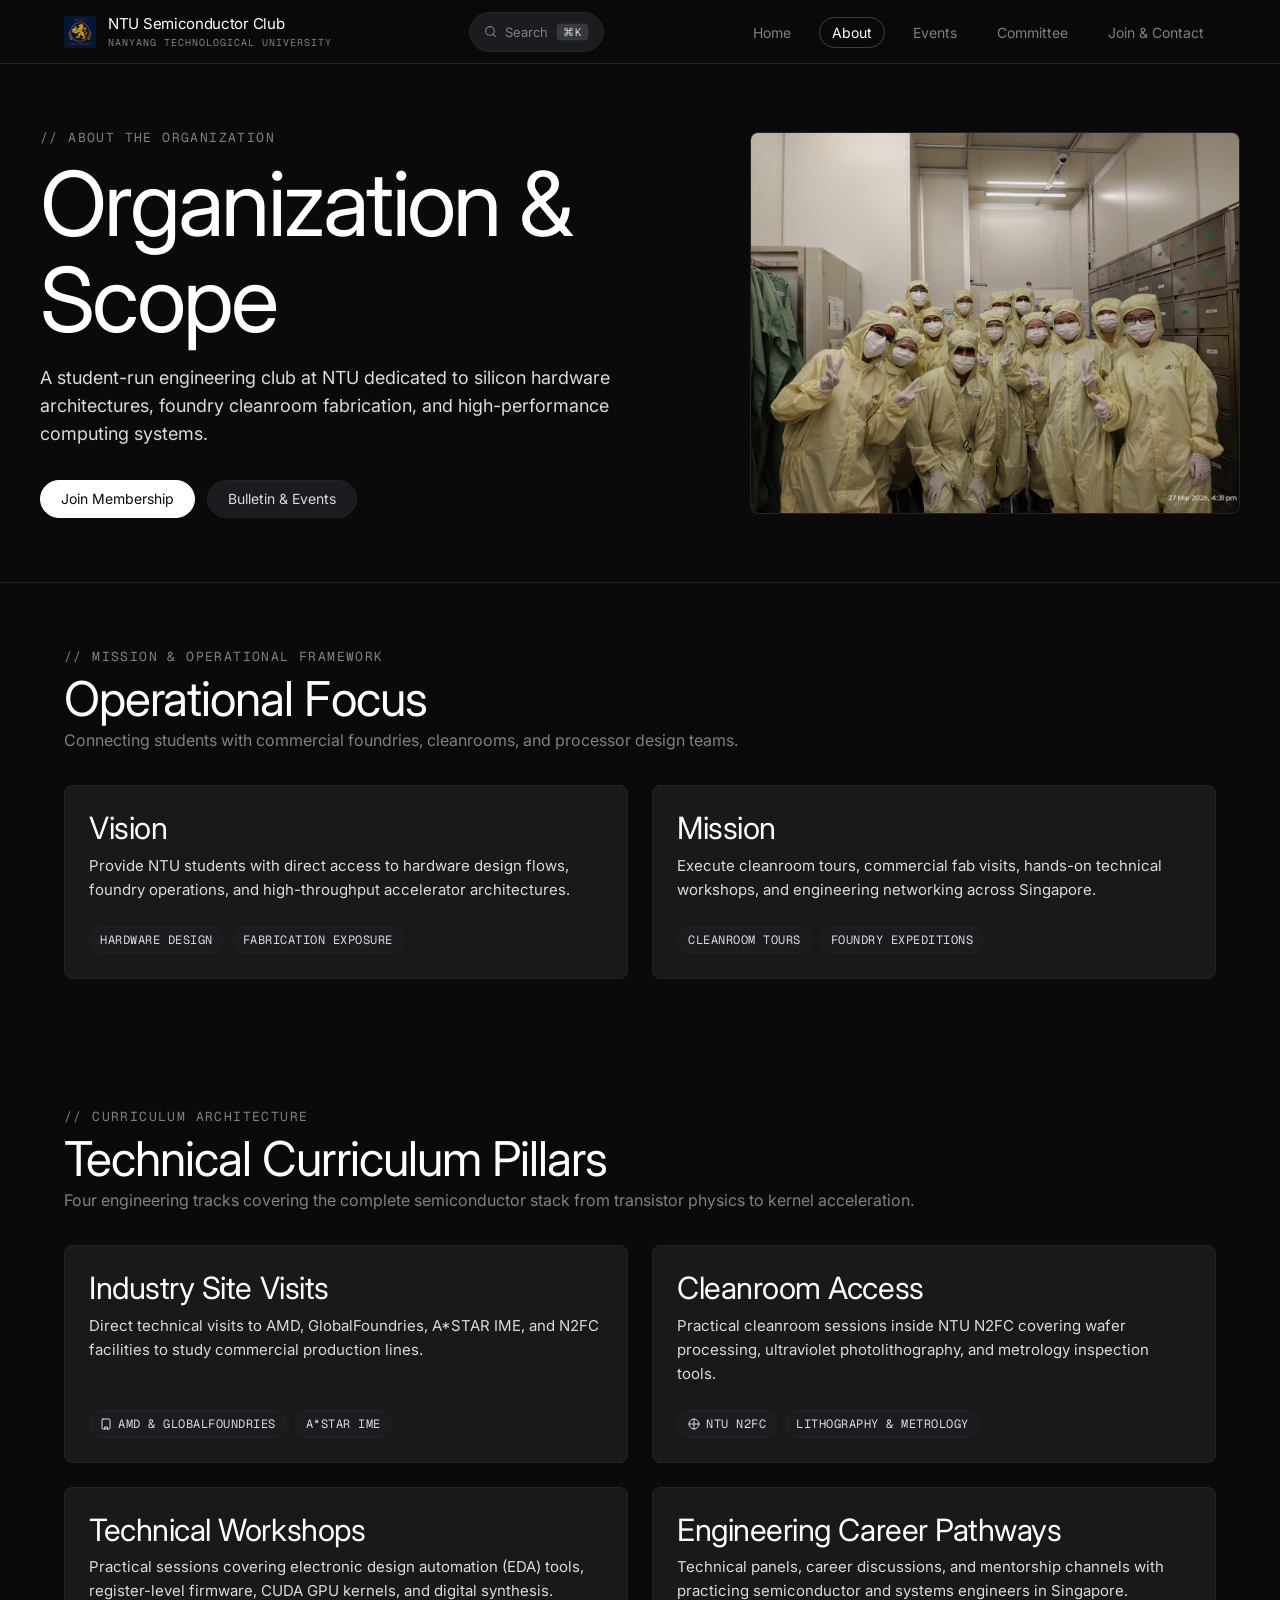
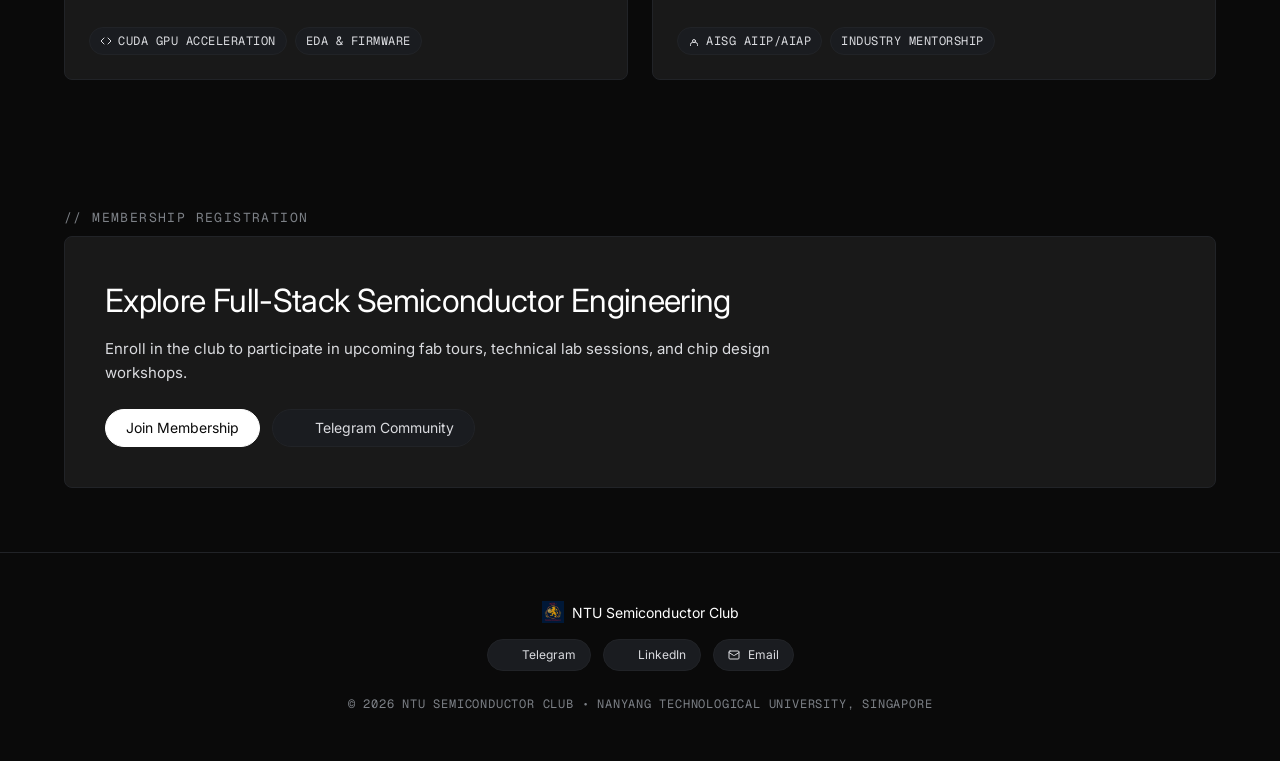
==== commit c5e4c718: "feat(mobile, seo): mobile touch ergonomics, responsive drawer, JSON-LD Schema.org, robots.txt, and u" ====
--- a/about.html
+++ b/about.html
@@ -3,13 +3,28 @@
 <head>
   <meta charset="utf-8">
   <meta name="viewport" content="width=device-width, initial-scale=1">
-  <title>About Us | NTU Semiconductor Club</title>
+  <title>About Us | NTU Semiconductor Club | Curriculum &amp; Foundry Partnerships</title>
   <meta name="description" content="Academic organization at Nanyang Technological University bridging silicon IC design, cleanroom fabrication, embedded firmware, and GPU systems.">
-  
-  <meta property="og:title" content="About Us | NTU Semiconductor Club">
-  <meta property="og:description" content="Academic organization at NTU bridging silicon IC design, cleanroom fabrication, embedded firmware, and GPU systems.">
-  <meta property="og:image" content="images/industry.jpg">
+  <meta name="keywords" content="NTU Semiconductor Club, Nanyang Technological University, IC Design, VLSI, Cleanroom, Fabrication, N2FC, AMD Singapore, GlobalFoundries, A*STAR IME, CUDA, GPU acceleration, Embedded firmware, Microelectronics, Singapore">
+  <meta name="robots" content="index, follow, max-image-preview:large, max-snippet:-1, max-video-preview:-1">
+  <link rel="canonical" href="https://ntu-semiconductor-club.github.io/clubweb/about.html">
+
+  <!-- Open Graph -->
+  <meta property="og:site_name" content="NTU Semiconductor Club">
+  <meta property="og:locale" content="en_SG">
   <meta property="og:type" content="website">
+  <meta property="og:url" content="https://ntu-semiconductor-club.github.io/clubweb/about.html">
+  <meta property="og:title" content="About Us | NTU Semiconductor Club | Curriculum &amp; Foundry Partnerships">
+  <meta property="og:description" content="Academic organization at Nanyang Technological University bridging silicon IC design, cleanroom fabrication, embedded firmware, and GPU systems.">
+  <meta property="og:image" content="https://ntu-semiconductor-club.github.io/clubweb/images/industry.jpg">
+  <meta property="og:image:alt" content="NTU Semiconductor Club curriculum and industry visits">
+
+  <!-- Twitter Cards -->
+  <meta name="twitter:card" content="summary_large_image">
+  <meta name="twitter:title" content="About Us | NTU Semiconductor Club | Curriculum &amp; Foundry Partnerships">
+  <meta name="twitter:description" content="Academic organization at Nanyang Technological University bridging silicon IC design, cleanroom fabrication, embedded firmware, and GPU systems.">
+  <meta name="twitter:image" content="https://ntu-semiconductor-club.github.io/clubweb/images/industry.jpg">
+  <meta name="twitter:image:alt" content="NTU Semiconductor Club curriculum and industry visits">
 
   <!-- Favicon -->
   <link rel="icon" type="image/png" href="images/logo.png">
@@ -17,10 +32,33 @@
   <!-- Google Fonts: Inter & Geist Mono -->
   <link rel="preconnect" href="https://fonts.googleapis.com">
   <link rel="preconnect" href="https://fonts.gstatic.com" crossorigin>
-  <link href="https://fonts.googleapis.com/css2?family=Geist+Mono:wght@400;500&family=Inter:wght@400;500&display=swap" rel="stylesheet">
+  <link href="https://fonts.googleapis.com/css2?family=Geist+Mono:wght@400;500&amp;family=Inter:wght@400;500&amp;display=swap" rel="stylesheet">
   
   <!-- Stylesheet -->
   <link rel="stylesheet" href="assets/css/main.css">
+
+  <!-- Schema.org Structured Data: AboutPage -->
+  <script type="application/ld+json">
+  {
+    "@context": "https://schema.org",
+    "@type": "AboutPage",
+    "name": "About Us | NTU Semiconductor Club | Curriculum & Foundry Partnerships",
+    "url": "https://ntu-semiconductor-club.github.io/clubweb/about.html",
+    "description": "Academic organization at Nanyang Technological University bridging silicon IC design, cleanroom fabrication, embedded firmware, and GPU systems.",
+    "mainEntity": {
+      "@type": "EducationalOrganization",
+      "name": "NTU Semiconductor Club",
+      "alternateName": "Nanyang Technological University Semiconductor Club",
+      "url": "https://ntu-semiconductor-club.github.io/clubweb/",
+      "logo": "https://ntu-semiconductor-club.github.io/clubweb/images/logo.png",
+      "sameAs": [
+        "https://www.linkedin.com/company/ntu-semiconductor-club/",
+        "https://t.me/+Wsb5No5hvnxlMjRl",
+        "https://github.com/ntu-semiconductor-club"
+      ]
+    }
+  }
+  </script>
 </head>
 
 <body>
--- a/assets/css/main.css
+++ b/assets/css/main.css
@@ -88,6 +88,7 @@
   display: flex;
   flex-direction: column;
   overflow-x: hidden;
+  overflow-wrap: break-word;
 }
 
 #wrapper {
@@ -144,29 +145,29 @@
 
 /* display-xl: Hero scale */
 .display-xl, h1 {
-  font-size: clamp(40px, 7vw, 96px);
-  line-height: clamp(44px, 7.5vw, 96px);
+  font-size: clamp(32px, 7vw, 96px);
+  line-height: clamp(36px, 7.5vw, 96px);
   letter-spacing: -0.03em;
 }
 
 /* display-lg: Sub-hero */
 .display-lg {
-  font-size: clamp(34px, 5vw, 72px);
-  line-height: clamp(38px, 5.5vw, 72px);
+  font-size: clamp(28px, 5vw, 72px);
+  line-height: clamp(32px, 5.5vw, 72px);
   letter-spacing: -0.025em;
 }
 
 /* display-md: Section headers */
 .display-md, h2 {
-  font-size: clamp(28px, 3.8vw, 48px);
-  line-height: clamp(32px, 4.2vw, 48px);
+  font-size: clamp(24px, 3.8vw, 48px);
+  line-height: clamp(28px, 4.2vw, 48px);
   letter-spacing: -0.02em;
 }
 
 /* display-sm: Card clusters */
 .display-sm, h3 {
-  font-size: clamp(20px, 2.4vw, 32px);
-  line-height: clamp(26px, 2.8vw, 36px);
+  font-size: clamp(19px, 2.4vw, 32px);
+  line-height: clamp(25px, 2.8vw, 36px);
   letter-spacing: -0.015em;
 }
 
@@ -244,6 +245,13 @@
   transition: all 0.15s ease;
   white-space: nowrap;
   text-align: center;
+  max-width: 100%;
+}
+
+a[href^="mailto:"].btn {
+  white-space: normal;
+  word-break: break-all;
+  overflow-wrap: anywhere;
 }
 
 .btn:hover {
@@ -432,7 +440,9 @@
   display: inline-flex;
   align-items: center;
   gap: var(--spacing-sm);
-  padding: 6px 14px;
+  padding: 8px 14px;
+  min-height: 40px;
+  box-sizing: border-box;
   border-radius: var(--rounded-pill);
   background-color: var(--color-canvas-soft);
   border: 1px solid var(--color-hairline);
@@ -489,8 +499,10 @@
 
 .mobile-toggle {
   display: none;
-  width: 36px;
-  height: 36px;
+  width: 44px;
+  height: 44px;
+  min-width: 44px;
+  min-height: 44px;
   align-items: center;
   justify-content: center;
   background-color: var(--color-canvas-card);
@@ -498,11 +510,45 @@
   color: var(--color-body);
   border-radius: var(--rounded-pill);
   cursor: pointer;
+  transition: all 0.15s ease;
+  flex-shrink: 0;
+  padding: 0;
+}
+
+.mobile-toggle:hover {
+  color: var(--color-ink);
+  border-color: var(--color-border-pill);
+  background-color: var(--color-canvas-soft);
 }
 
 @media (max-width: 860px) {
   .mobile-toggle {
     display: inline-flex;
+    width: 44px;
+    height: 44px;
+    min-width: 44px;
+    min-height: 44px;
+  }
+
+  .btn {
+    min-height: 44px;
+    padding: 10px 20px;
+  }
+
+  .btn-sm {
+    min-height: 40px;
+    padding: 8px 16px;
+    font-size: 13px;
+  }
+
+  .filter-pill {
+    min-height: 42px;
+    padding: 9px 16px;
+  }
+
+  .nav-search-btn {
+    min-height: 40px;
+    padding: 8px 14px;
   }
 
   #nav ul {
@@ -511,11 +557,14 @@
     top: var(--nav-height);
     left: 0;
     right: 0;
-    background-color: var(--color-canvas);
+    background-color: rgba(10, 10, 10, 0.98);
+    backdrop-filter: blur(20px);
+    -webkit-backdrop-filter: blur(20px);
     border-bottom: 1px solid var(--color-hairline);
     flex-direction: column;
     padding: var(--spacing-lg);
     gap: var(--spacing-sm);
+    box-shadow: none !important;
   }
 
   #nav ul.show {
@@ -527,9 +576,13 @@
   }
 
   #nav ul li a {
-    display: block;
+    display: flex;
+    align-items: center;
     width: 100%;
-    padding: 10px 16px;
+    min-height: 44px;
+    padding: 12px 18px;
+    font-size: 15px;
+    border-radius: var(--rounded-pill);
   }
 }
 
@@ -1038,7 +1091,7 @@
   outline: none;
   color: var(--color-ink);
   font-family: var(--font-sans);
-  font-size: 15px;
+  font-size: 16px;
   font-weight: 400;
 }
 
@@ -1181,3 +1234,277 @@
   color: var(--color-mute);
   margin-top: var(--spacing-sm);
 }
+
+/* ==========================================================================
+   MOBILE UX & RESPONSIVE OPTIMIZATION (< 640px and < 480px)
+   WCAG 44x44px touch targets, iOS Safari zoom prevention, bottom sheets,
+   fluid typography, and edge-to-edge layout restraint.
+   ========================================================================== */
+
+@media (max-width: 640px) {
+  /* --- 1. Navigation Bar --- */
+  .nav-container {
+    padding: 0 16px;
+  }
+
+  .nav-search-btn {
+    width: 44px;
+    height: 44px;
+    min-width: 44px;
+    min-height: 44px;
+    padding: 0;
+    justify-content: center;
+    border-radius: var(--rounded-pill);
+    flex-shrink: 0;
+  }
+
+  .nav-search-text,
+  .nav-search-kbd {
+    display: none;
+  }
+
+  /* --- 2. Sections, Hero & Container Spacing --- */
+  .section {
+    padding: 40px 16px;
+  }
+
+  .hero {
+    padding: 40px 16px;
+  }
+
+  .hero-content p {
+    font-size: 16px;
+    line-height: 25px;
+    margin-bottom: var(--spacing-xl);
+  }
+
+  .card {
+    padding: 20px 16px;
+  }
+
+  .step-card {
+    padding: 20px 16px;
+  }
+
+  .person-card {
+    padding: 24px 16px;
+  }
+
+  .event-card-body {
+    padding: 20px 16px;
+  }
+
+  .featured-event-body {
+    padding: 20px 16px;
+  }
+
+  .featured-event-body h3 {
+    font-size: 22px;
+    line-height: 28px;
+    margin-bottom: var(--spacing-sm);
+  }
+
+  .stats-row {
+    padding: 16px 0;
+  }
+
+  .stat-item {
+    padding: 12px 16px;
+  }
+
+  /* --- 3. Touch Targets (WCAG 44x44px) --- */
+  .btn {
+    min-height: 44px;
+    padding: 10px 20px;
+    box-sizing: border-box;
+  }
+
+  .btn-sm {
+    min-height: 40px;
+    padding: 8px 16px;
+    font-size: 13px;
+    box-sizing: border-box;
+  }
+
+  .filter-pill {
+    padding: 10px 16px;
+    font-size: 13px;
+    min-height: 44px;
+    box-sizing: border-box;
+  }
+
+  .hero-actions .btn {
+    min-height: 44px;
+    padding: 10px 20px;
+  }
+
+  .footer-links .btn {
+    min-height: 40px;
+  }
+
+  .faq-trigger {
+    padding: 18px 0;
+    min-height: 48px;
+  }
+
+  /* --- 4. Popover Bottom Sheet Modal --- */
+  .popover-layer {
+    left: 16px !important;
+    right: 16px !important;
+    top: auto !important;
+    bottom: 24px !important;
+    width: auto !important;
+    max-width: none !important;
+    z-index: 2100;
+  }
+
+  /* --- 5. Inputs & Command Palette Modal --- */
+  .cmd-backdrop {
+    padding: 16px;
+    align-items: flex-start;
+  }
+
+  .cmd-dialog {
+    max-width: 100%;
+  }
+
+  .cmd-input {
+    font-size: 16px;
+  }
+
+  /* --- 6. Toast Notifications on Mobile --- */
+  #toast-container {
+    bottom: 16px;
+    right: 16px;
+    left: 16px;
+    align-items: center;
+  }
+
+  .toast {
+    max-width: 100%;
+    justify-content: center;
+  }
+
+  /* --- 7. Footer --- */
+  footer {
+    padding: 40px 16px;
+  }
+}
+
+@media (max-width: 480px) {
+  /* Hide verbose brand subtitle on narrow phone viewports */
+  .nav-brand-sub {
+    display: none;
+  }
+
+  .nav-brand-title {
+    font-size: 13.5px;
+    letter-spacing: -0.2px;
+  }
+
+  /* Full-width action pills for effortless mobile tapping */
+  .hero-actions {
+    flex-direction: column;
+    width: 100%;
+    gap: 10px;
+  }
+
+  .hero-actions .btn {
+    width: 100%;
+    justify-content: center;
+    min-height: 44px;
+  }
+
+  .btn {
+    white-space: normal;
+    word-break: break-word;
+    overflow-wrap: anywhere;
+  }
+
+  .btn-sm {
+    min-height: 40px;
+    padding: 8px 14px;
+    font-size: 12px;
+  }
+
+  .filter-bar {
+    gap: 8px;
+  }
+
+  .filter-pill {
+    min-height: 42px;
+    padding: 8px 14px;
+    font-size: 12px;
+  }
+
+  /* Fluid Display Typography with Word Wrapping Containment */
+  .display-xl, h1 {
+    font-size: clamp(28px, 8.5vw, 38px);
+    line-height: 1.15;
+    letter-spacing: -0.8px;
+    overflow-wrap: break-word;
+    word-break: break-word;
+  }
+
+  .display-lg {
+    font-size: 24px;
+    line-height: 30px;
+    letter-spacing: -0.5px;
+  }
+
+  .display-md, h2 {
+    font-size: 22px;
+    line-height: 28px;
+    letter-spacing: -0.4px;
+  }
+
+  .display-sm, h3 {
+    font-size: 18px;
+    line-height: 24px;
+  }
+
+  p, .card p, .featured-event-body p, .event-card-body p {
+    font-size: 14px;
+    line-height: 22px;
+    overflow-wrap: break-word;
+  }
+
+  .section {
+    padding: 32px 14px;
+  }
+
+  .hero {
+    padding: 32px 14px;
+  }
+
+  .card, .step-card, .person-card {
+    padding: 18px 14px;
+  }
+
+  .person-avatar {
+    width: 90px;
+    height: 90px;
+  }
+
+  .stat-number {
+    font-size: 30px;
+  }
+
+  .stat-label {
+    font-size: 11px;
+  }
+
+  .popover-layer {
+    left: 12px !important;
+    right: 12px !important;
+    width: auto !important;
+  }
+
+  .footer-links {
+    gap: 8px;
+  }
+
+  .footer-links .btn {
+    min-height: 40px;
+  }
+}
